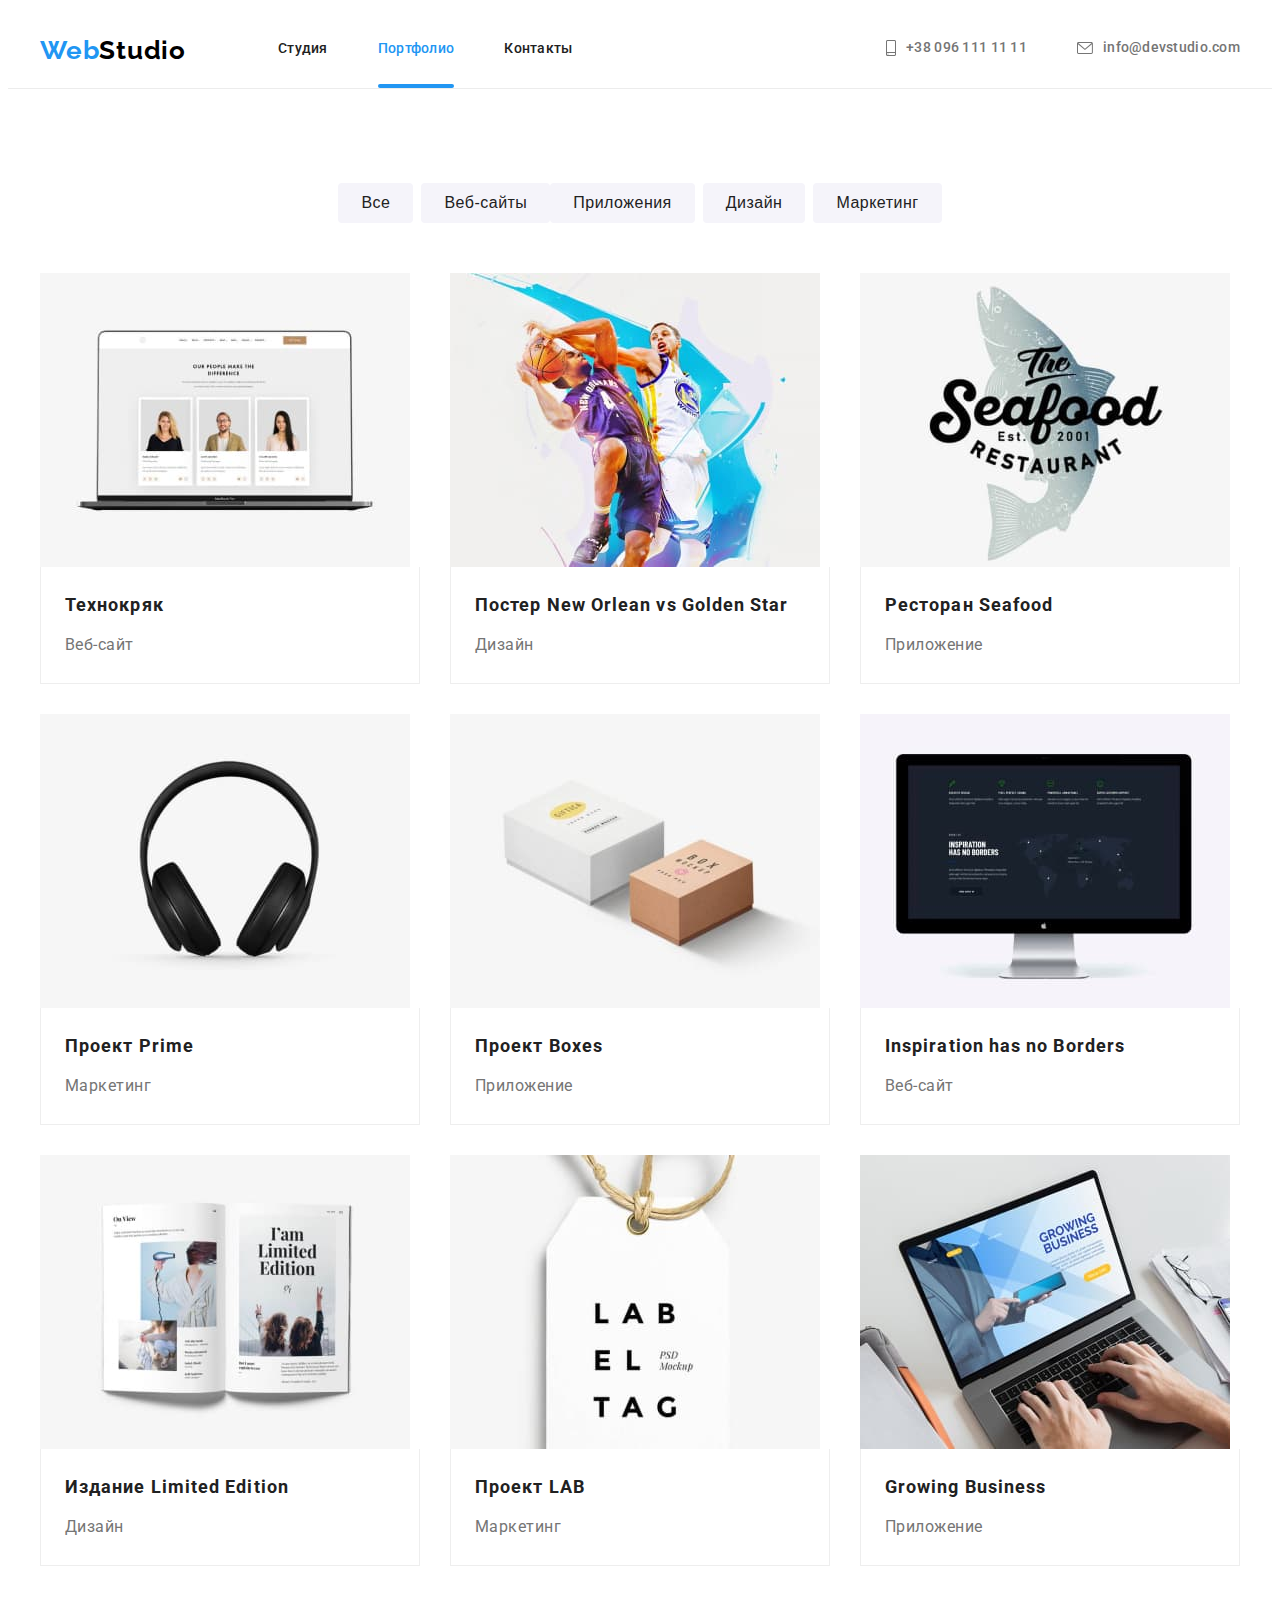
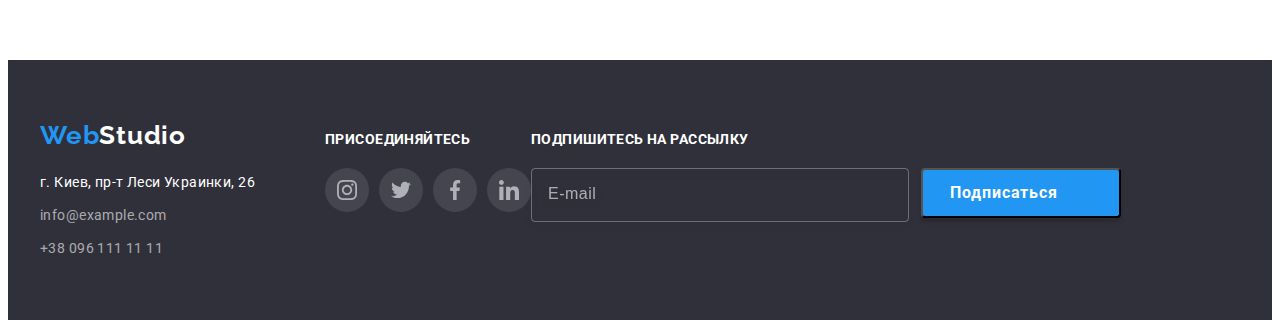
==== portfolio.html @ f9195971 "platform to hogvards" ====
<!DOCTYPE html>
<html lang="ru">
<head>
    <meta charset="UTF-8">
    <meta http-equiv="X-UA-Compatible" content="IE=edge">
    <meta name="viewport" content="width=device-width, initial-scale=1.0">
    <title>Portfolio</title>
    <link rel="stylesheet" href="https://cdnjs.cloudflare.com/ajax/libs/modern-normalize/1.0.0/modern-normalize.min.css"
        integrity="sha512-ISS7cAi1PEhQ8jnbJpJZMd29NlhNj4AWYyLOSp2CE/CsHxTCu+r+t0D2yoJudVrd0/8fTVPUVDzY5Tvli75u/g=="
        crossorigin="anonymous" />
        <link rel="preconnect" href="https://fonts.gstatic.com">
        <link href="https://fonts.googleapis.com/css2?family=Raleway:wght@700&family=Roboto:wght@400;500;700;900&display=swap"
            rel="stylesheet">
    <link rel="stylesheet"
     href="css/portfolio.min.css">
</head>
<body>
    <!-- Header -->
    <header class="header">
        <div class="header__container">
            <!--навигация-->
            <nav class="navigation">
                <a href="./index.html" class="header__logo" lang="en">Web<span class="logo__header">Studio</span></a>
                <ul class="navigation__list list">
                    <li class="navigation__item">
                        <a href="./index.html" class="navigation__link link">Студия</a>
                    </li>
                    <li class="navigation__item">
                        <a href="./portfolio.html" class="navigation__link navigation__link--active link">Портфолио</a>
                    </li>
                    <li class="navigation__item">
                        <a href="" class="navigation__link link">Контакты</a>
                    </li>
                </ul>
            </nav>
            <!--конец навигации-->
            <!--контакты-->
            <ul class="contacts__list list">
                <li class="contacts__item"><a class="contacts__link link" href="tel:380961111111">
                        <svg class="contacts__icon" width="10" height="16">
                            <use href="./images/sprite.svg#smartphone"></use>
                        </svg>
                
                        +38 096 111 11 11</a></li>
                <li class="contacts__item"><a class="contacts__link link" href="mailto:info@devstudio.com">
                        <svg class="contacts__icon" width="16" height="12">
                            <use href="./images/sprite.svg#mail"></use>
                        </svg>
                        info@devstudio.com</a></li>
            </ul>
        </div>
    </header>


    <main>
<!--Portfolio-->
    <!-- FILTER -навигация фильтра -->
    
    <section class="filters">
        <div class="container">
        <h1 class="visually-hidden">Портфолио</h1>

         <ul class="filters__list list">
            <li class="filters__item">
                <button class="filters__button" type="button">Все</button>
            </li>
            <li class="filter-portfolio__item">
                <button class="filters__button" type="button">Веб-сайты</button>
            </li>
            <li class="filters__item">
                <button class="filters__button" type="button">Приложения</button>
            </li>
            <li class="filters__item">
                <button class="filters__button" type="button">Дизайн</button>
            </li>
            <li class="filters__item">
                <button class="filters__button" type="button">Маркетинг</button>
            </li>
        </ul>
     
<!--Наши проЭкты-->

 <h2 class="visually-hidden">Наши проекты</h2>
    <ul class="projects__list list">
        <li class="projects__item">
            <a class="projects__link link" href="">
                <div class="projects__thumb">
            <img src="./images/Portf1.jpg" alt="Технокряк" width="370" height="294">
            <p class="projects__overlay">
                Технокряк это современная площадка распространения
                коронавируса. Компании используют эту платформу для
                цифрового шпионажа и атак на защищённые сервера конкурентов.
            </p>
                </div>
            <div class="projects__box">
            <h3 class="projects__title" lang="en">Технокряк</h3>
            <p class="projects__textabout" lang="ru">Веб-сайт</p>
            </div>
            </a>
        </li>

        <li class="projects__item">
            <a class="projects__link link" href="">
                <div class="projects__thumb">
            <img src="./images/portf2.jpg" alt="Постер New Orlean vs Golden Star" width="370" height="294">
            <p class="projects__overlay">
                Технокряк это современная площадка распространения
                коронавируса. Компании используют эту платформу для
                цифрового шпионажа и атак на защищённые сервера конкурентов.
            </p>
                </div>
  
            <div class="projects__box">
            <h3 class="projects__title" lang="en">Постер New Orlean vs Golden Star</h3>
            <p class="projects__textabout" lang="ru">Дизайн</p>
            </div>
            </a>
        </li>

        <li class="projects__item">
            <a class="projects__link link" href="">
                <div class="projects__thumb">
            <img src="./images/portf3.jpg" alt="Ресторан Seafood" width="370" height="294">
            <p class="projects__overlay">
                Технокряк это современная площадка распространения
                коронавируса. Компании используют эту платформу для
                цифрового шпионажа и атак на защищённые сервера конкурентов.
            </p>
                </div>
            <div class="projects__box">
            <h3 class="projects__title" lang="en">Ресторан Seafood</h3>
            <p class="projects__textabout" lang="ru">Приложение</p>
            </div>
            </a>
        </li>

        <li class="projects__item">
            <a class="projects__link link" href="">
                <div class="projects__thumb">
            <img src="./images/portf4.jpg" alt="Проект Prime" width="370" height="294">
            <p class="projects__overlay">
                Технокряк это современная площадка распространения
                коронавируса. Компании используют эту платформу для
                цифрового шпионажа и атак на защищённые сервера конкурентов.
            </p>
                </div>
            <div class="projects__box"> 
            <h3 class="projects__title" lang="en">Проект Prime</h3>
            <p class="projects__textabout" lang="ru">Маркетинг</p>
            </div>
            </a>
        </li>

        <li class="projects__item">
            <a class="projects__link link" href="">
                <div class="projects__thumb">
            <img src="./images/portf5.jpg" alt="Проект Boxes" width="370" height="294">
            <p class="projects__overlay">
                Технокряк это современная площадка распространения
                коронавируса. Компании используют эту платформу для
                цифрового шпионажа и атак на защищённые сервера конкурентов.
            </p>
                </div>
            <div class="projects__box">
            <h3 class="projects__title" lang="en">Проект Boxes</h3>
            <p class="projects__textabout" lang="ru">Приложение</p>
            </div>
            </a>
        </li>

        <li class="projects__item">
            <a class="projects__link link" href="">
                <div class="projects__thumb">
            <img src="./images/portf6.jpg" alt="Inspiration has no Borders" width="370" height="294">
            <p class="projects__overlay">
                Технокряк это современная площадка распространения
                коронавируса. Компании используют эту платформу для
                цифрового шпионажа и атак на защищённые сервера конкурентов.
            </p>
                </div>
            <div class="projects__box">
            <h3 class="projects__title" lang="en">Inspiration has no Borders</h3>
            <p class="projects__textabout" lang="ru">Веб-сайт</p>
            </div>
            </a>
        </li>

        <li class="projects__item">
            <a class="projects__link link" href="">
                <div class="projects__thumb">
            <img src="./images/portf7.jpg" alt="Издание Limited Edition" width="370" height="294">
            <p class="projects__overlay">
                Технокряк это современная площадка распространения
                коронавируса. Компании используют эту платформу для
                цифрового шпионажа и атак на защищённые сервера конкурентов.
            </p>
                </div>
            <div class="projects__box">
            <h3 class="projects__title" lang="en">Издание Limited Edition</h3>
            <p class="projects__textabout" lang="ru">Дизайн</p>
            </div>
            </a>
        </li>

        <li class="projects__item">
            <a class="projects__link link" href="">
                <div class="projects__thumb">
            <img src="./images/portf8.jpg" alt="Проект LAB" width="370" height="294">
            <p class="projects__overlay">
                Технокряк это современная площадка распространения
                коронавируса. Компании используют эту платформу для
                цифрового шпионажа и атак на защищённые сервера конкурентов.
            </p>
                </div>
            <div class="projects__box">
            <h3 class="projects__title" lang="en">Проект LAB</h3>
            <p class="projects__textabout" lang="ru">Маркетинг</p>
            </div>
        </a>
        </li>

        <li class="projects__item">
            <a class="projects__link link" href="">
                <div class="projects__thumb">
            <img src="./images/portf9.jpg" alt="Growing Business" width="370" height="294">
            <p class="projects__overlay">
                Технокряк это современная площадка распространения
                коронавируса. Компании используют эту платформу для
                цифрового шпионажа и атак на защищённые сервера конкурентов.
            </p>
                </div>
            <div class="projects__box">
            <h3 class="projects__title" lang="en">Growing Business</h3>
            <p class="projects__textabout" lang="ru">Приложение</p>
            </div>
            </a>
        </li>
    </ul>
    </div>

</section>
 </main>
<footer class="footer">
    <div class="container">
        <div class="footer__box">
            <a href="./index.html" class="logo" lang="en">Web<span class="logo__footer">Studio</span></a>
            <address class="address">
                <ul class="address__list list">

                    <li class="address__item--map"><a class="address__link link" href="https://goo.gl/maps/gdBBpiUcLbtsfD2N9"
                            target="_blank" rel="noopener noreferrer">г. Киев, пр-т Леси Украинки, 26</a></li>
                    <li class="address__item--contact"><a class="link" href="mailto:info@example.com">info@example.com</a></li>
                    <li class="address__item--contact"><a class="link" href="tel:380961111111">+38 096 111 11 11</a></li>
                </ul>
            </address>
        </div>
        <div class="footer-social__box">
            <b class="footer-social__descr">Присоединяйтесь</b>
            <ul class="web-social-icon__list list">
                <li class="web-social-icon__item">
                    <a class="web-social__link link" href="">
                        <svg class="web-social-icon__pict" width="20" height="20">
                            <use href="./images/sprite.svg#instagram"></use>
                        </svg>
                    </a>
                </li>
                <li class="web-social-icon__item">
                    <a class="web-social__link link" href="">
                        <svg class="web-social-icon__pict" width="20" height="20">
                            <use href="./images/sprite.svg#twitter"></use>
                        </svg>
                    </a>
                </li>
                <li class="web-social-icon__item">
                    <a class="web-social__link link" href="">
                        <svg class="web-social-icon__pict" width="20" height="20">
                            <use href="./images/sprite.svg#facebook"></use>
                        </svg>
                    </a>
                </li>
                <li class="web-social-icon__item">
                    <a class="web-social__link link" href="">
                        <svg class="web-social-icon__pict" width="20" height="20">
                            <use href="./images/sprite.svg#linkedin"></use>
                        </svg>
                    </a>
                </li>
            </ul>
        </div>
        <form action="#" class="footer-form">
            <!--method:post-->
            <b class="footer-form__title">Подпишитесь на рассылку</b>
            <div class="footer-form__box">
                <input type="email" name="email-client" class="footer-form__input" required placeholder="E-mail">
                <button class="footer-form__button" type="submit">Подписаться<svg class="footer-form__icon" width="24"
                        height="24">
                        <use href="./images/sprite.svg#icon-send"></use>
                    </svg>
                </button>
            </div>
        </form>
    </div>
</footer>
        
</body>
</html>
---- css/portfolio.min.css ----
:root{--main-font: 'Roboto', sans-serif;--secondery-font: 'Raleway', sans-serif;--accent-color: #2196f3;--title-text-color: #212121;--secondary-text-color: #757575;--primary-white-color: #ffffff;--footer-background-color: #2f303a;--button-back-color: #f5f4fa;--footer-link-color: rgba(255, 255, 255, 0.6);--hero-background-color: #2f303a;--body-color: #e5e5e5;--timing-funktion: 250ms cubic-bezier(0.4, 0, 0.2, 1)}body{font-family:var(--main-font);color:var(--secondary-text-color);background-color:var(--primary-white-color);letter-spacing:0.03em;font-size:14px;line-height:1.71;font-weight:400}h1,h2,h3,h4,h5,h6,p{margin:0;padding:0}ul,ol{margin:0;padding:0}img{display:block;max-width:100%;height:auto}.link{text-decoration:none}.list{list-style:none}.address{font-style:normal}.visually-hidden{position:absolute !important;clip:rect(1px 1px 1px 1px);clip:rect(1px, 1px, 1px, 1px);padding:0 !important;border:0 !important;height:1px !important;width:1px !important;overflow:hidden}.container{width:1200px;margin:0 auto;padding:0 15px}.header{display:flex;align-items:center;border-bottom:1px solid #ececec;background-color:var(--primary-white-color)}.header__container{min-height:80px;display:flex;align-items:center;width:1200px;margin:0 auto;padding:0 15px}.navigation{display:flex;align-items:center}.navigation__list{display:flex;align-items:center}.navigation__link{position:relative;padding-top:32px;padding-bottom:32px;font-weight:500;font-size:14px;line-height:1.15;letter-spacing:0.02em;display:block;transition:color var(--timing-funktion);color:var(--title-text-color)}.navigation__link:hover,.navigation__link:focus{color:var(--accent-color)}.navigation__link--active{color:var(--accent-color)}.navigation__link--active::after{content:'';position:absolute;left:0;bottom:0;width:100%;height:4px;background:var(--accent-color);border-radius:2px}.navigation__item:not(:last-child){margin-right:50px}.contacts__list{margin-left:auto;display:flex}.contacts__list .contacts__link{display:inline-flex;align-items:center;transition:color var(--timing-funktion)}.contacts__list .link:hover,.contacts__list .link:focus,.contacts__list .link:hover,.contacts__list .link:focus{color:var(--accent-color)}.contacts__list .link{color:var(--secondary-text-color)}.contacts__item:first-child{margin-right:50px}.contacts__icon{margin-right:10px;fill:currentColor;transition:color var(--timing-funktion)}.contacts__link:hover .contacts__icon,.contacts__link:focus .contacts__icon{color:var(--accent-color)}.contacts__link{position:relative;font-weight:500;font-size:14px;line-height:1.1;letter-spacing:0.02em;color:var(--secondary-text-color);display:block;padding-top:32px;padding-bottom:32px;text-decoration:none}.logo{color:var(--accent-color);font-family:var(--secondery-font);font-weight:700;font-size:26px;line-height:1.19;letter-spacing:0.03em;text-decoration:none;display:block;padding-bottom:20px}.logo__footer{color:var(--primary-white-color)}.logo__header{color:#000000}.header__logo{color:var(--accent-color);font-family:var(--secondery-font);font-weight:700;font-size:26px;line-height:1.19;letter-spacing:0.03em;text-decoration:none;display:block;padding-bottom:20px;padding-top:24px;margin-right:92px}.web-social-icon__list{display:flex;justify-content:center}.web-social__link{display:inline-flex;justify-content:center;align-items:center;border-radius:50%;width:44px;height:44px;color:#afb1b8;transition:color var(--timing-funktion),background-color var(--timing-funktion)}.team__deskr .web-social__link:hover,.team__deskr .web-social__link:focus{background-color:var(--accent-color);color:var(--primary-white-color)}.footer-social__box .web-social__link:hover,.footer-social__box .web-social__link:focus{background-color:var(--accent-color)}.footer-social__box .web-social__link{background-color:rgba(255,255,255,0.1);color:var(--primary-white-color)}.web-social-icon__item:not(:last-child){margin-right:10px}.web-social-icon__pict{fill:var(--primary-white-color)}.backdrop{position:fixed;top:0;left:0;width:100vw;height:100vh;z-index:50;background-color:rgba(0,0,0,0.2);opacity:1;transition:opacity 250ms cubic-bezier(0.4, 0, 0.2, 1)}.footer{background-color:var(--footer-background-color);padding-top:60px;padding-bottom:60px}.footer .container{display:flex;align-items:baseline}.footer .address__item{color:#ffffff}.footer__box{margin-right:70px}.address{font-style:normal;line-height:1.71;letter-spacing:0.03em;font-size:14px}.address .link{color:var(--footer-link-color);transition:color var(--timing-funktion)}.address__item--contact{margin-top:9px}.address__item--contact .link:hover,.address__item--contact .link:focus{color:var(--accent-color)}.address__item--map .address__link{color:#ffffff}.footer-form__box{display:flex}.footer-form__input{display:flex;align-items:center;height:50px;padding-left:16px;margin-right:12px;min-width:358px;border:1px solid rgba(255,255,255,0.3);filter:drop-shadow(0px 4px 4px rgba(0,0,0,0.15));border-radius:4px;background-color:transparent;color:var(--primary-white-color);outline:none}.footer-form__input::placeholder{color:rgba(255,255,255,0.6);font-size:16px;line-height:1.25;letter-spacing:0.03em}.footer__form{margin-left:auto}.footer-form__title{display:block;font-style:normal;font-size:14px;line-height:1.14;letter-spacing:0.03em;text-transform:uppercase;margin-bottom:20px;color:var(--primary-white-color)}.footer-form__button{display:flex;align-items:center;justify-content:center;width:200px;height:50px;font-family:var(--main-font);font-style:normal;font-weight:700;font-size:16px;line-height:1.88;letter-spacing:0.06em;color:var(--primary-white-color);background-color:var(--accent-color);box-shadow:0px 4px 4px rgba(0,0,0,0.15);border-radius:4px;cursor:pointer}.footer-form__icon{fill:var(--primary-white-color);margin-left:10px}.footer-social__descr{font-weight:700;display:block;font-size:14px;line-height:1.14;text-transform:uppercase;margin-bottom:20px;color:var(--primary-white-color);font-style:bold}.filters{padding-top:94px;padding-bottom:94px;background-color:var(--primary-white-color)}.filters__list{display:flex;justify-content:center;margin-bottom:50px}.filters__button{font-weight:500;font-size:16px;line-height:1.6;text-align:center;letter-spacing:0.03em;color:var(--title-text-color);background-color:var(--button-back-color);border-radius:4px;border:1px solid transparent;padding:6px 22px;cursor:pointer;transition:color var(--timing-funktion),background-color var(--timing-funktion),box-shadow var(--timing-funktion)}.filters__button:hover,.filters__button:focus{color:var(--primary-white-color);background-color:var(--accent-color);box-shadow:0px 3px 1px rgba(0,0,0,0.1),0px 1px 2px rgba(0,0,0,0.08),0px 2px 2px rgba(0,0,0,0.12);cursor:pointer}.filters__item:not(:last-child){margin-right:8px}.projects__list{display:flex;flex-wrap:wrap;margin-top:-30px;margin-left:-30px}.projects__list .projects__item{flex-basis:calc(100% / 3 - 30px);margin-top:30px;margin-left:30px}.projects__box{border:1px solid #eeeeee;border-top:none;padding:20px 24px}.projects__title{margin-bottom:4px;font-weight:700;font-size:18px;line-height:2;letter-spacing:0.06em;color:var(--title-text-color)}.projects__textabout{font-size:16px;line-height:2.25;letter-spacing:0.03em;color:var(--secondary-text-color)}.projects__link{display:block;transition:box-shadow var(--timing-funktion)}.projects__link:hover,.projects__link:focus{box-shadow:0px 1px 1px rgba(0,0,0,0.12),0px 4px 4px rgba(0,0,0,0.06),1px 4px 6px rgba(0,0,0,0.16)}.projects__thumb{position:relative;overflow:hidden}.projects__overlay{position:absolute;font-style:normal;font-weight:normal;width:100%;height:100%;padding:63px 24px;font-size:18px;line-height:1.56;letter-spacing:0.03em;color:var(--primary-white-color);background-color:rgba(33,150,243,0.9);transform:translateY(100%);transition:var(--timing-funktion),opacity var(--timing-funktion);opacity:0}.projects__link:hover .projects__overlay,.projects__link:focus .projects__overlay{transform:translateY(-100%);opacity:1}
/*# sourceMappingURL=portfolio.min.css.map */
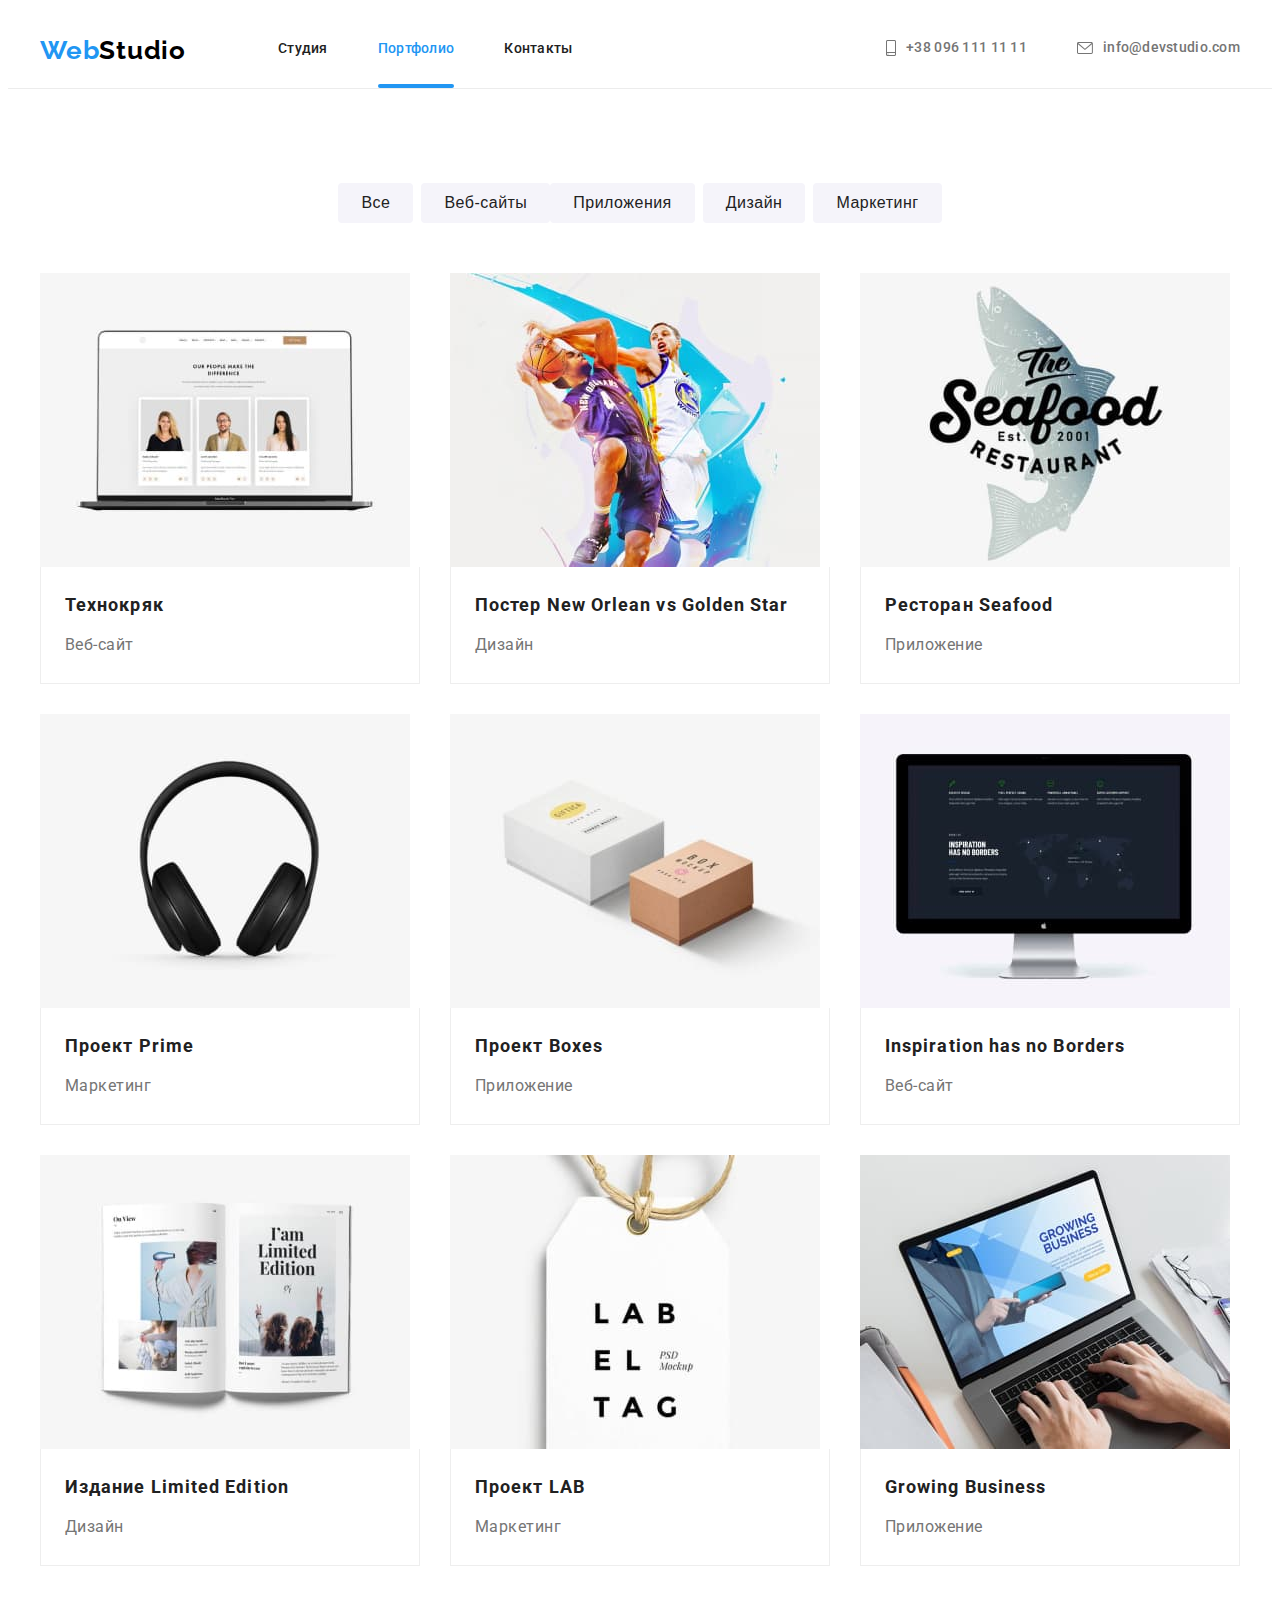
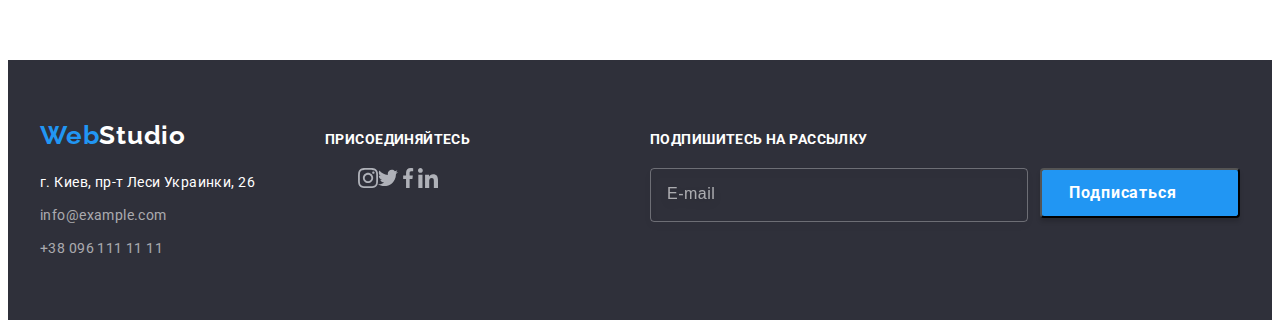
==== commit fa1207fc: "ride" ====
--- a/portfolio.html
+++ b/portfolio.html
@@ -256,7 +256,7 @@
         </div>
         <div class="footer-social__box">
             <b class="footer-social__descr">Присоединяйтесь</b>
-            <ul class="web-social-icon__list list">
+            <ul class="social-icon__list list">
                 <li class="web-social-icon__item">
                     <a class="web-social__link link" href="">
                         <svg class="web-social-icon__pict" width="20" height="20">
--- a/css/portfolio.min.css
+++ b/css/portfolio.min.css
@@ -1,2 +1,2 @@
-:root{--main-font: 'Roboto', sans-serif;--secondery-font: 'Raleway', sans-serif;--accent-color: #2196f3;--title-text-color: #212121;--secondary-text-color: #757575;--primary-white-color: #ffffff;--footer-background-color: #2f303a;--button-back-color: #f5f4fa;--footer-link-color: rgba(255, 255, 255, 0.6);--hero-background-color: #2f303a;--body-color: #e5e5e5;--timing-funktion: 250ms cubic-bezier(0.4, 0, 0.2, 1)}body{font-family:var(--main-font);color:var(--secondary-text-color);background-color:var(--primary-white-color);letter-spacing:0.03em;font-size:14px;line-height:1.71;font-weight:400}h1,h2,h3,h4,h5,h6,p{margin:0;padding:0}ul,ol{margin:0;padding:0}img{display:block;max-width:100%;height:auto}.link{text-decoration:none}.list{list-style:none}.address{font-style:normal}.visually-hidden{position:absolute !important;clip:rect(1px 1px 1px 1px);clip:rect(1px, 1px, 1px, 1px);padding:0 !important;border:0 !important;height:1px !important;width:1px !important;overflow:hidden}.container{width:1200px;margin:0 auto;padding:0 15px}.header{display:flex;align-items:center;border-bottom:1px solid #ececec;background-color:var(--primary-white-color)}.header__container{min-height:80px;display:flex;align-items:center;width:1200px;margin:0 auto;padding:0 15px}.navigation{display:flex;align-items:center}.navigation__list{display:flex;align-items:center}.navigation__link{position:relative;padding-top:32px;padding-bottom:32px;font-weight:500;font-size:14px;line-height:1.15;letter-spacing:0.02em;display:block;transition:color var(--timing-funktion);color:var(--title-text-color)}.navigation__link:hover,.navigation__link:focus{color:var(--accent-color)}.navigation__link--active{color:var(--accent-color)}.navigation__link--active::after{content:'';position:absolute;left:0;bottom:0;width:100%;height:4px;background:var(--accent-color);border-radius:2px}.navigation__item:not(:last-child){margin-right:50px}.contacts__list{margin-left:auto;display:flex}.contacts__list .contacts__link{display:inline-flex;align-items:center;transition:color var(--timing-funktion)}.contacts__list .link:hover,.contacts__list .link:focus,.contacts__list .link:hover,.contacts__list .link:focus{color:var(--accent-color)}.contacts__list .link{color:var(--secondary-text-color)}.contacts__item:first-child{margin-right:50px}.contacts__icon{margin-right:10px;fill:currentColor;transition:color var(--timing-funktion)}.contacts__link:hover .contacts__icon,.contacts__link:focus .contacts__icon{color:var(--accent-color)}.contacts__link{position:relative;font-weight:500;font-size:14px;line-height:1.1;letter-spacing:0.02em;color:var(--secondary-text-color);display:block;padding-top:32px;padding-bottom:32px;text-decoration:none}.logo{color:var(--accent-color);font-family:var(--secondery-font);font-weight:700;font-size:26px;line-height:1.19;letter-spacing:0.03em;text-decoration:none;display:block;padding-bottom:20px}.logo__footer{color:var(--primary-white-color)}.logo__header{color:#000000}.header__logo{color:var(--accent-color);font-family:var(--secondery-font);font-weight:700;font-size:26px;line-height:1.19;letter-spacing:0.03em;text-decoration:none;display:block;padding-bottom:20px;padding-top:24px;margin-right:92px}.web-social-icon__list{display:flex;justify-content:center}.web-social__link{display:inline-flex;justify-content:center;align-items:center;border-radius:50%;width:44px;height:44px;color:#afb1b8;transition:color var(--timing-funktion),background-color var(--timing-funktion)}.team__deskr .web-social__link:hover,.team__deskr .web-social__link:focus{background-color:var(--accent-color);color:var(--primary-white-color)}.footer-social__box .web-social__link:hover,.footer-social__box .web-social__link:focus{background-color:var(--accent-color)}.footer-social__box .web-social__link{background-color:rgba(255,255,255,0.1);color:var(--primary-white-color)}.web-social-icon__item:not(:last-child){margin-right:10px}.web-social-icon__pict{fill:var(--primary-white-color)}.backdrop{position:fixed;top:0;left:0;width:100vw;height:100vh;z-index:50;background-color:rgba(0,0,0,0.2);opacity:1;transition:opacity 250ms cubic-bezier(0.4, 0, 0.2, 1)}.footer{background-color:var(--footer-background-color);padding-top:60px;padding-bottom:60px}.footer .container{display:flex;align-items:baseline}.footer .address__item{color:#ffffff}.footer__box{margin-right:70px}.address{font-style:normal;line-height:1.71;letter-spacing:0.03em;font-size:14px}.address .link{color:var(--footer-link-color);transition:color var(--timing-funktion)}.address__item--contact{margin-top:9px}.address__item--contact .link:hover,.address__item--contact .link:focus{color:var(--accent-color)}.address__item--map .address__link{color:#ffffff}.footer-form__box{display:flex}.footer-form__input{display:flex;align-items:center;height:50px;padding-left:16px;margin-right:12px;min-width:358px;border:1px solid rgba(255,255,255,0.3);filter:drop-shadow(0px 4px 4px rgba(0,0,0,0.15));border-radius:4px;background-color:transparent;color:var(--primary-white-color);outline:none}.footer-form__input::placeholder{color:rgba(255,255,255,0.6);font-size:16px;line-height:1.25;letter-spacing:0.03em}.footer__form{margin-left:auto}.footer-form__title{display:block;font-style:normal;font-size:14px;line-height:1.14;letter-spacing:0.03em;text-transform:uppercase;margin-bottom:20px;color:var(--primary-white-color)}.footer-form__button{display:flex;align-items:center;justify-content:center;width:200px;height:50px;font-family:var(--main-font);font-style:normal;font-weight:700;font-size:16px;line-height:1.88;letter-spacing:0.06em;color:var(--primary-white-color);background-color:var(--accent-color);box-shadow:0px 4px 4px rgba(0,0,0,0.15);border-radius:4px;cursor:pointer}.footer-form__icon{fill:var(--primary-white-color);margin-left:10px}.footer-social__descr{font-weight:700;display:block;font-size:14px;line-height:1.14;text-transform:uppercase;margin-bottom:20px;color:var(--primary-white-color);font-style:bold}.filters{padding-top:94px;padding-bottom:94px;background-color:var(--primary-white-color)}.filters__list{display:flex;justify-content:center;margin-bottom:50px}.filters__button{font-weight:500;font-size:16px;line-height:1.6;text-align:center;letter-spacing:0.03em;color:var(--title-text-color);background-color:var(--button-back-color);border-radius:4px;border:1px solid transparent;padding:6px 22px;cursor:pointer;transition:color var(--timing-funktion),background-color var(--timing-funktion),box-shadow var(--timing-funktion)}.filters__button:hover,.filters__button:focus{color:var(--primary-white-color);background-color:var(--accent-color);box-shadow:0px 3px 1px rgba(0,0,0,0.1),0px 1px 2px rgba(0,0,0,0.08),0px 2px 2px rgba(0,0,0,0.12);cursor:pointer}.filters__item:not(:last-child){margin-right:8px}.projects__list{display:flex;flex-wrap:wrap;margin-top:-30px;margin-left:-30px}.projects__list .projects__item{flex-basis:calc(100% / 3 - 30px);margin-top:30px;margin-left:30px}.projects__box{border:1px solid #eeeeee;border-top:none;padding:20px 24px}.projects__title{margin-bottom:4px;font-weight:700;font-size:18px;line-height:2;letter-spacing:0.06em;color:var(--title-text-color)}.projects__textabout{font-size:16px;line-height:2.25;letter-spacing:0.03em;color:var(--secondary-text-color)}.projects__link{display:block;transition:box-shadow var(--timing-funktion)}.projects__link:hover,.projects__link:focus{box-shadow:0px 1px 1px rgba(0,0,0,0.12),0px 4px 4px rgba(0,0,0,0.06),1px 4px 6px rgba(0,0,0,0.16)}.projects__thumb{position:relative;overflow:hidden}.projects__overlay{position:absolute;font-style:normal;font-weight:normal;width:100%;height:100%;padding:63px 24px;font-size:18px;line-height:1.56;letter-spacing:0.03em;color:var(--primary-white-color);background-color:rgba(33,150,243,0.9);transform:translateY(100%);transition:var(--timing-funktion),opacity var(--timing-funktion);opacity:0}.projects__link:hover .projects__overlay,.projects__link:focus .projects__overlay{transform:translateY(-100%);opacity:1}
+:root{--main-font: 'Roboto', sans-serif;--secondery-font: 'Raleway', sans-serif;--accent-color: #2196f3;--title-text-color: #212121;--secondary-text-color: #757575;--primary-white-color: #ffffff;--footer-background-color: #2f303a;--button-back-color: #f5f4fa;--footer-link-color: rgba(255, 255, 255, 0.6);--hero-background-color: #2f303a;--body-color: #e5e5e5;--timing-funktion: 250ms cubic-bezier(0.4, 0, 0.2, 1)}body{font-family:var(--main-font);color:var(--secondary-text-color);background-color:var(--primary-white-color);letter-spacing:0.03em;font-size:14px;line-height:1.71;font-weight:400}h1,h2,h3,h4,h5,h6,p{margin:0;padding:0}ul,ol{margin:0;padding:0}img{display:block;max-width:100%;height:auto}.link{text-decoration:none}.list{list-style:none}.address{font-style:normal}.visually-hidden{position:absolute !important;clip:rect(1px 1px 1px 1px);clip:rect(1px, 1px, 1px, 1px);padding:0 !important;border:0 !important;height:1px !important;width:1px !important;overflow:hidden}.container{width:1200px;margin:0 auto;padding:0 15px}.header{display:flex;align-items:center;border-bottom:1px solid #ececec;background-color:var(--primary-white-color)}.header__container{min-height:80px;display:flex;align-items:center;width:1200px;margin:0 auto;padding:0 15px}.navigation{display:flex;align-items:center}.navigation__list{display:flex;align-items:center}.navigation__link{position:relative;padding-top:32px;padding-bottom:32px;font-weight:500;font-size:14px;line-height:1.15;letter-spacing:0.02em;display:block;transition:color var(--timing-funktion);color:var(--title-text-color)}.navigation__link:hover,.navigation__link:focus{color:var(--accent-color)}.navigation__link--active{color:var(--accent-color)}.navigation__link--active::after{content:'';position:absolute;left:0;bottom:0;width:100%;height:4px;background:var(--accent-color);border-radius:2px}.navigation__item:not(:last-child){margin-right:50px}.contacts__list{margin-left:auto;display:flex}.contacts__list .contacts__link{display:inline-flex;align-items:center;transition:color var(--timing-funktion)}.contacts__list .link:hover,.contacts__list .link:focus,.contacts__list .link:hover,.contacts__list .link:focus{color:var(--accent-color)}.contacts__list .link{color:var(--secondary-text-color)}.contacts__item:first-child{margin-right:50px}.contacts__icon{margin-right:10px;fill:currentColor;transition:color var(--timing-funktion)}.contacts__link:hover .contacts__icon,.contacts__link:focus .contacts__icon{color:var(--accent-color)}.contacts__link{position:relative;font-weight:500;font-size:14px;line-height:1.1;letter-spacing:0.02em;color:var(--secondary-text-color);display:block;padding-top:32px;padding-bottom:32px;text-decoration:none}.logo{color:var(--accent-color);font-family:var(--secondery-font);font-weight:700;font-size:26px;line-height:1.19;letter-spacing:0.03em;text-decoration:none;display:block;padding-bottom:20px}.logo__footer{color:var(--primary-white-color)}.logo__header{color:#000000}.header__logo{color:var(--accent-color);font-family:var(--secondery-font);font-weight:700;font-size:26px;line-height:1.19;letter-spacing:0.03em;text-decoration:none;display:block;padding-bottom:20px;padding-top:24px;margin-right:92px}.social-icon__list{display:flex;justify-content:center}.social-icon__link{display:inline-flex;justify-content:center;align-items:center;border-radius:50%;width:44px;height:44px;color:#afb1b8;transition:color var(--timing-funktion),background-color var(--timing-funktion)}.team__deskr .social-icon__link:hover,.team__deskr .social-icon__link:focus{background-color:var(--accent-color);color:var(--primary-white-color)}.footer-social__box .social-icon__link:hover,.footer-social__box .social-icon__link:focus{background-color:var(--accent-color)}.footer-social__box .social-icon__link{background-color:rgba(255,255,255,0.1);color:var(--primary-white-color)}.social-icon__item:not(:last-child){margin-right:10px}.social-icon__pict{fill:var(--primary-white-color)}.backdrop{position:fixed;top:0;left:0;width:100vw;height:100vh;z-index:50;background-color:rgba(0,0,0,0.2);opacity:1;transition:opacity 250ms cubic-bezier(0.4, 0, 0.2, 1)}.footer{background-color:var(--footer-background-color);padding-top:60px;padding-bottom:60px}.footer .container{display:flex;align-items:baseline}.footer .address__item{color:#ffffff}.footer__box{margin-right:70px}.address{font-style:normal;line-height:1.71;letter-spacing:0.03em;font-size:14px}.address .link{color:var(--footer-link-color);transition:color var(--timing-funktion)}.address__item--contact{margin-top:9px}.address__item--contact .link:hover,.address__item--contact .link:focus{color:var(--accent-color)}.address__item--map .address__link{color:#ffffff}.footer-form__box{display:flex}.footer-form__input{display:flex;align-items:center;height:50px;padding-left:16px;margin-right:12px;min-width:358px;border:1px solid rgba(255,255,255,0.3);filter:drop-shadow(0px 4px 4px rgba(0,0,0,0.15));border-radius:4px;background-color:transparent;color:var(--primary-white-color);outline:none}.footer-form__input::placeholder{color:rgba(255,255,255,0.6);font-size:16px;line-height:1.25;letter-spacing:0.03em}.footer-form{margin-left:auto}.footer-form__title{display:block;font-style:normal;font-size:14px;line-height:1.14;letter-spacing:0.03em;text-transform:uppercase;margin-bottom:20px;color:var(--primary-white-color)}.footer-form__button{display:flex;align-items:center;justify-content:center;width:200px;height:50px;font-family:var(--main-font);font-style:normal;font-weight:700;font-size:16px;line-height:1.88;letter-spacing:0.06em;color:var(--primary-white-color);background-color:var(--accent-color);box-shadow:0px 4px 4px rgba(0,0,0,0.15);border-radius:4px;cursor:pointer}.footer-form__icon{fill:var(--primary-white-color);margin-left:10px}.footer-social__descr{font-weight:700;display:block;font-size:14px;line-height:1.14;text-transform:uppercase;margin-bottom:20px;color:var(--primary-white-color);font-style:bold}.filters{padding-top:94px;padding-bottom:94px;background-color:var(--primary-white-color)}.filters__list{display:flex;justify-content:center;margin-bottom:50px}.filters__button{font-weight:500;font-size:16px;line-height:1.6;text-align:center;letter-spacing:0.03em;color:var(--title-text-color);background-color:var(--button-back-color);border-radius:4px;border:1px solid transparent;padding:6px 22px;cursor:pointer;transition:color var(--timing-funktion),background-color var(--timing-funktion),box-shadow var(--timing-funktion)}.filters__button:hover,.filters__button:focus{color:var(--primary-white-color);background-color:var(--accent-color);box-shadow:0px 3px 1px rgba(0,0,0,0.1),0px 1px 2px rgba(0,0,0,0.08),0px 2px 2px rgba(0,0,0,0.12);cursor:pointer}.filters__item:not(:last-child){margin-right:8px}.projects__list{display:flex;flex-wrap:wrap;margin-top:-30px;margin-left:-30px}.projects__list .projects__item{flex-basis:calc(100% / 3 - 30px);margin-top:30px;margin-left:30px}.projects__box{border:1px solid #eeeeee;border-top:none;padding:20px 24px}.projects__title{margin-bottom:4px;font-weight:700;font-size:18px;line-height:2;letter-spacing:0.06em;color:var(--title-text-color)}.projects__textabout{font-size:16px;line-height:2.25;letter-spacing:0.03em;color:var(--secondary-text-color)}.projects__link{display:block;transition:box-shadow var(--timing-funktion)}.projects__link:hover,.projects__link:focus{box-shadow:0px 1px 1px rgba(0,0,0,0.12),0px 4px 4px rgba(0,0,0,0.06),1px 4px 6px rgba(0,0,0,0.16)}.projects__thumb{position:relative;overflow:hidden}.projects__overlay{position:absolute;font-style:normal;font-weight:normal;width:100%;height:100%;padding:63px 24px;font-size:18px;line-height:1.56;letter-spacing:0.03em;color:var(--primary-white-color);background-color:rgba(33,150,243,0.9);transform:translateY(100%);transition:var(--timing-funktion),opacity var(--timing-funktion);opacity:0}.projects__link:hover .projects__overlay,.projects__link:focus .projects__overlay{transform:translateY(-100%);opacity:1}
 /*# sourceMappingURL=portfolio.min.css.map */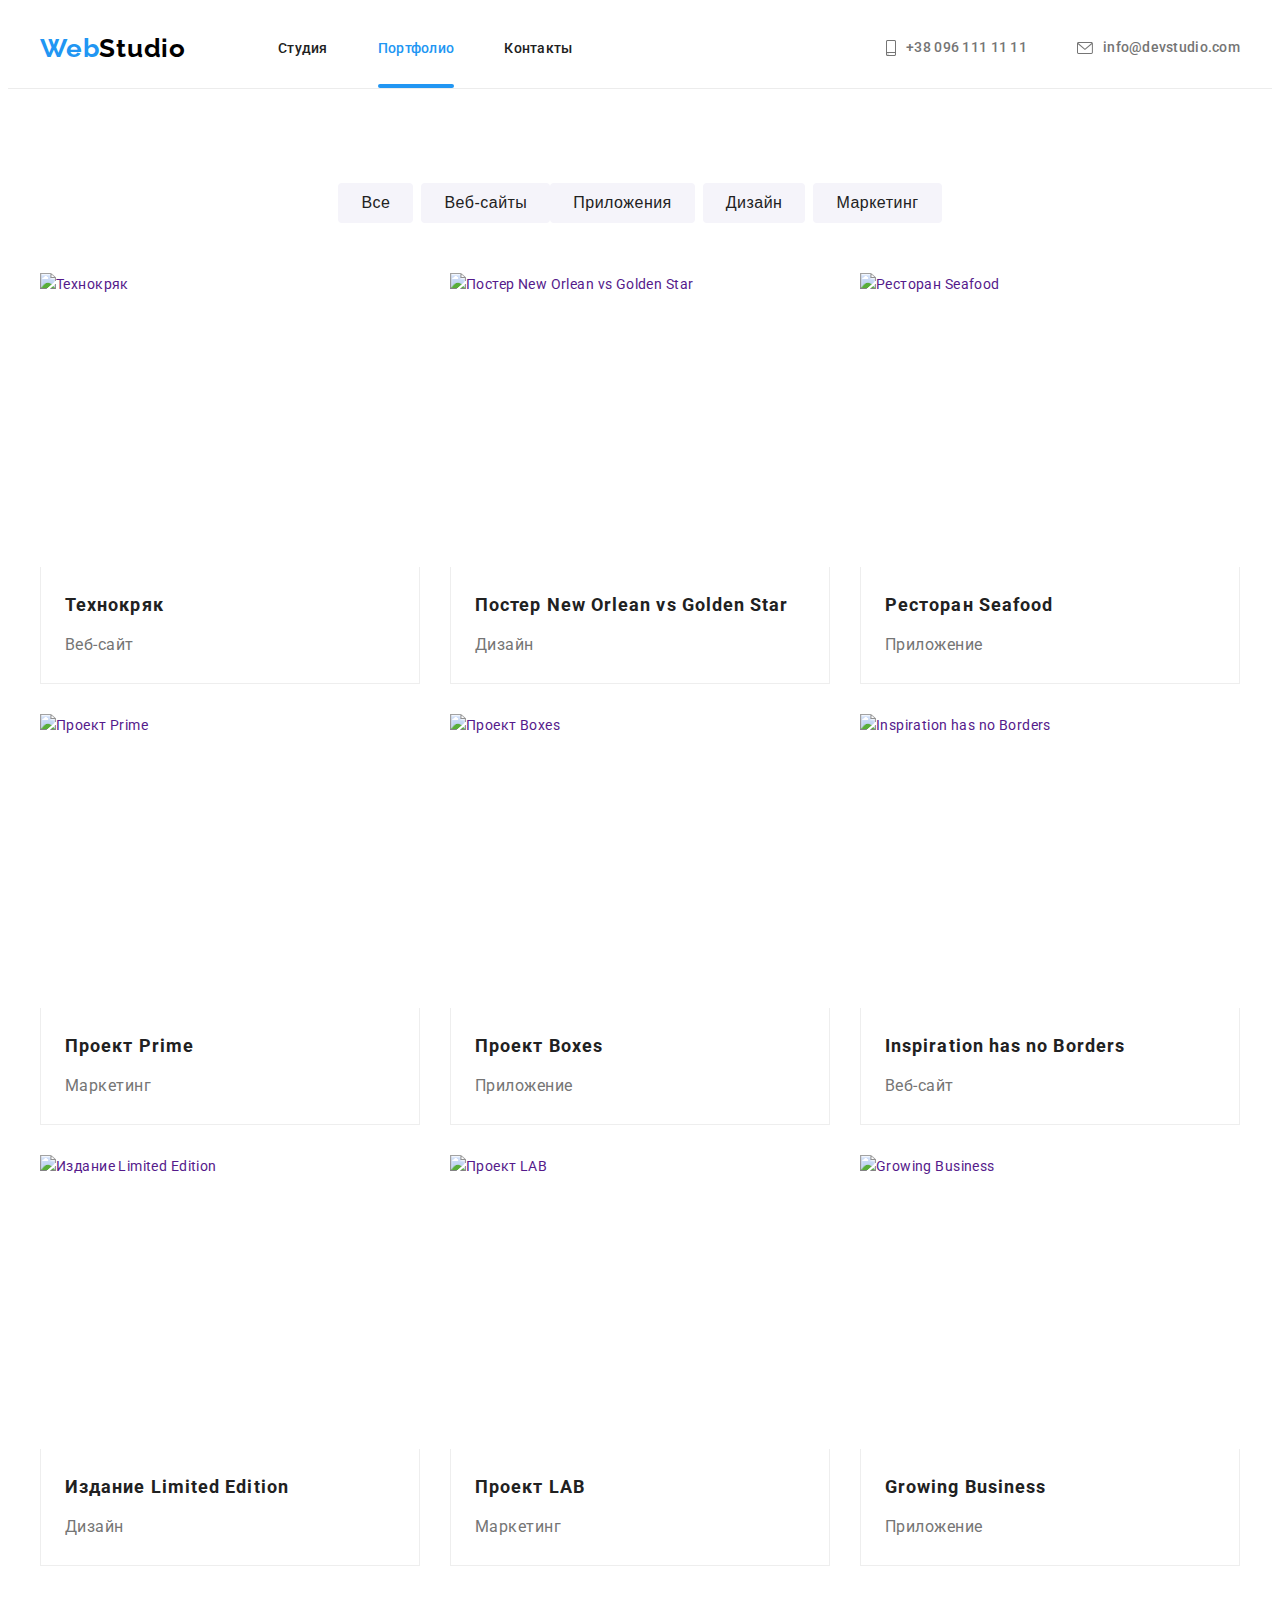
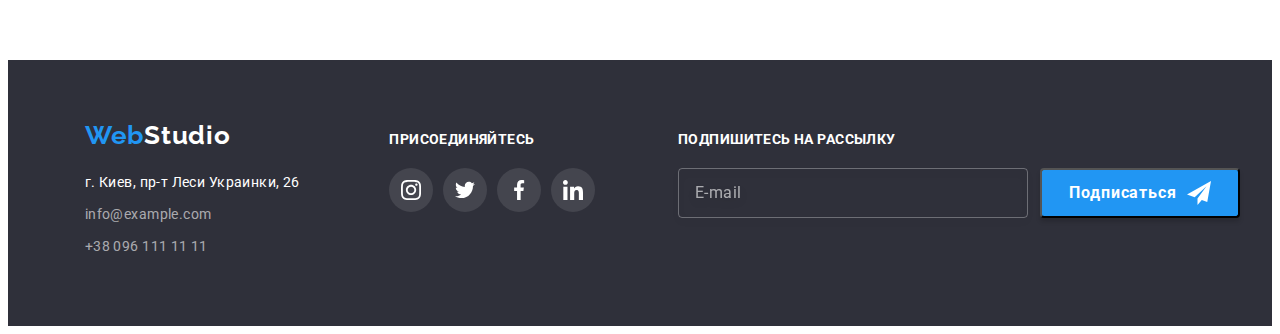
==== commit 19541d8a: "portfolio" ====
--- a/portfolio.html
+++ b/portfolio.html
@@ -18,8 +18,7 @@
     <!-- Header -->
     <header class="header">
         <div class="header__container">
-            <!--навигация-->
-            <nav class="navigation">
+    <nav class="navigation">
                 <a href="./index.html" class="header__logo" lang="en">Web<span class="logo__header">Studio</span></a>
                 <ul class="navigation__list list">
                     <li class="navigation__item">
@@ -33,24 +32,73 @@
                     </li>
                 </ul>
             </nav>
-            <!--конец навигации-->
-            <!--контакты-->
+            <button type="button" class="burger__button" data-menu-button>
+                <svg class="burger__icon">
+                    <use href="./images/sprite.svg#burger"></use>
+                </svg>
+            </button>
+    
             <ul class="contacts__list list">
+    
                 <li class="contacts__item"><a class="contacts__link link" href="tel:380961111111">
                         <svg class="contacts__icon" width="10" height="16">
                             <use href="./images/sprite.svg#smartphone"></use>
                         </svg>
-                
+    
                         +38 096 111 11 11</a></li>
                 <li class="contacts__item"><a class="contacts__link link" href="mailto:info@devstudio.com">
                         <svg class="contacts__icon" width="16" height="12">
                             <use href="./images/sprite.svg#mail"></use>
                         </svg>
                         info@devstudio.com</a></li>
+    
             </ul>
         </div>
+        <div class="mobile-menu" data-menu>
+            <button type="button" class="mobile-menu-close__button" data-menu-close>
+                <svg class="mobile-menu-close__icon">
+                    <use href="./images/sprite.svg#close-black"></use>
+                </svg>
+            </button>
+            <ul class="mobile-menu__list list">
+                <li class="mobile-menu__item">
+                    <a href="" class="mobile-menu__link link">Студия</a>
+                </li>
+                <li class="mobile-menu__item">
+                    <a href="" class="mobile-menu__link link">Портфолио</a>
+                </li>
+                <li class="mobile-menu__item">
+                    <a href="" class="mobile-menu__link link">Контакты</a>
+                </li>
+            </ul>
+            <div class="mobile-menu__box">
+                <ul class="mobile-menu-contacts__list list">
+                    <li class="mobile-menu-contacts__item">
+                        <a href="" class="mobile-menu-contacts__link mobile-menu-contacts__link--active link">+38 096 111 11
+                            11</a>
+                    </li>
+                    <li class="mobile-menu-contacts__item">
+                        <a href="" class="mobile-menu-contacts__link link">info@devstudio.com</a>
+                    </li>
+                </ul>
+                <ul class="mobile-networks__list list">
+                    <li class="mobile-networks__item">
+                        <a href="" class="mobile-networks__link link">Instagram</a>
+                    </li>
+                    <li class="mobile-networks__item">
+                        <a href="" class="mobile-networks__link link">Twitter</a>
+                    </li>
+                    <li class="mobile-networks__item">
+                        <a href="" class="mobile-networks__link link">Facebook</a>
+                    </li>
+                    <li class="mobile-networks__item">
+                        <a href="" class="mobile-networks__link link">LinkedIn</a>
+                    </li>
+    
+                </ul>
+            </div>
+        </div>
     </header>
-
 
     <main>
 <!--Portfolio-->
@@ -241,66 +289,77 @@
 </section>
  </main>
 <footer class="footer">
-    <div class="container">
+    <div class=" footer__container container">
         <div class="footer__box">
-            <a href="./index.html" class="logo" lang="en">Web<span class="logo__footer">Studio</span></a>
-            <address class="address">
-                <ul class="address__list list">
-
-                    <li class="address__item--map"><a class="address__link link" href="https://goo.gl/maps/gdBBpiUcLbtsfD2N9"
-                            target="_blank" rel="noopener noreferrer">г. Киев, пр-т Леси Украинки, 26</a></li>
-                    <li class="address__item--contact"><a class="link" href="mailto:info@example.com">info@example.com</a></li>
-                    <li class="address__item--contact"><a class="link" href="tel:380961111111">+38 096 111 11 11</a></li>
+            <div class="footer__contacts">
+                <a href="./index.html" class="logo" lang="en">Web<span class="logo__footer">Studio</span></a>
+                <address class="address">
+                    <ul class="address__list list">
+
+                        <li class="address__item address__item--map"><a class="address__link link"
+                                href="https://goo.gl/maps/gdBBpiUcLbtsfD2N9" target="_blank"
+                                rel="noopener noreferrer">г. Киев, пр-т Леси Украинки, 26</a></li>
+                        <li class="address__item address__item--contact"><a class="address__link--contact link"
+                                href="mailto:info@example.com">info@example.com</a></li>
+                        <li class="address__item address__item--contact"><a class="address__link--contact link"
+                                href="tel:380961111111">+38 096 111 11 11</a></li>
+                    </ul>
+                </address>
+            </div>
+            <div class="footer-social">
+                <b class="footer-social__descr">Присоединяйтесь</b>
+                <ul class="social-icon__list list">
+                    <li class="social-icon__item">
+                        <a class="social-icon__link link" href="">
+                            <svg class="social-icon__pict" width="20" height="20">
+                                <use href="./images/sprite.svg#instagram"></use>
+                            </svg>
+                        </a>
+                    </li>
+                    <li class="social-icon__item">
+                        <a class="social-icon__link link" href="">
+                            <svg class="social-icon__pict" width="20" height="20">
+                                <use href="./images/sprite.svg#twitter"></use>
+                            </svg>
+                        </a>
+                    </li>
+                    <li class="social-icon__item">
+                        <a class="social-icon__link link" href="">
+                            <svg class="social-icon__pict" width="20" height="20">
+                                <use href="./images/sprite.svg#facebook"></use>
+                            </svg>
+                        </a>
+                    </li>
+                    <li class="social-icon__item">
+                        <a class="social-icon__link link" href="">
+                            <svg class="social-icon__pict" width="20" height="20">
+                                <use href="./images/sprite.svg#linkedin"></use>
+                            </svg>
+                        </a>
+                    </li>
                 </ul>
-            </address>
+            </div>
         </div>
-        <div class="footer-social__box">
-            <b class="footer-social__descr">Присоединяйтесь</b>
-            <ul class="social-icon__list list">
-                <li class="web-social-icon__item">
-                    <a class="web-social__link link" href="">
-                        <svg class="web-social-icon__pict" width="20" height="20">
-                            <use href="./images/sprite.svg#instagram"></use>
+        <div class="footer__subscription">
+            <form action="#" class="footer-form">
+                <!--method:post-->
+                <b class="footer-form__title">Подпишитесь на рассылку</b>
+                <div class="form">
+                    <input type="email" name="email-client" class="footer-form__input" required placeholder="E-mail">
+                    <button class="footer-form__button" type="submit">Подписаться<svg class="footer-form__icon"
+                            width="24" height="24">
+                            <use href="./images/sprite.svg#icon-send"></use>
                         </svg>
-                    </a>
-                </li>
-                <li class="web-social-icon__item">
-                    <a class="web-social__link link" href="">
-                        <svg class="web-social-icon__pict" width="20" height="20">
-                            <use href="./images/sprite.svg#twitter"></use>
-                        </svg>
-                    </a>
-                </li>
-                <li class="web-social-icon__item">
-                    <a class="web-social__link link" href="">
-                        <svg class="web-social-icon__pict" width="20" height="20">
-                            <use href="./images/sprite.svg#facebook"></use>
-                        </svg>
-                    </a>
-                </li>
-                <li class="web-social-icon__item">
-                    <a class="web-social__link link" href="">
-                        <svg class="web-social-icon__pict" width="20" height="20">
-                            <use href="./images/sprite.svg#linkedin"></use>
-                        </svg>
-                    </a>
-                </li>
-            </ul>
+                    </button>
+                </div>
+            </form>
         </div>
-        <form action="#" class="footer-form">
-            <!--method:post-->
-            <b class="footer-form__title">Подпишитесь на рассылку</b>
-            <div class="footer-form__box">
-                <input type="email" name="email-client" class="footer-form__input" required placeholder="E-mail">
-                <button class="footer-form__button" type="submit">Подписаться<svg class="footer-form__icon" width="24"
-                        height="24">
-                        <use href="./images/sprite.svg#icon-send"></use>
-                    </svg>
-                </button>
-            </div>
-        </form>
     </div>
+
 </footer>
-        
+<!--Модалочка-->
+
+<script src="./js/modal.js"></script>
+<script src="./js/mobile-menu.js"></script>
 </body>
 </html>--- a/css/portfolio.min.css
+++ b/css/portfolio.min.css
@@ -1,2 +1,2 @@
-:root{--main-font: 'Roboto', sans-serif;--secondery-font: 'Raleway', sans-serif;--accent-color: #2196f3;--title-text-color: #212121;--secondary-text-color: #757575;--primary-white-color: #ffffff;--footer-background-color: #2f303a;--button-back-color: #f5f4fa;--footer-link-color: rgba(255, 255, 255, 0.6);--hero-background-color: #2f303a;--body-color: #e5e5e5;--timing-funktion: 250ms cubic-bezier(0.4, 0, 0.2, 1)}body{font-family:var(--main-font);color:var(--secondary-text-color);background-color:var(--primary-white-color);letter-spacing:0.03em;font-size:14px;line-height:1.71;font-weight:400}h1,h2,h3,h4,h5,h6,p{margin:0;padding:0}ul,ol{margin:0;padding:0}img{display:block;max-width:100%;height:auto}.link{text-decoration:none}.list{list-style:none}.address{font-style:normal}.visually-hidden{position:absolute !important;clip:rect(1px 1px 1px 1px);clip:rect(1px, 1px, 1px, 1px);padding:0 !important;border:0 !important;height:1px !important;width:1px !important;overflow:hidden}.container{width:1200px;margin:0 auto;padding:0 15px}.header{display:flex;align-items:center;border-bottom:1px solid #ececec;background-color:var(--primary-white-color)}.header__container{min-height:80px;display:flex;align-items:center;width:1200px;margin:0 auto;padding:0 15px}.navigation{display:flex;align-items:center}.navigation__list{display:flex;align-items:center}.navigation__link{position:relative;padding-top:32px;padding-bottom:32px;font-weight:500;font-size:14px;line-height:1.15;letter-spacing:0.02em;display:block;transition:color var(--timing-funktion);color:var(--title-text-color)}.navigation__link:hover,.navigation__link:focus{color:var(--accent-color)}.navigation__link--active{color:var(--accent-color)}.navigation__link--active::after{content:'';position:absolute;left:0;bottom:0;width:100%;height:4px;background:var(--accent-color);border-radius:2px}.navigation__item:not(:last-child){margin-right:50px}.contacts__list{margin-left:auto;display:flex}.contacts__list .contacts__link{display:inline-flex;align-items:center;transition:color var(--timing-funktion)}.contacts__list .link:hover,.contacts__list .link:focus,.contacts__list .link:hover,.contacts__list .link:focus{color:var(--accent-color)}.contacts__list .link{color:var(--secondary-text-color)}.contacts__item:first-child{margin-right:50px}.contacts__icon{margin-right:10px;fill:currentColor;transition:color var(--timing-funktion)}.contacts__link:hover .contacts__icon,.contacts__link:focus .contacts__icon{color:var(--accent-color)}.contacts__link{position:relative;font-weight:500;font-size:14px;line-height:1.1;letter-spacing:0.02em;color:var(--secondary-text-color);display:block;padding-top:32px;padding-bottom:32px;text-decoration:none}.logo{color:var(--accent-color);font-family:var(--secondery-font);font-weight:700;font-size:26px;line-height:1.19;letter-spacing:0.03em;text-decoration:none;display:block;padding-bottom:20px}.logo__footer{color:var(--primary-white-color)}.logo__header{color:#000000}.header__logo{color:var(--accent-color);font-family:var(--secondery-font);font-weight:700;font-size:26px;line-height:1.19;letter-spacing:0.03em;text-decoration:none;display:block;padding-bottom:20px;padding-top:24px;margin-right:92px}.social-icon__list{display:flex;justify-content:center}.social-icon__link{display:inline-flex;justify-content:center;align-items:center;border-radius:50%;width:44px;height:44px;color:#afb1b8;transition:color var(--timing-funktion),background-color var(--timing-funktion)}.team__deskr .social-icon__link:hover,.team__deskr .social-icon__link:focus{background-color:var(--accent-color);color:var(--primary-white-color)}.footer-social__box .social-icon__link:hover,.footer-social__box .social-icon__link:focus{background-color:var(--accent-color)}.footer-social__box .social-icon__link{background-color:rgba(255,255,255,0.1);color:var(--primary-white-color)}.social-icon__item:not(:last-child){margin-right:10px}.social-icon__pict{fill:var(--primary-white-color)}.backdrop{position:fixed;top:0;left:0;width:100vw;height:100vh;z-index:50;background-color:rgba(0,0,0,0.2);opacity:1;transition:opacity 250ms cubic-bezier(0.4, 0, 0.2, 1)}.footer{background-color:var(--footer-background-color);padding-top:60px;padding-bottom:60px}.footer .container{display:flex;align-items:baseline}.footer .address__item{color:#ffffff}.footer__box{margin-right:70px}.address{font-style:normal;line-height:1.71;letter-spacing:0.03em;font-size:14px}.address .link{color:var(--footer-link-color);transition:color var(--timing-funktion)}.address__item--contact{margin-top:9px}.address__item--contact .link:hover,.address__item--contact .link:focus{color:var(--accent-color)}.address__item--map .address__link{color:#ffffff}.footer-form__box{display:flex}.footer-form__input{display:flex;align-items:center;height:50px;padding-left:16px;margin-right:12px;min-width:358px;border:1px solid rgba(255,255,255,0.3);filter:drop-shadow(0px 4px 4px rgba(0,0,0,0.15));border-radius:4px;background-color:transparent;color:var(--primary-white-color);outline:none}.footer-form__input::placeholder{color:rgba(255,255,255,0.6);font-size:16px;line-height:1.25;letter-spacing:0.03em}.footer-form{margin-left:auto}.footer-form__title{display:block;font-style:normal;font-size:14px;line-height:1.14;letter-spacing:0.03em;text-transform:uppercase;margin-bottom:20px;color:var(--primary-white-color)}.footer-form__button{display:flex;align-items:center;justify-content:center;width:200px;height:50px;font-family:var(--main-font);font-style:normal;font-weight:700;font-size:16px;line-height:1.88;letter-spacing:0.06em;color:var(--primary-white-color);background-color:var(--accent-color);box-shadow:0px 4px 4px rgba(0,0,0,0.15);border-radius:4px;cursor:pointer}.footer-form__icon{fill:var(--primary-white-color);margin-left:10px}.footer-social__descr{font-weight:700;display:block;font-size:14px;line-height:1.14;text-transform:uppercase;margin-bottom:20px;color:var(--primary-white-color);font-style:bold}.filters{padding-top:94px;padding-bottom:94px;background-color:var(--primary-white-color)}.filters__list{display:flex;justify-content:center;margin-bottom:50px}.filters__button{font-weight:500;font-size:16px;line-height:1.6;text-align:center;letter-spacing:0.03em;color:var(--title-text-color);background-color:var(--button-back-color);border-radius:4px;border:1px solid transparent;padding:6px 22px;cursor:pointer;transition:color var(--timing-funktion),background-color var(--timing-funktion),box-shadow var(--timing-funktion)}.filters__button:hover,.filters__button:focus{color:var(--primary-white-color);background-color:var(--accent-color);box-shadow:0px 3px 1px rgba(0,0,0,0.1),0px 1px 2px rgba(0,0,0,0.08),0px 2px 2px rgba(0,0,0,0.12);cursor:pointer}.filters__item:not(:last-child){margin-right:8px}.projects__list{display:flex;flex-wrap:wrap;margin-top:-30px;margin-left:-30px}.projects__list .projects__item{flex-basis:calc(100% / 3 - 30px);margin-top:30px;margin-left:30px}.projects__box{border:1px solid #eeeeee;border-top:none;padding:20px 24px}.projects__title{margin-bottom:4px;font-weight:700;font-size:18px;line-height:2;letter-spacing:0.06em;color:var(--title-text-color)}.projects__textabout{font-size:16px;line-height:2.25;letter-spacing:0.03em;color:var(--secondary-text-color)}.projects__link{display:block;transition:box-shadow var(--timing-funktion)}.projects__link:hover,.projects__link:focus{box-shadow:0px 1px 1px rgba(0,0,0,0.12),0px 4px 4px rgba(0,0,0,0.06),1px 4px 6px rgba(0,0,0,0.16)}.projects__thumb{position:relative;overflow:hidden}.projects__overlay{position:absolute;font-style:normal;font-weight:normal;width:100%;height:100%;padding:63px 24px;font-size:18px;line-height:1.56;letter-spacing:0.03em;color:var(--primary-white-color);background-color:rgba(33,150,243,0.9);transform:translateY(100%);transition:var(--timing-funktion),opacity var(--timing-funktion);opacity:0}.projects__link:hover .projects__overlay,.projects__link:focus .projects__overlay{transform:translateY(-100%);opacity:1}
+:root{--main-font: 'Roboto', sans-serif;--secondery-font: 'Raleway', sans-serif;--accent-color: #2196f3;--title-text-color: #212121;--secondary-text-color: #757575;--primary-white-color: #ffffff;--footer-background-color: #2f303a;--button-back-color: #f5f4fa;--footer-link-color: rgba(255, 255, 255, 0.6);--hero-background-color: #2f303a;--body-color: #e5e5e5;--timing-funktion: 250ms cubic-bezier(0.4, 0, 0.2, 1)}body{font-family:var(--main-font);color:var(--secondary-text-color);background-color:var(--primary-white-color);letter-spacing:0.03em;font-size:14px;line-height:1.71;font-weight:400}h1,h2,h3,h4,h5,h6,p{margin:0;padding:0}ul,ol{margin:0;padding:0}img{display:block;max-width:100%;height:auto}.link{text-decoration:none}.list{list-style:none}.address{font-style:normal}.visually-hidden{position:absolute !important;clip:rect(1px 1px 1px 1px);clip:rect(1px, 1px, 1px, 1px);padding:0 !important;border:0 !important;height:1px !important;width:1px !important;overflow:hidden}.container{padding:0 15px}@media screen and (min-width: 480px){.container{width:480px;margin:0 auto}}@media screen and (min-width: 768px){.container{width:768px}}@media screen and (min-width: 1200px){.container{width:1200px}}.header{border-bottom:1px solid #ececec}.header__container{padding-left:15px;padding-right:15px;display:-webkit-box;display:-ms-flexbox;display:flex;-webkit-box-align:center;-ms-flex-align:center;align-items:center;-webkit-box-pack:justify;-ms-flex-pack:justify;justify-content:space-between}@media screen and (min-width: 480px){.header__container{width:480px;margin:0 auto}}@media screen and (min-width: 768px){.header__container{width:768px;margin:0 auto}}@media screen and (min-width: 1200px){.header__container{width:1200px;min-height:80px;display:-webkit-box;display:-ms-flexbox;display:flex;-webkit-box-align:center;-ms-flex-align:center;align-items:center;margin:0 auto;padding:0 15px}}.mobile-menu{position:fixed;top:0;left:50%;width:100vw;display:-webkit-box;display:-ms-flexbox;display:flex;-webkit-box-orient:vertical;-webkit-box-direction:normal;-ms-flex-direction:column;flex-direction:column;-webkit-box-pack:justify;-ms-flex-pack:justify;justify-content:space-between;max-width:480px;height:100vh;background-color:#ffffff;padding:48px 40px;-webkit-transform:translateY(-100%) translateX(-50%);transform:translateY(-100%) translateX(-50%);-webkit-transition:-webkit-transform 250ms cubic-bezier(0.4, 0, 0.2, 1);transition:-webkit-transform 250ms cubic-bezier(0.4, 0, 0.2, 1);transition:transform 250ms cubic-bezier(0.4, 0, 0.2, 1);transition:transform 250ms cubic-bezier(0.4, 0, 0.2, 1), -webkit-transform 250ms cubic-bezier(0.4, 0, 0.2, 1);overflow:scroll}.is-open{-webkit-transform:translateY(0) translateX(-50%);transform:translateY(0) translateX(-50%)}.burger__button{background-color:transparent;padding:0;border:none}.burger__icon{width:40px;height:40px;fill:#000000}.burger__icon:hover,.burger__icon:focus{fill:var(--accent-color);-webkit-transition:fill var(--timing-funktion);transition:fill var(--timing-funktion)}.mobile-menu-close__button{position:absolute;top:10px;right:15px;border:0;padding:0;background-color:transparent}.mobile-menu-close__icon{width:40px;height:40px;fill:#212121;-webkit-transition:fill var(--timing-funktion);transition:fill var(--timing-funktion)}.mobile-menu-close__icon:hover,.mobile-menu-close__icon:focus{fill:var(--accent-color)}.mobile-menu__item:nth-child(-n+2){margin-bottom:32px}.mobile-menu__link{position:relative;color:var(--title-text-color);font-family:Roboto;font-weight:500;font-size:40px;line-height:1.18;letter-spacing:0.02em}.mobile-menu__link:hover,.mobile-menu__link:focus{color:var(--accent-color);-webkit-transition:color var(--timing-funktion);transition:color var(--timing-funktion)}.mobile-menu-contacts__list{margin-bottom:64px}.mobile-menu-contacts__item:not(:last-child){margin-bottom:32px}.mobile-menu-contacts__link{font-family:Roboto;font-weight:500;font-size:24px;line-height:1.17;letter-spacing:0.02em;color:#757575}.mobile-menu-contacts__link--active{font-family:Roboto;font-style:normal;font-weight:500;font-size:34px;line-height:1.18;letter-spacing:0.02em;color:var(--accent-color)}@media screen and (max-width: 424px){.mobile-menu-contacts__link--active{font-size:26px}}.mobile-networks__list{display:-webkit-box;display:-ms-flexbox;display:flex;-ms-flex-wrap:wrap;flex-wrap:wrap}.mobile-networks__link{font-family:Roboto;font-style:normal;font-weight:500;font-size:13px;line-height:1.2;letter-spacing:0.02em;color:#2196f3}@media screen and (min-width: 425px){.mobile-networks__link{font-size:16px}}@media screen and (min-width: 480px){.mobile-networks__link{font-size:18px}}@media screen and (min-width: 375px){.mobile-networks__item:not(:last-child){padding-right:10px;border-right:1px solid rgba(33,33,33,0.2)}}.mobile-networks__item:not(:first-child){padding-left:10px}@media screen and (min-width: 768px){.burger__button{display:none}.mobile-menu{display:none}}.navigation__list{display:none}@media screen and (min-width: 768px){.navigation{display:-webkit-box;display:-ms-flexbox;display:flex;-webkit-box-align:center;-ms-flex-align:center;align-items:center;-webkit-box-pack:justify;-ms-flex-pack:justify;justify-content:space-between}.navigation__list{display:-webkit-box;display:-ms-flexbox;display:flex;-webkit-box-pack:justify;-ms-flex-pack:justify;justify-content:space-between}.navigation{display:-webkit-box;display:-ms-flexbox;display:flex;-webkit-box-align:center;-ms-flex-align:center;align-items:center}.navigation__item:not(:last-child){margin-right:50px}.navigation__list{display:-webkit-box;display:-ms-flexbox;display:flex;-webkit-box-align:center;-ms-flex-align:center;align-items:center}.navigation__link{position:relative;padding-top:32px;padding-bottom:32px;font-weight:500;font-size:14px;line-height:1.15;letter-spacing:0.02em;display:block;color:var(--title-text-color)}.navigation__link:hover,.navigation__link:focus{color:var(--accent-color);-webkit-transition:color var(--timing-funktion);transition:color var(--timing-funktion)}.navigation__link--active{color:#2196f3}.navigation__link--active::after{content:'';position:absolute;left:0;bottom:0;width:100%;height:4px;background:var(--accent-color);border-radius:2px}}.contacts__list{display:none}@media screen and (min-width: 768px){.contacts__list{display:-webkit-box;display:-ms-flexbox;display:flex;-webkit-box-orient:vertical;-webkit-box-direction:normal;-ms-flex-direction:column;flex-direction:column}.contacts__icon{margin-right:10px;fill:#757575}.contacts__icon:hover,.contacts__icon:focus{fill:var(--accent-color);-webkit-transition:fill var(--timing-funktion);transition:fill var(--timing-funktion)}.contacts__item{display:-webkit-box;display:-ms-flexbox;display:flex}.contacts__item:not(:last-child){margin-bottom:10px}.contacts__link{display:-webkit-box;display:-ms-flexbox;display:flex;-webkit-box-align:center;-ms-flex-align:center;align-items:center;font-family:Roboto;font-style:normal;font-weight:500;font-size:12px;line-height:1.17;letter-spacing:0.02em;color:#757575}.contacts__link:hover,.contacts__link:focus{color:var(--accent-color);-webkit-transition:color var(--timing-funktion);transition:color var(--timing-funktion)}}@media screen and (min-width: 1200px){.contacts__list{display:-webkit-box;display:-ms-flexbox;display:flex;-webkit-box-orient:horizontal;-webkit-box-direction:normal;-ms-flex-direction:row;flex-direction:row}.contacts__item:not(:last-child){margin-bottom:0}.contacts__item:not(:last-child){margin-bottom:0}.contacts__item:not(:last-child):first-child{margin-right:50px}.contacts__item:not(:last-child):last-child{margin-bottom:0;margin-right:30px}.contacts__link{font-weight:500;font-size:14px;line-height:1.14;letter-spacing:0.02em;padding-top:32px;padding-bottom:32px;text-decoration:none;-webkit-transition:color var(--timing-funktion);transition:color var(--timing-funktion)}.contacts__icon{fill:currentColor;-webkit-transition:color var(--timing-funktion);transition:color var(--timing-funktion)}.contacts__link:hover .contacts__icon,.contacts__link:focus .contacts__icon{color:var(--accent-color)}}.header__logo{color:var(--accent-color);font-family:var(--secondery-font);font-weight:700;font-size:24px;line-height:1.17;letter-spacing:0.03em;text-decoration:none;padding-top:16px;padding-bottom:16px;display:block}@media screen and (min-width: 1200px){.header__logo{font-size:26px;line-height:1.19}}@media screen and (min-width: 768px){.header__logo{margin-right:88px}}@media screen and (min-width: 1200px){.header__logo{margin-right:92px}}.logo{color:var(--accent-color);font-family:var(--secondery-font);font-weight:700;font-size:26px;line-height:1.19;letter-spacing:0.03em;text-decoration:none;display:block;padding-bottom:20px}.logo__footer{color:var(--primary-white-color)}.logo__header{color:#000000}.social-icon__list{display:-webkit-box;display:-ms-flexbox;display:flex;-webkit-box-pack:center;-ms-flex-pack:center;justify-content:center;margin-bottom:24px}.social-icon__link{display:-webkit-inline-box;display:-ms-inline-flexbox;display:inline-flex;-webkit-box-pack:center;-ms-flex-pack:center;justify-content:center;-webkit-box-align:center;-ms-flex-align:center;align-items:center;height:100%;width:100%;border-radius:50%;color:#afb1b8;-webkit-transition:color var(--timing-funktion),background-color var(--timing-funktion);transition:color var(--timing-funktion),background-color var(--timing-funktion)}.team__deskr .social-icon__link:hover,.team__deskr .social-icon__link:focus{background-color:var(--accent-color);color:var(--primary-white-color)}.footer-social .social-icon__link:hover,.footer-social .social-icon__link:focus{background-color:var(--accent-color)}.footer-social .social-icon__link{background-color:rgba(255,255,255,0.1);color:var(--primary-white-color)}.social-icon__item{width:44px;height:44px}.social-icon__item:not(:last-child){margin-right:10px}.social-icon__pict{fill:var(--primary-white-color)}.backdrop{position:fixed;top:0;left:0;width:100vw;height:100vh;z-index:50;background-color:rgba(0,0,0,0.2);opacity:1;-webkit-transition:opacity 250ms cubic-bezier(0.4, 0, 0.2, 1);transition:opacity 250ms cubic-bezier(0.4, 0, 0.2, 1)}.footer{background-color:#2f303a}.footer__container{display:-webkit-box;display:-ms-flexbox;display:flex;-webkit-box-orient:vertical;-webkit-box-direction:normal;-ms-flex-direction:column;flex-direction:column;-webkit-box-align:center;-ms-flex-align:center;align-items:center;padding-top:60px;padding-bottom:60px}@media screen and (min-width: 1200px){.footer__container{-webkit-box-orient:horizontal;-webkit-box-direction:normal;-ms-flex-direction:row;flex-direction:row;-webkit-box-pack:justify;-ms-flex-pack:justify;justify-content:space-between;-webkit-box-align:baseline;-ms-flex-align:baseline;align-items:baseline}}.footer__box{display:-webkit-box;display:-ms-flexbox;display:flex;-webkit-box-orient:vertical;-webkit-box-direction:normal;-ms-flex-direction:column;flex-direction:column;width:100%}@media screen and (min-width: 768px){.footer__box{-webkit-box-orient:horizontal;-webkit-box-direction:normal;-ms-flex-direction:row;flex-direction:row;-ms-flex-pack:distribute;justify-content:space-around;-webkit-box-align:baseline;-ms-flex-align:baseline;align-items:baseline}}@media screen and (min-width: 1200px){.footer__box{width:50%;margin-bottom:0}}.footer__contacts{display:-webkit-box;display:-ms-flexbox;display:flex;-webkit-box-orient:vertical;-webkit-box-direction:normal;-ms-flex-direction:column;flex-direction:column;-webkit-box-align:center;-ms-flex-align:center;align-items:center;margin-bottom:60px}@media screen and (min-width: 768px){.footer__contacts{margin-bottom:0}}@media screen and (min-width: 1200px){.footer__contacts{-webkit-box-align:start;-ms-flex-align:start;align-items:flex-start}}.address{font-style:normal;line-height:1.71;letter-spacing:0.03em;font-size:14px}.address .link{-webkit-transition:color var(--timing-funktion);transition:color var(--timing-funktion)}.address__link{color:#ffffff}.address__item{margin-bottom:8px}.address__item--contact{text-align:center}.address__item--contact:hover,.address__item--contact:focus{color:var(--accent-color);-webkit-transition:color var(--timing-funktion);transition:color var(--timing-funktion)}@media screen and (min-width: 1200px){.address__item--contact{text-align:left}}.address__link--contact{color:rgba(255,255,255,0.6)}.form{width:100%;display:-webkit-box;display:-ms-flexbox;display:flex;-webkit-box-pack:center;-ms-flex-pack:center;justify-content:center;-ms-flex-wrap:wrap;flex-wrap:wrap}@media screen and (min-width: 1200px){.form{-webkit-box-align:baseline;-ms-flex-align:baseline;align-items:baseline;-ms-flex-wrap:nowrap;flex-wrap:nowrap}}.footer-social__descr{font-weight:700;display:block;font-size:14px;line-height:1.14;text-align:center;text-transform:uppercase;margin-bottom:20px;color:var(--primary-white-color)}@media screen and (min-width: 1200px){.footer-social__descr{display:-webkit-inline-box;display:-ms-inline-flexbox;display:inline-flex}}.footer-form__title{display:block;font-weight:700;text-align:center;font-size:14px;line-height:1.14;text-transform:uppercase;margin-top:60px;margin-bottom:20px;color:var(--primary-white-color)}@media screen and (min-width: 1200px){.footer-form__title{display:-webkit-inline-box;display:-ms-inline-flexbox;display:inline-flex;margin-top:0}}.footer-form__input{width:100%;height:50px;padding:15px 0 15px 16px;border:1px solid rgba(255,255,255,0.3);-webkit-box-sizing:border-box;box-sizing:border-box;-webkit-filter:drop-shadow(0px 4px 4px rgba(0,0,0,0.15));filter:drop-shadow(0px 4px 4px rgba(0,0,0,0.15));border-radius:4px;background-color:transparent;outline:none;color:var(--primary-white-color);margin-bottom:20px}@media screen and (min-width: 1200px){.footer-form__input{width:350px;margin-right:12px}}.footer-form__input::-webkit-input-placeholder{font-family:var(--main-font);font-size:16px;line-height:1.25;letter-spacing:0.03em;color:rgba(255,255,255,0.6)}.footer-form__input:-ms-input-placeholder{font-family:var(--main-font);font-size:16px;line-height:1.25;letter-spacing:0.03em;color:rgba(255,255,255,0.6)}.footer-form__input::-ms-input-placeholder{font-family:var(--main-font);font-size:16px;line-height:1.25;letter-spacing:0.03em;color:rgba(255,255,255,0.6)}.footer-form__input::placeholder{font-family:var(--main-font);font-size:16px;line-height:1.25;letter-spacing:0.03em;color:rgba(255,255,255,0.6)}.footer-form__input:focus,.footer-form__input:active{border:1px solid #fff;-webkit-transition:border var(--timing-funktion);transition:border var(--timing-funktion)}.footer-form__button{display:-webkit-box;display:-ms-flexbox;display:flex;-webkit-box-align:center;-ms-flex-align:center;align-items:center;-webkit-box-pack:center;-ms-flex-pack:center;justify-content:center;width:200px;height:50px;font-family:var(--main-font);font-style:normal;font-weight:700;font-size:16px;line-height:1.88;letter-spacing:0.06em;color:var(--primary-white-color);background-color:var(--accent-color);-webkit-box-shadow:0px 4px 4px rgba(0,0,0,0.15);box-shadow:0px 4px 4px rgba(0,0,0,0.15);border-radius:4px;cursor:pointer}.footer-form__icon{fill:var(--primary-white-color);margin-left:10px}.filters{padding-top:94px;padding-bottom:94px;background-color:var(--primary-white-color)}.filters__list{display:-webkit-box;display:-ms-flexbox;display:flex;-webkit-box-pack:center;-ms-flex-pack:center;justify-content:center;margin-bottom:50px}.filters__button{font-weight:500;font-size:16px;line-height:1.6;text-align:center;letter-spacing:0.03em;color:var(--title-text-color);background-color:var(--button-back-color);border-radius:4px;border:1px solid transparent;padding:6px 22px;cursor:pointer;-webkit-transition:color var(--timing-funktion),background-color var(--timing-funktion),-webkit-box-shadow var(--timing-funktion);transition:color var(--timing-funktion),background-color var(--timing-funktion),-webkit-box-shadow var(--timing-funktion);transition:color var(--timing-funktion),background-color var(--timing-funktion),box-shadow var(--timing-funktion);transition:color var(--timing-funktion),background-color var(--timing-funktion),box-shadow var(--timing-funktion),-webkit-box-shadow var(--timing-funktion)}.filters__button:hover,.filters__button:focus{color:var(--primary-white-color);background-color:var(--accent-color);-webkit-box-shadow:0px 3px 1px rgba(0,0,0,0.1),0px 1px 2px rgba(0,0,0,0.08),0px 2px 2px rgba(0,0,0,0.12);box-shadow:0px 3px 1px rgba(0,0,0,0.1),0px 1px 2px rgba(0,0,0,0.08),0px 2px 2px rgba(0,0,0,0.12);cursor:pointer}.filters__item:not(:last-child){margin-right:8px}.projects__list{display:-webkit-box;display:-ms-flexbox;display:flex;-ms-flex-wrap:wrap;flex-wrap:wrap;margin-top:-30px;margin-left:-30px}.projects__list .projects__item{-ms-flex-preferred-size:calc(100% / 3 - 30px);flex-basis:calc(100% / 3 - 30px);margin-top:30px;margin-left:30px}.projects__box{border:1px solid #eeeeee;border-top:none;padding:20px 24px}.projects__title{margin-bottom:4px;font-weight:700;font-size:18px;line-height:2;letter-spacing:0.06em;color:var(--title-text-color)}.projects__textabout{font-size:16px;line-height:2.25;letter-spacing:0.03em;color:var(--secondary-text-color)}.projects__link{display:block;-webkit-transition:-webkit-box-shadow var(--timing-funktion);transition:-webkit-box-shadow var(--timing-funktion);transition:box-shadow var(--timing-funktion);transition:box-shadow var(--timing-funktion), -webkit-box-shadow var(--timing-funktion)}.projects__link:hover,.projects__link:focus{-webkit-box-shadow:0px 1px 1px rgba(0,0,0,0.12),0px 4px 4px rgba(0,0,0,0.06),1px 4px 6px rgba(0,0,0,0.16);box-shadow:0px 1px 1px rgba(0,0,0,0.12),0px 4px 4px rgba(0,0,0,0.06),1px 4px 6px rgba(0,0,0,0.16)}.projects__thumb{position:relative;overflow:hidden}.projects__overlay{position:absolute;font-style:normal;font-weight:normal;width:100%;height:100%;padding:63px 24px;font-size:18px;line-height:1.56;letter-spacing:0.03em;color:var(--primary-white-color);background-color:rgba(33,150,243,0.9);-webkit-transform:translateY(100%);transform:translateY(100%);-webkit-transition:var(--timing-funktion),opacity var(--timing-funktion);transition:var(--timing-funktion),opacity var(--timing-funktion);opacity:0}.projects__link:hover .projects__overlay,.projects__link:focus .projects__overlay{-webkit-transform:translateY(-100%);transform:translateY(-100%);opacity:1}
 /*# sourceMappingURL=portfolio.min.css.map */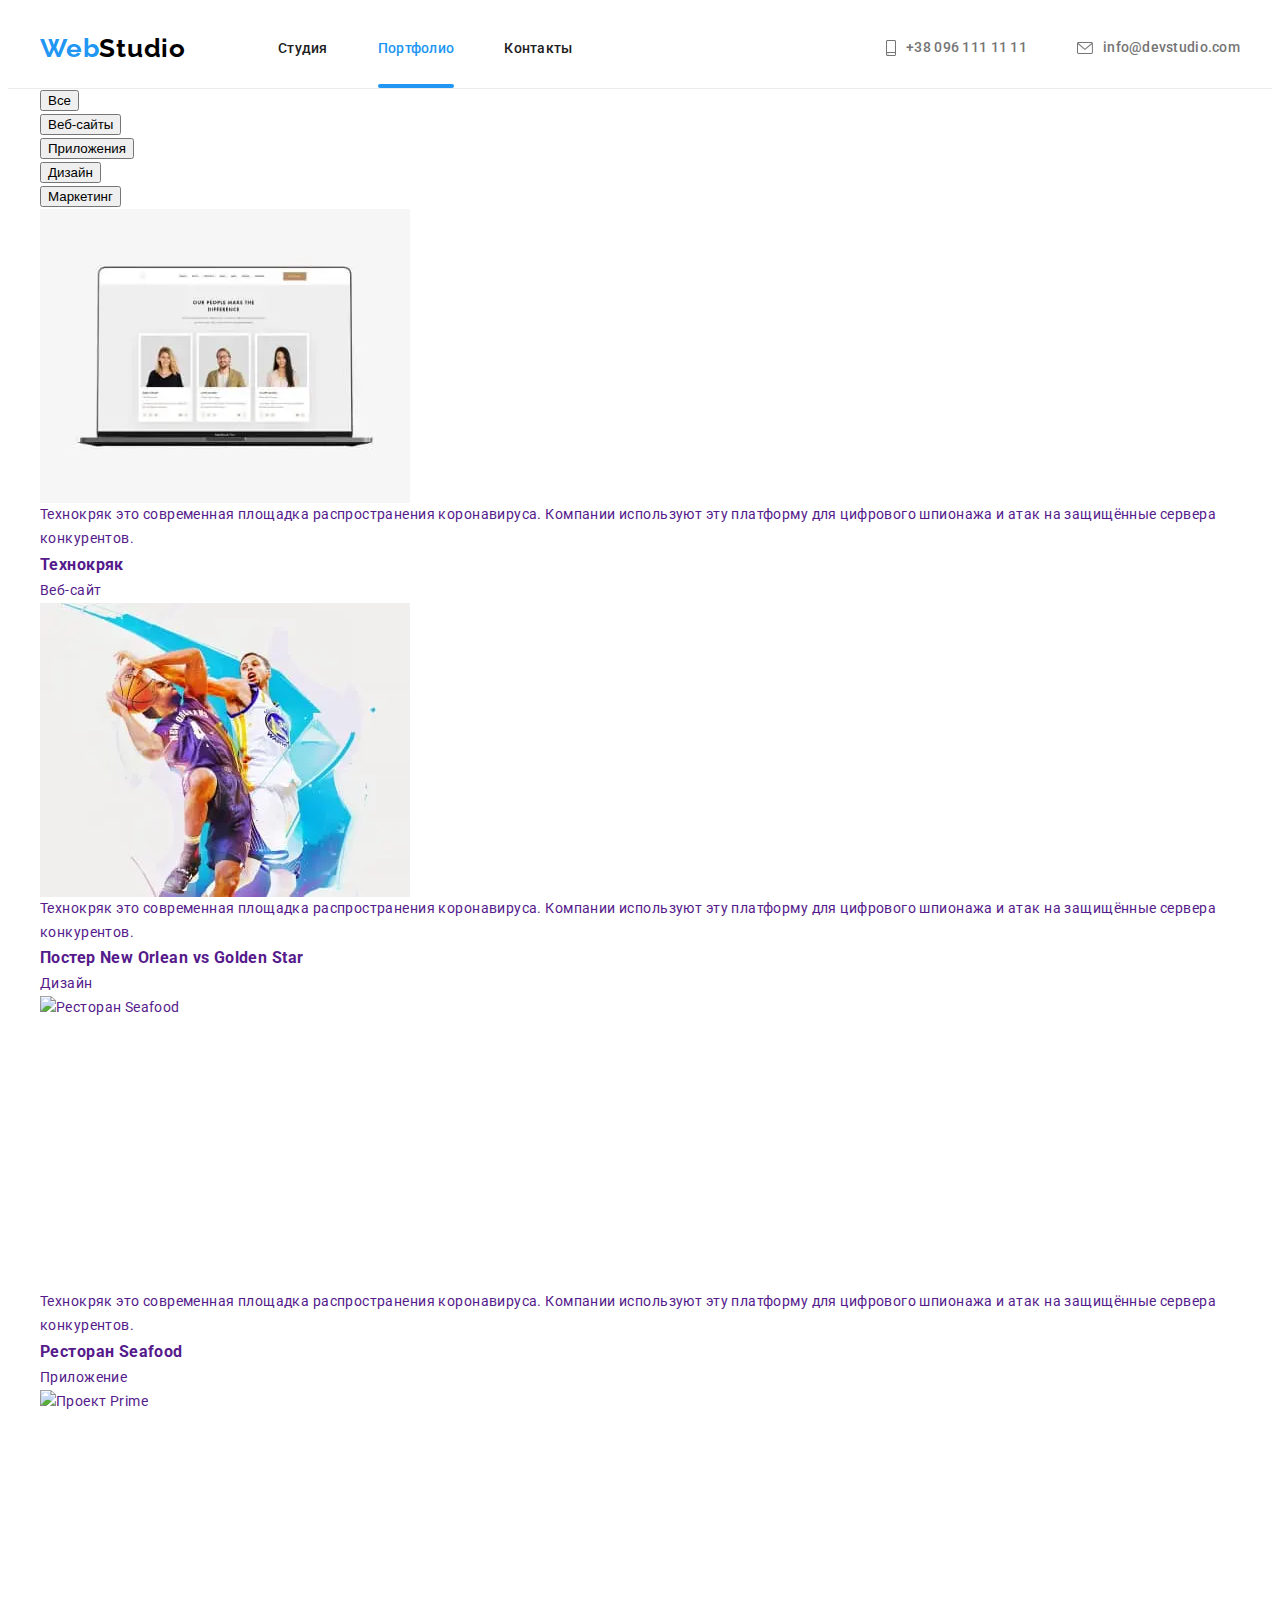
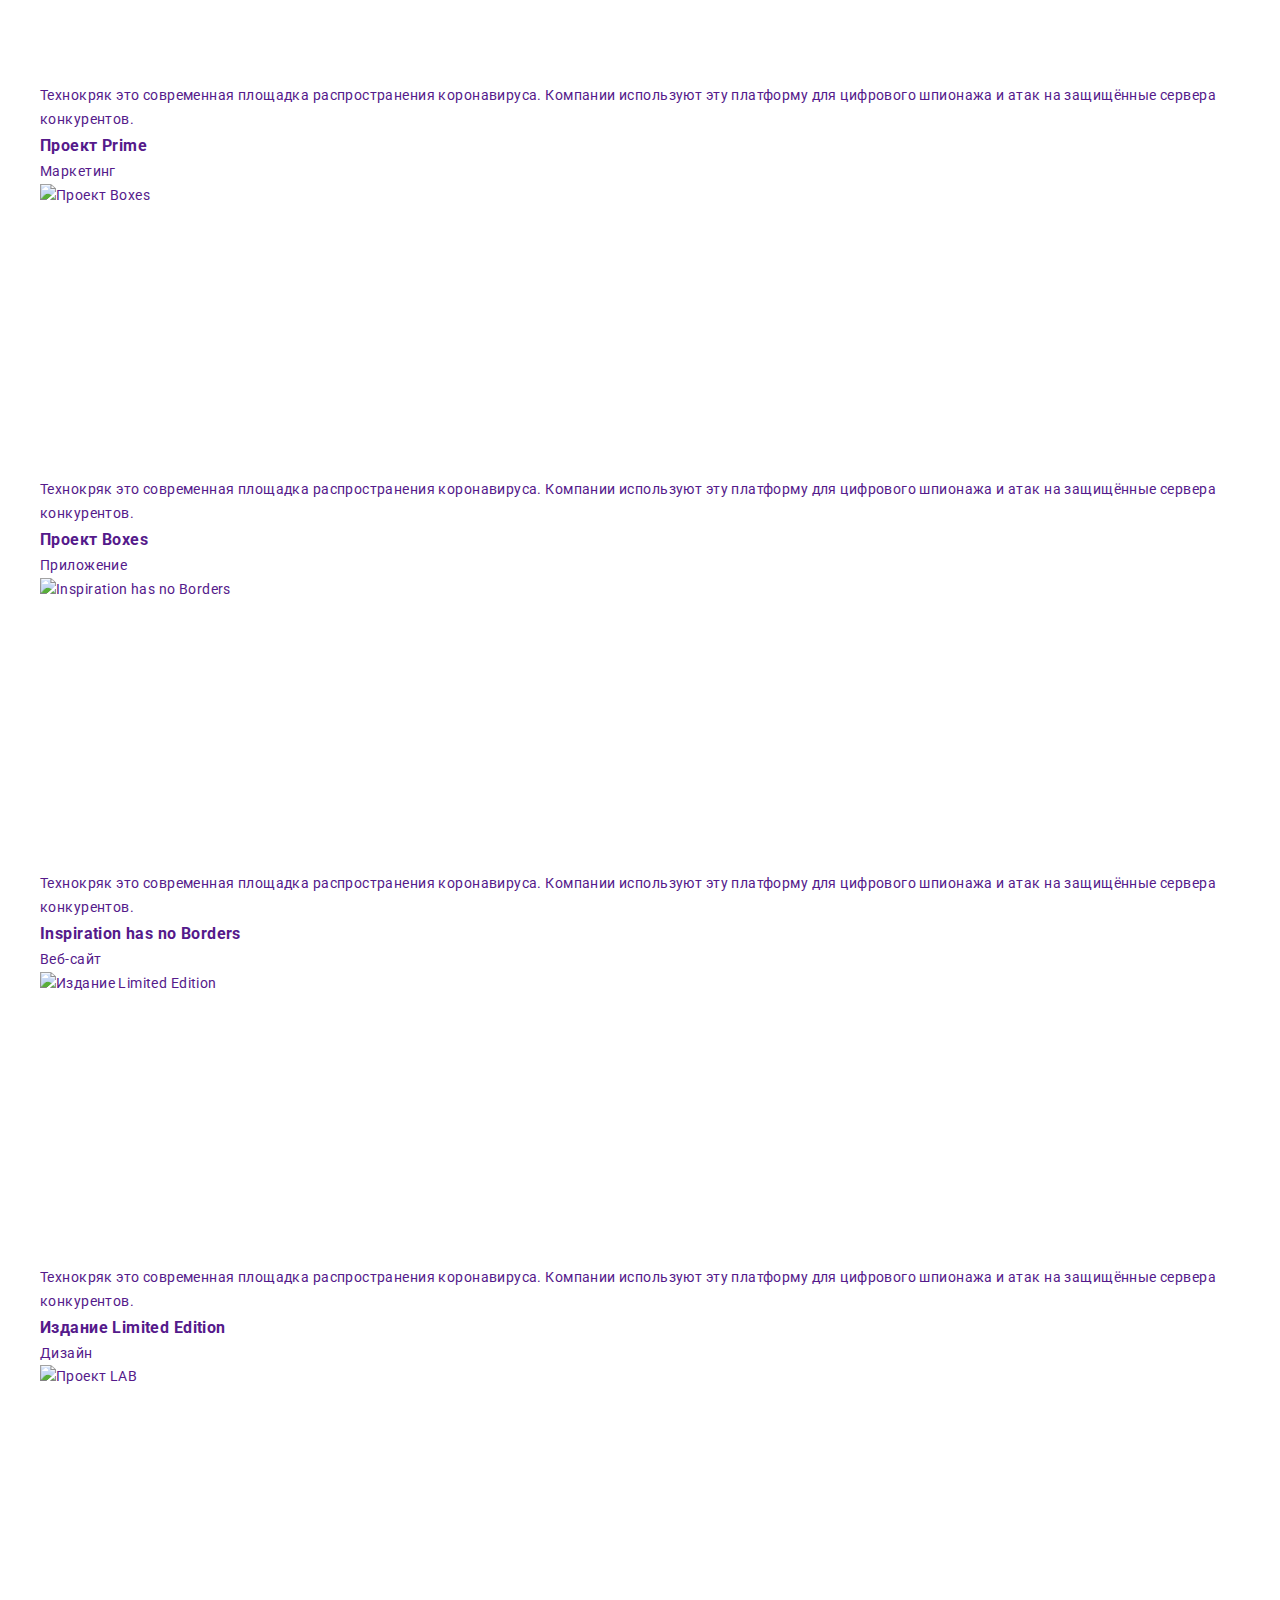
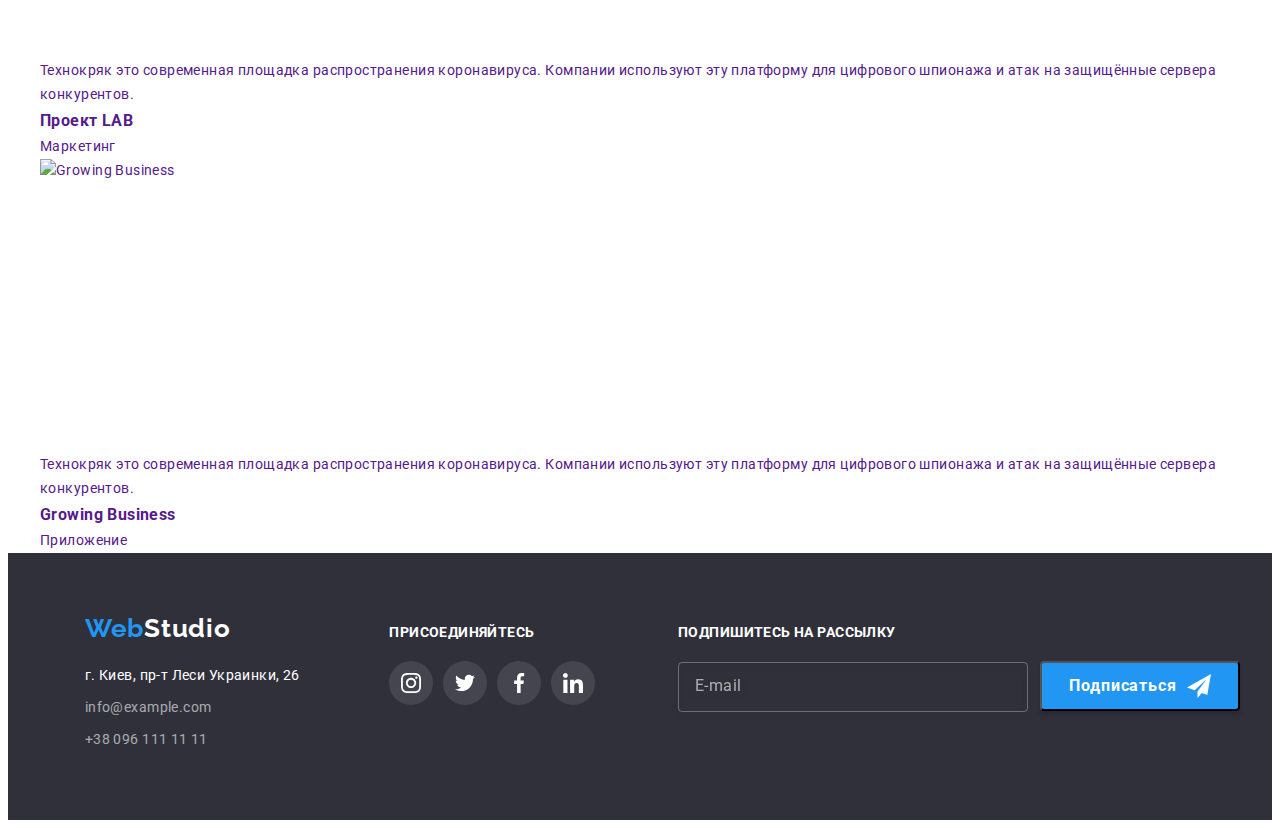
==== commit df26c94f: "start picture portfolio" ====
--- a/portfolio.html
+++ b/portfolio.html
@@ -133,7 +133,21 @@
         <li class="projects__item">
             <a class="projects__link link" href="">
                 <div class="projects__thumb">
-            <img src="./images/Portf1.jpg" alt="Технокряк" width="370" height="294">
+            <picture class="picture">
+                <source srcset="./images/foto/desktop/Portfolio/tehno/img.webp 1x, ./images/foto/desktop/Portfolio/tehno/img@2x.webp 2x"
+                    media="(min-width: 1200px)" type="image/webp">
+                <source srcset="./images/foto/desktop/Portfolio/tehno/img.jpg 1x, ./images/foto/desktop/Portfolio/tehno/img@2x.jpg 2x"
+                    media="(min-width: 1200px)">
+                <source srcset="./images/foto/fottablet/Portfolio/tehno/img.webp 1x, ./images/foto/fottablet/Portfolio/tehno/img@2x.webp 2x"
+                    media="(min-width: 768px)" type="image/webp">
+                <source srcset="./images/foto/fottablet/Portfolio/tehno/img.jpg 1x, ./images/foto/fottablet/Portfolio/tehno/img@2x.jpg 2x"
+                    media="(min-width: 768px)">
+                <source srcset="./images/foto/fotomobile/Portfolio/tehno/img.webp 1x, ./images/foto/fotomobile/Portfolio/tehno/img@2x.webp 2x"
+                    media="(min-width: 320px)" type="image/webp">
+                <source srcset="./images/foto/fotomobile/Portfolio/tehno/img.jpg 1x, ./images/foto/fotomobile/Portfolio/tehno/img@2x.jpg 2x"
+                    media="(min-width: 320px)">
+                <img src="./images/foto/desktop/Portfolio/tehno/img.jpg" alt="Технокряк" />
+            </picture>
             <p class="projects__overlay">
                 Технокряк это современная площадка распространения
                 коронавируса. Компании используют эту платформу для
@@ -150,7 +164,25 @@
         <li class="projects__item">
             <a class="projects__link link" href="">
                 <div class="projects__thumb">
-            <img src="./images/portf2.jpg" alt="Постер New Orlean vs Golden Star" width="370" height="294">
+            <picture class="picture">
+                <source srcset="./images/foto/desktop/Portfolio/orlean/img.webp 1x, ./images/foto/desktop/Portfolio/orlean/img@2x.webp 2x"
+                    media="(min-width: 1200px)" type="image/webp">
+                <source
+                    srcset="./images/foto/desktop/Portfolio/orlean/img.jpg 1x, ./images/foto/desktop/Portfolio/orlean/img@2x.jpg 2x"
+                    media="(min-width: 1200px)">
+                <source srcset="./images/foto/fottablet/Portfolio/orlean/img.webp 1x, ./images/foto/fottablet/Portfolio/orlean/img@2x.webp 2x"
+                    media="(min-width: 768px)" type="image/webp">
+                <source
+                    srcset="./images/foto/fottablet/Portfolio/orlean/img.jpg 1x, ./images/foto/fottablet/Portfolio/orlean/img@2x.jpg 2x"
+                    media="(min-width: 768px)">
+                <source
+                    srcset="./images/foto/fotomobile/Portfolio/orlean/img.webp 1x, ./images/foto/fotomobile/Portfolio/orlean/img@2x.webp 2x"
+                    media="(min-width: 320px)" type="image/webp">
+                <source
+                    srcset="./images/foto/fotomobile/Portfolio/orlean/img.jpg 1x, ./images/foto/fotomobile/Portfolio/orlean/img@2x.jpg 2x"
+                    media="(min-width: 320px)">
+                <img src="./images/foto/desktop/Portfolio/orlean/img.jpg" alt="Постер New Orlean vs Golden Star" />
+            </picture>
             <p class="projects__overlay">
                 Технокряк это современная площадка распространения
                 коронавируса. Компании используют эту платформу для
@@ -288,75 +320,74 @@
 
 </section>
  </main>
-<footer class="footer">
-    <div class=" footer__container container">
-        <div class="footer__box">
-            <div class="footer__contacts">
-                <a href="./index.html" class="logo" lang="en">Web<span class="logo__footer">Studio</span></a>
-                <address class="address">
-                    <ul class="address__list list">
-
-                        <li class="address__item address__item--map"><a class="address__link link"
-                                href="https://goo.gl/maps/gdBBpiUcLbtsfD2N9" target="_blank"
-                                rel="noopener noreferrer">г. Киев, пр-т Леси Украинки, 26</a></li>
-                        <li class="address__item address__item--contact"><a class="address__link--contact link"
-                                href="mailto:info@example.com">info@example.com</a></li>
-                        <li class="address__item address__item--contact"><a class="address__link--contact link"
-                                href="tel:380961111111">+38 096 111 11 11</a></li>
+    <footer class="footer">
+        <div class=" footer__container container">
+            <div class="footer__box">
+                <div class="footer__contacts">
+                    <a href="./index.html" class="logo" lang="en">Web<span class="logo__footer">Studio</span></a>
+                    <address class="address">
+                        <ul class="address__list list">
+    
+                            <li class="address__item address__item--map"><a class="address__link link"
+                                    href="https://goo.gl/maps/gdBBpiUcLbtsfD2N9" target="_blank"
+                                    rel="noopener noreferrer">г. Киев, пр-т Леси Украинки, 26</a></li>
+                            <li class="address__item address__item--contact"><a class="address__link--contact link"
+                                    href="mailto:info@example.com">info@example.com</a></li>
+                            <li class="address__item address__item--contact"><a class="address__link--contact link"
+                                    href="tel:380961111111">+38 096 111 11 11</a></li>
+                        </ul>
+                    </address>
+                </div>
+                <div class="footer-social">
+                    <b class="footer-social__descr">Присоединяйтесь</b>
+                    <ul class="social-icon__list list">
+                        <li class="social-icon__item">
+                            <a class="social-icon__link link" href="">
+                                <svg class="social-icon__pict" width="20" height="20">
+                                    <use href="./images/sprite.svg#instagram"></use>
+                                </svg>
+                            </a>
+                        </li>
+                        <li class="social-icon__item">
+                            <a class="social-icon__link link" href="">
+                                <svg class="social-icon__pict" width="20" height="20">
+                                    <use href="./images/sprite.svg#twitter"></use>
+                                </svg>
+                            </a>
+                        </li>
+                        <li class="social-icon__item">
+                            <a class="social-icon__link link" href="">
+                                <svg class="social-icon__pict" width="20" height="20">
+                                    <use href="./images/sprite.svg#facebook"></use>
+                                </svg>
+                            </a>
+                        </li>
+                        <li class="social-icon__item">
+                            <a class="social-icon__link link" href="">
+                                <svg class="social-icon__pict" width="20" height="20">
+                                    <use href="./images/sprite.svg#linkedin"></use>
+                                </svg>
+                            </a>
+                        </li>
                     </ul>
-                </address>
-            </div>
-            <div class="footer-social">
-                <b class="footer-social__descr">Присоединяйтесь</b>
-                <ul class="social-icon__list list">
-                    <li class="social-icon__item">
-                        <a class="social-icon__link link" href="">
-                            <svg class="social-icon__pict" width="20" height="20">
-                                <use href="./images/sprite.svg#instagram"></use>
+                </div>
+            </div>
+            <div class="footer__subscription">
+                <form action="#" class="footer-form">
+                    <!--method:post-->
+                    <b class="footer-form__title">Подпишитесь на рассылку</b>
+                    <div class="form">
+                        <input type="email" name="email-client" class="footer-form__input" required placeholder="E-mail">
+                        <button class="footer-form__button" type="submit">Подписаться<svg class="footer-form__icon"
+                                width="24" height="24">
+                                <use href="./images/sprite.svg#icon-send"></use>
                             </svg>
-                        </a>
-                    </li>
-                    <li class="social-icon__item">
-                        <a class="social-icon__link link" href="">
-                            <svg class="social-icon__pict" width="20" height="20">
-                                <use href="./images/sprite.svg#twitter"></use>
-                            </svg>
-                        </a>
-                    </li>
-                    <li class="social-icon__item">
-                        <a class="social-icon__link link" href="">
-                            <svg class="social-icon__pict" width="20" height="20">
-                                <use href="./images/sprite.svg#facebook"></use>
-                            </svg>
-                        </a>
-                    </li>
-                    <li class="social-icon__item">
-                        <a class="social-icon__link link" href="">
-                            <svg class="social-icon__pict" width="20" height="20">
-                                <use href="./images/sprite.svg#linkedin"></use>
-                            </svg>
-                        </a>
-                    </li>
-                </ul>
+                        </button>
+                    </div>
+                </form>
             </div>
         </div>
-        <div class="footer__subscription">
-            <form action="#" class="footer-form">
-                <!--method:post-->
-                <b class="footer-form__title">Подпишитесь на рассылку</b>
-                <div class="form">
-                    <input type="email" name="email-client" class="footer-form__input" required placeholder="E-mail">
-                    <button class="footer-form__button" type="submit">Подписаться<svg class="footer-form__icon"
-                            width="24" height="24">
-                            <use href="./images/sprite.svg#icon-send"></use>
-                        </svg>
-                    </button>
-                </div>
-            </form>
-        </div>
-    </div>
-
-</footer>
+    </footer>
 <!--Модалочка-->
 
 <script src="./js/modal.js"></script>
--- a/css/portfolio.min.css
+++ b/css/portfolio.min.css
@@ -1,2 +1,2 @@
-:root{--main-font: 'Roboto', sans-serif;--secondery-font: 'Raleway', sans-serif;--accent-color: #2196f3;--title-text-color: #212121;--secondary-text-color: #757575;--primary-white-color: #ffffff;--footer-background-color: #2f303a;--button-back-color: #f5f4fa;--footer-link-color: rgba(255, 255, 255, 0.6);--hero-background-color: #2f303a;--body-color: #e5e5e5;--timing-funktion: 250ms cubic-bezier(0.4, 0, 0.2, 1)}body{font-family:var(--main-font);color:var(--secondary-text-color);background-color:var(--primary-white-color);letter-spacing:0.03em;font-size:14px;line-height:1.71;font-weight:400}h1,h2,h3,h4,h5,h6,p{margin:0;padding:0}ul,ol{margin:0;padding:0}img{display:block;max-width:100%;height:auto}.link{text-decoration:none}.list{list-style:none}.address{font-style:normal}.visually-hidden{position:absolute !important;clip:rect(1px 1px 1px 1px);clip:rect(1px, 1px, 1px, 1px);padding:0 !important;border:0 !important;height:1px !important;width:1px !important;overflow:hidden}.container{padding:0 15px}@media screen and (min-width: 480px){.container{width:480px;margin:0 auto}}@media screen and (min-width: 768px){.container{width:768px}}@media screen and (min-width: 1200px){.container{width:1200px}}.header{border-bottom:1px solid #ececec}.header__container{padding-left:15px;padding-right:15px;display:-webkit-box;display:-ms-flexbox;display:flex;-webkit-box-align:center;-ms-flex-align:center;align-items:center;-webkit-box-pack:justify;-ms-flex-pack:justify;justify-content:space-between}@media screen and (min-width: 480px){.header__container{width:480px;margin:0 auto}}@media screen and (min-width: 768px){.header__container{width:768px;margin:0 auto}}@media screen and (min-width: 1200px){.header__container{width:1200px;min-height:80px;display:-webkit-box;display:-ms-flexbox;display:flex;-webkit-box-align:center;-ms-flex-align:center;align-items:center;margin:0 auto;padding:0 15px}}.mobile-menu{position:fixed;top:0;left:50%;width:100vw;display:-webkit-box;display:-ms-flexbox;display:flex;-webkit-box-orient:vertical;-webkit-box-direction:normal;-ms-flex-direction:column;flex-direction:column;-webkit-box-pack:justify;-ms-flex-pack:justify;justify-content:space-between;max-width:480px;height:100vh;background-color:#ffffff;padding:48px 40px;-webkit-transform:translateY(-100%) translateX(-50%);transform:translateY(-100%) translateX(-50%);-webkit-transition:-webkit-transform 250ms cubic-bezier(0.4, 0, 0.2, 1);transition:-webkit-transform 250ms cubic-bezier(0.4, 0, 0.2, 1);transition:transform 250ms cubic-bezier(0.4, 0, 0.2, 1);transition:transform 250ms cubic-bezier(0.4, 0, 0.2, 1), -webkit-transform 250ms cubic-bezier(0.4, 0, 0.2, 1);overflow:scroll}.is-open{-webkit-transform:translateY(0) translateX(-50%);transform:translateY(0) translateX(-50%)}.burger__button{background-color:transparent;padding:0;border:none}.burger__icon{width:40px;height:40px;fill:#000000}.burger__icon:hover,.burger__icon:focus{fill:var(--accent-color);-webkit-transition:fill var(--timing-funktion);transition:fill var(--timing-funktion)}.mobile-menu-close__button{position:absolute;top:10px;right:15px;border:0;padding:0;background-color:transparent}.mobile-menu-close__icon{width:40px;height:40px;fill:#212121;-webkit-transition:fill var(--timing-funktion);transition:fill var(--timing-funktion)}.mobile-menu-close__icon:hover,.mobile-menu-close__icon:focus{fill:var(--accent-color)}.mobile-menu__item:nth-child(-n+2){margin-bottom:32px}.mobile-menu__link{position:relative;color:var(--title-text-color);font-family:Roboto;font-weight:500;font-size:40px;line-height:1.18;letter-spacing:0.02em}.mobile-menu__link:hover,.mobile-menu__link:focus{color:var(--accent-color);-webkit-transition:color var(--timing-funktion);transition:color var(--timing-funktion)}.mobile-menu-contacts__list{margin-bottom:64px}.mobile-menu-contacts__item:not(:last-child){margin-bottom:32px}.mobile-menu-contacts__link{font-family:Roboto;font-weight:500;font-size:24px;line-height:1.17;letter-spacing:0.02em;color:#757575}.mobile-menu-contacts__link--active{font-family:Roboto;font-style:normal;font-weight:500;font-size:34px;line-height:1.18;letter-spacing:0.02em;color:var(--accent-color)}@media screen and (max-width: 424px){.mobile-menu-contacts__link--active{font-size:26px}}.mobile-networks__list{display:-webkit-box;display:-ms-flexbox;display:flex;-ms-flex-wrap:wrap;flex-wrap:wrap}.mobile-networks__link{font-family:Roboto;font-style:normal;font-weight:500;font-size:13px;line-height:1.2;letter-spacing:0.02em;color:#2196f3}@media screen and (min-width: 425px){.mobile-networks__link{font-size:16px}}@media screen and (min-width: 480px){.mobile-networks__link{font-size:18px}}@media screen and (min-width: 375px){.mobile-networks__item:not(:last-child){padding-right:10px;border-right:1px solid rgba(33,33,33,0.2)}}.mobile-networks__item:not(:first-child){padding-left:10px}@media screen and (min-width: 768px){.burger__button{display:none}.mobile-menu{display:none}}.navigation__list{display:none}@media screen and (min-width: 768px){.navigation{display:-webkit-box;display:-ms-flexbox;display:flex;-webkit-box-align:center;-ms-flex-align:center;align-items:center;-webkit-box-pack:justify;-ms-flex-pack:justify;justify-content:space-between}.navigation__list{display:-webkit-box;display:-ms-flexbox;display:flex;-webkit-box-pack:justify;-ms-flex-pack:justify;justify-content:space-between}.navigation{display:-webkit-box;display:-ms-flexbox;display:flex;-webkit-box-align:center;-ms-flex-align:center;align-items:center}.navigation__item:not(:last-child){margin-right:50px}.navigation__list{display:-webkit-box;display:-ms-flexbox;display:flex;-webkit-box-align:center;-ms-flex-align:center;align-items:center}.navigation__link{position:relative;padding-top:32px;padding-bottom:32px;font-weight:500;font-size:14px;line-height:1.15;letter-spacing:0.02em;display:block;color:var(--title-text-color)}.navigation__link:hover,.navigation__link:focus{color:var(--accent-color);-webkit-transition:color var(--timing-funktion);transition:color var(--timing-funktion)}.navigation__link--active{color:#2196f3}.navigation__link--active::after{content:'';position:absolute;left:0;bottom:0;width:100%;height:4px;background:var(--accent-color);border-radius:2px}}.contacts__list{display:none}@media screen and (min-width: 768px){.contacts__list{display:-webkit-box;display:-ms-flexbox;display:flex;-webkit-box-orient:vertical;-webkit-box-direction:normal;-ms-flex-direction:column;flex-direction:column}.contacts__icon{margin-right:10px;fill:#757575}.contacts__icon:hover,.contacts__icon:focus{fill:var(--accent-color);-webkit-transition:fill var(--timing-funktion);transition:fill var(--timing-funktion)}.contacts__item{display:-webkit-box;display:-ms-flexbox;display:flex}.contacts__item:not(:last-child){margin-bottom:10px}.contacts__link{display:-webkit-box;display:-ms-flexbox;display:flex;-webkit-box-align:center;-ms-flex-align:center;align-items:center;font-family:Roboto;font-style:normal;font-weight:500;font-size:12px;line-height:1.17;letter-spacing:0.02em;color:#757575}.contacts__link:hover,.contacts__link:focus{color:var(--accent-color);-webkit-transition:color var(--timing-funktion);transition:color var(--timing-funktion)}}@media screen and (min-width: 1200px){.contacts__list{display:-webkit-box;display:-ms-flexbox;display:flex;-webkit-box-orient:horizontal;-webkit-box-direction:normal;-ms-flex-direction:row;flex-direction:row}.contacts__item:not(:last-child){margin-bottom:0}.contacts__item:not(:last-child){margin-bottom:0}.contacts__item:not(:last-child):first-child{margin-right:50px}.contacts__item:not(:last-child):last-child{margin-bottom:0;margin-right:30px}.contacts__link{font-weight:500;font-size:14px;line-height:1.14;letter-spacing:0.02em;padding-top:32px;padding-bottom:32px;text-decoration:none;-webkit-transition:color var(--timing-funktion);transition:color var(--timing-funktion)}.contacts__icon{fill:currentColor;-webkit-transition:color var(--timing-funktion);transition:color var(--timing-funktion)}.contacts__link:hover .contacts__icon,.contacts__link:focus .contacts__icon{color:var(--accent-color)}}.header__logo{color:var(--accent-color);font-family:var(--secondery-font);font-weight:700;font-size:24px;line-height:1.17;letter-spacing:0.03em;text-decoration:none;padding-top:16px;padding-bottom:16px;display:block}@media screen and (min-width: 1200px){.header__logo{font-size:26px;line-height:1.19}}@media screen and (min-width: 768px){.header__logo{margin-right:88px}}@media screen and (min-width: 1200px){.header__logo{margin-right:92px}}.logo{color:var(--accent-color);font-family:var(--secondery-font);font-weight:700;font-size:26px;line-height:1.19;letter-spacing:0.03em;text-decoration:none;display:block;padding-bottom:20px}.logo__footer{color:var(--primary-white-color)}.logo__header{color:#000000}.social-icon__list{display:-webkit-box;display:-ms-flexbox;display:flex;-webkit-box-pack:center;-ms-flex-pack:center;justify-content:center;margin-bottom:24px}.social-icon__link{display:-webkit-inline-box;display:-ms-inline-flexbox;display:inline-flex;-webkit-box-pack:center;-ms-flex-pack:center;justify-content:center;-webkit-box-align:center;-ms-flex-align:center;align-items:center;height:100%;width:100%;border-radius:50%;color:#afb1b8;-webkit-transition:color var(--timing-funktion),background-color var(--timing-funktion);transition:color var(--timing-funktion),background-color var(--timing-funktion)}.team__deskr .social-icon__link:hover,.team__deskr .social-icon__link:focus{background-color:var(--accent-color);color:var(--primary-white-color)}.footer-social .social-icon__link:hover,.footer-social .social-icon__link:focus{background-color:var(--accent-color)}.footer-social .social-icon__link{background-color:rgba(255,255,255,0.1);color:var(--primary-white-color)}.social-icon__item{width:44px;height:44px}.social-icon__item:not(:last-child){margin-right:10px}.social-icon__pict{fill:var(--primary-white-color)}.backdrop{position:fixed;top:0;left:0;width:100vw;height:100vh;z-index:50;background-color:rgba(0,0,0,0.2);opacity:1;-webkit-transition:opacity 250ms cubic-bezier(0.4, 0, 0.2, 1);transition:opacity 250ms cubic-bezier(0.4, 0, 0.2, 1)}.footer{background-color:#2f303a}.footer__container{display:-webkit-box;display:-ms-flexbox;display:flex;-webkit-box-orient:vertical;-webkit-box-direction:normal;-ms-flex-direction:column;flex-direction:column;-webkit-box-align:center;-ms-flex-align:center;align-items:center;padding-top:60px;padding-bottom:60px}@media screen and (min-width: 1200px){.footer__container{-webkit-box-orient:horizontal;-webkit-box-direction:normal;-ms-flex-direction:row;flex-direction:row;-webkit-box-pack:justify;-ms-flex-pack:justify;justify-content:space-between;-webkit-box-align:baseline;-ms-flex-align:baseline;align-items:baseline}}.footer__box{display:-webkit-box;display:-ms-flexbox;display:flex;-webkit-box-orient:vertical;-webkit-box-direction:normal;-ms-flex-direction:column;flex-direction:column;width:100%}@media screen and (min-width: 768px){.footer__box{-webkit-box-orient:horizontal;-webkit-box-direction:normal;-ms-flex-direction:row;flex-direction:row;-ms-flex-pack:distribute;justify-content:space-around;-webkit-box-align:baseline;-ms-flex-align:baseline;align-items:baseline}}@media screen and (min-width: 1200px){.footer__box{width:50%;margin-bottom:0}}.footer__contacts{display:-webkit-box;display:-ms-flexbox;display:flex;-webkit-box-orient:vertical;-webkit-box-direction:normal;-ms-flex-direction:column;flex-direction:column;-webkit-box-align:center;-ms-flex-align:center;align-items:center;margin-bottom:60px}@media screen and (min-width: 768px){.footer__contacts{margin-bottom:0}}@media screen and (min-width: 1200px){.footer__contacts{-webkit-box-align:start;-ms-flex-align:start;align-items:flex-start}}.address{font-style:normal;line-height:1.71;letter-spacing:0.03em;font-size:14px}.address .link{-webkit-transition:color var(--timing-funktion);transition:color var(--timing-funktion)}.address__link{color:#ffffff}.address__item{margin-bottom:8px}.address__item--contact{text-align:center}.address__item--contact:hover,.address__item--contact:focus{color:var(--accent-color);-webkit-transition:color var(--timing-funktion);transition:color var(--timing-funktion)}@media screen and (min-width: 1200px){.address__item--contact{text-align:left}}.address__link--contact{color:rgba(255,255,255,0.6)}.form{width:100%;display:-webkit-box;display:-ms-flexbox;display:flex;-webkit-box-pack:center;-ms-flex-pack:center;justify-content:center;-ms-flex-wrap:wrap;flex-wrap:wrap}@media screen and (min-width: 1200px){.form{-webkit-box-align:baseline;-ms-flex-align:baseline;align-items:baseline;-ms-flex-wrap:nowrap;flex-wrap:nowrap}}.footer-social__descr{font-weight:700;display:block;font-size:14px;line-height:1.14;text-align:center;text-transform:uppercase;margin-bottom:20px;color:var(--primary-white-color)}@media screen and (min-width: 1200px){.footer-social__descr{display:-webkit-inline-box;display:-ms-inline-flexbox;display:inline-flex}}.footer-form__title{display:block;font-weight:700;text-align:center;font-size:14px;line-height:1.14;text-transform:uppercase;margin-top:60px;margin-bottom:20px;color:var(--primary-white-color)}@media screen and (min-width: 1200px){.footer-form__title{display:-webkit-inline-box;display:-ms-inline-flexbox;display:inline-flex;margin-top:0}}.footer-form__input{width:100%;height:50px;padding:15px 0 15px 16px;border:1px solid rgba(255,255,255,0.3);-webkit-box-sizing:border-box;box-sizing:border-box;-webkit-filter:drop-shadow(0px 4px 4px rgba(0,0,0,0.15));filter:drop-shadow(0px 4px 4px rgba(0,0,0,0.15));border-radius:4px;background-color:transparent;outline:none;color:var(--primary-white-color);margin-bottom:20px}@media screen and (min-width: 1200px){.footer-form__input{width:350px;margin-right:12px}}.footer-form__input::-webkit-input-placeholder{font-family:var(--main-font);font-size:16px;line-height:1.25;letter-spacing:0.03em;color:rgba(255,255,255,0.6)}.footer-form__input:-ms-input-placeholder{font-family:var(--main-font);font-size:16px;line-height:1.25;letter-spacing:0.03em;color:rgba(255,255,255,0.6)}.footer-form__input::-ms-input-placeholder{font-family:var(--main-font);font-size:16px;line-height:1.25;letter-spacing:0.03em;color:rgba(255,255,255,0.6)}.footer-form__input::placeholder{font-family:var(--main-font);font-size:16px;line-height:1.25;letter-spacing:0.03em;color:rgba(255,255,255,0.6)}.footer-form__input:focus,.footer-form__input:active{border:1px solid #fff;-webkit-transition:border var(--timing-funktion);transition:border var(--timing-funktion)}.footer-form__button{display:-webkit-box;display:-ms-flexbox;display:flex;-webkit-box-align:center;-ms-flex-align:center;align-items:center;-webkit-box-pack:center;-ms-flex-pack:center;justify-content:center;width:200px;height:50px;font-family:var(--main-font);font-style:normal;font-weight:700;font-size:16px;line-height:1.88;letter-spacing:0.06em;color:var(--primary-white-color);background-color:var(--accent-color);-webkit-box-shadow:0px 4px 4px rgba(0,0,0,0.15);box-shadow:0px 4px 4px rgba(0,0,0,0.15);border-radius:4px;cursor:pointer}.footer-form__icon{fill:var(--primary-white-color);margin-left:10px}.filters{padding-top:94px;padding-bottom:94px;background-color:var(--primary-white-color)}.filters__list{display:-webkit-box;display:-ms-flexbox;display:flex;-webkit-box-pack:center;-ms-flex-pack:center;justify-content:center;margin-bottom:50px}.filters__button{font-weight:500;font-size:16px;line-height:1.6;text-align:center;letter-spacing:0.03em;color:var(--title-text-color);background-color:var(--button-back-color);border-radius:4px;border:1px solid transparent;padding:6px 22px;cursor:pointer;-webkit-transition:color var(--timing-funktion),background-color var(--timing-funktion),-webkit-box-shadow var(--timing-funktion);transition:color var(--timing-funktion),background-color var(--timing-funktion),-webkit-box-shadow var(--timing-funktion);transition:color var(--timing-funktion),background-color var(--timing-funktion),box-shadow var(--timing-funktion);transition:color var(--timing-funktion),background-color var(--timing-funktion),box-shadow var(--timing-funktion),-webkit-box-shadow var(--timing-funktion)}.filters__button:hover,.filters__button:focus{color:var(--primary-white-color);background-color:var(--accent-color);-webkit-box-shadow:0px 3px 1px rgba(0,0,0,0.1),0px 1px 2px rgba(0,0,0,0.08),0px 2px 2px rgba(0,0,0,0.12);box-shadow:0px 3px 1px rgba(0,0,0,0.1),0px 1px 2px rgba(0,0,0,0.08),0px 2px 2px rgba(0,0,0,0.12);cursor:pointer}.filters__item:not(:last-child){margin-right:8px}.projects__list{display:-webkit-box;display:-ms-flexbox;display:flex;-ms-flex-wrap:wrap;flex-wrap:wrap;margin-top:-30px;margin-left:-30px}.projects__list .projects__item{-ms-flex-preferred-size:calc(100% / 3 - 30px);flex-basis:calc(100% / 3 - 30px);margin-top:30px;margin-left:30px}.projects__box{border:1px solid #eeeeee;border-top:none;padding:20px 24px}.projects__title{margin-bottom:4px;font-weight:700;font-size:18px;line-height:2;letter-spacing:0.06em;color:var(--title-text-color)}.projects__textabout{font-size:16px;line-height:2.25;letter-spacing:0.03em;color:var(--secondary-text-color)}.projects__link{display:block;-webkit-transition:-webkit-box-shadow var(--timing-funktion);transition:-webkit-box-shadow var(--timing-funktion);transition:box-shadow var(--timing-funktion);transition:box-shadow var(--timing-funktion), -webkit-box-shadow var(--timing-funktion)}.projects__link:hover,.projects__link:focus{-webkit-box-shadow:0px 1px 1px rgba(0,0,0,0.12),0px 4px 4px rgba(0,0,0,0.06),1px 4px 6px rgba(0,0,0,0.16);box-shadow:0px 1px 1px rgba(0,0,0,0.12),0px 4px 4px rgba(0,0,0,0.06),1px 4px 6px rgba(0,0,0,0.16)}.projects__thumb{position:relative;overflow:hidden}.projects__overlay{position:absolute;font-style:normal;font-weight:normal;width:100%;height:100%;padding:63px 24px;font-size:18px;line-height:1.56;letter-spacing:0.03em;color:var(--primary-white-color);background-color:rgba(33,150,243,0.9);-webkit-transform:translateY(100%);transform:translateY(100%);-webkit-transition:var(--timing-funktion),opacity var(--timing-funktion);transition:var(--timing-funktion),opacity var(--timing-funktion);opacity:0}.projects__link:hover .projects__overlay,.projects__link:focus .projects__overlay{-webkit-transform:translateY(-100%);transform:translateY(-100%);opacity:1}
+:root{--main-font: 'Roboto', sans-serif;--secondery-font: 'Raleway', sans-serif;--accent-color: #2196f3;--title-text-color: #212121;--secondary-text-color: #757575;--primary-white-color: #ffffff;--footer-background-color: #2f303a;--button-back-color: #f5f4fa;--footer-link-color: rgba(255, 255, 255, 0.6);--hero-background-color: #2f303a;--body-color: #e5e5e5;--timing-funktion: 250ms cubic-bezier(0.4, 0, 0.2, 1)}body{font-family:var(--main-font);color:var(--secondary-text-color);background-color:var(--primary-white-color);letter-spacing:0.03em;font-size:14px;line-height:1.71;font-weight:400}h1,h2,h3,h4,h5,h6,p{margin:0;padding:0}ul,ol{margin:0;padding:0}img{display:block;max-width:100%;height:auto}.link{text-decoration:none}.list{list-style:none}.address{font-style:normal}.visually-hidden{position:absolute !important;clip:rect(1px 1px 1px 1px);clip:rect(1px, 1px, 1px, 1px);padding:0 !important;border:0 !important;height:1px !important;width:1px !important;overflow:hidden}.container{padding:0 15px}@media screen and (min-width: 480px){.container{width:480px;margin:0 auto}}@media screen and (min-width: 768px){.container{width:768px}}@media screen and (min-width: 1200px){.container{width:1200px}}.header{border-bottom:1px solid #ececec}.header__container{padding-left:15px;padding-right:15px;display:-webkit-box;display:-ms-flexbox;display:flex;-webkit-box-align:center;-ms-flex-align:center;align-items:center;-webkit-box-pack:justify;-ms-flex-pack:justify;justify-content:space-between}@media screen and (min-width: 480px){.header__container{width:480px;margin:0 auto}}@media screen and (min-width: 768px){.header__container{width:768px;margin:0 auto}}@media screen and (min-width: 1200px){.header__container{width:1200px;min-height:80px;display:-webkit-box;display:-ms-flexbox;display:flex;-webkit-box-align:center;-ms-flex-align:center;align-items:center;margin:0 auto;padding:0 15px}}.mobile-menu{position:fixed;top:0;left:50%;width:100vw;display:-webkit-box;display:-ms-flexbox;display:flex;-webkit-box-orient:vertical;-webkit-box-direction:normal;-ms-flex-direction:column;flex-direction:column;-webkit-box-pack:justify;-ms-flex-pack:justify;justify-content:space-between;max-width:480px;height:100vh;background-color:#ffffff;padding:48px 40px;-webkit-transform:translateY(-100%) translateX(-50%);transform:translateY(-100%) translateX(-50%);-webkit-transition:-webkit-transform 250ms cubic-bezier(0.4, 0, 0.2, 1);transition:-webkit-transform 250ms cubic-bezier(0.4, 0, 0.2, 1);transition:transform 250ms cubic-bezier(0.4, 0, 0.2, 1);transition:transform 250ms cubic-bezier(0.4, 0, 0.2, 1), -webkit-transform 250ms cubic-bezier(0.4, 0, 0.2, 1);overflow:scroll}.is-open{-webkit-transform:translateY(0) translateX(-50%);transform:translateY(0) translateX(-50%)}.burger__button{background-color:transparent;padding:0;border:none}.burger__icon{width:40px;height:40px;fill:#000000}.burger__icon:hover,.burger__icon:focus{fill:var(--accent-color);-webkit-transition:fill var(--timing-funktion);transition:fill var(--timing-funktion)}.mobile-menu-close__button{position:absolute;top:10px;right:15px;border:0;padding:0;background-color:transparent}.mobile-menu-close__icon{width:40px;height:40px;fill:#212121;-webkit-transition:fill var(--timing-funktion);transition:fill var(--timing-funktion)}.mobile-menu-close__icon:hover,.mobile-menu-close__icon:focus{fill:var(--accent-color)}.mobile-menu__item:nth-child(-n+2){margin-bottom:32px}.mobile-menu__link{position:relative;color:var(--title-text-color);font-family:Roboto;font-weight:500;font-size:40px;line-height:1.18;letter-spacing:0.02em}.mobile-menu__link:hover,.mobile-menu__link:focus{color:var(--accent-color);-webkit-transition:color var(--timing-funktion);transition:color var(--timing-funktion)}.mobile-menu-contacts__list{margin-bottom:64px}.mobile-menu-contacts__item:not(:last-child){margin-bottom:32px}.mobile-menu-contacts__link{font-family:Roboto;font-weight:500;font-size:24px;line-height:1.17;letter-spacing:0.02em;color:#757575}.mobile-menu-contacts__link--active{font-family:Roboto;font-style:normal;font-weight:500;font-size:34px;line-height:1.18;letter-spacing:0.02em;color:var(--accent-color)}@media screen and (max-width: 424px){.mobile-menu-contacts__link--active{font-size:26px}}.mobile-networks__list{display:-webkit-box;display:-ms-flexbox;display:flex;-ms-flex-wrap:wrap;flex-wrap:wrap}.mobile-networks__link{font-family:Roboto;font-style:normal;font-weight:500;font-size:13px;line-height:1.2;letter-spacing:0.02em;color:#2196f3}@media screen and (min-width: 425px){.mobile-networks__link{font-size:16px}}@media screen and (min-width: 480px){.mobile-networks__link{font-size:18px}}@media screen and (min-width: 375px){.mobile-networks__item:not(:last-child){padding-right:10px;border-right:1px solid rgba(33,33,33,0.2)}}.mobile-networks__item:not(:first-child){padding-left:10px}@media screen and (min-width: 768px){.burger__button{display:none}.mobile-menu{display:none}}.navigation__list{display:none}@media screen and (min-width: 768px){.navigation{display:-webkit-box;display:-ms-flexbox;display:flex;-webkit-box-align:center;-ms-flex-align:center;align-items:center;-webkit-box-pack:justify;-ms-flex-pack:justify;justify-content:space-between}.navigation__list{display:-webkit-box;display:-ms-flexbox;display:flex;-webkit-box-pack:justify;-ms-flex-pack:justify;justify-content:space-between}.navigation{display:-webkit-box;display:-ms-flexbox;display:flex;-webkit-box-align:center;-ms-flex-align:center;align-items:center}.navigation__item:not(:last-child){margin-right:50px}.navigation__list{display:-webkit-box;display:-ms-flexbox;display:flex;-webkit-box-align:center;-ms-flex-align:center;align-items:center}.navigation__link{position:relative;padding-top:32px;padding-bottom:32px;font-weight:500;font-size:14px;line-height:1.15;letter-spacing:0.02em;display:block;color:var(--title-text-color)}.navigation__link:hover,.navigation__link:focus{color:var(--accent-color);-webkit-transition:color var(--timing-funktion);transition:color var(--timing-funktion)}.navigation__link--active{color:#2196f3}.navigation__link--active::after{content:'';position:absolute;left:0;bottom:0;width:100%;height:4px;background:var(--accent-color);border-radius:2px}}.contacts__list{display:none}@media screen and (min-width: 768px){.contacts__list{display:-webkit-box;display:-ms-flexbox;display:flex;-webkit-box-orient:vertical;-webkit-box-direction:normal;-ms-flex-direction:column;flex-direction:column}.contacts__icon{margin-right:10px;fill:#757575}.contacts__icon:hover,.contacts__icon:focus{fill:var(--accent-color);-webkit-transition:fill var(--timing-funktion);transition:fill var(--timing-funktion)}.contacts__item{display:-webkit-box;display:-ms-flexbox;display:flex}.contacts__item:not(:last-child){margin-bottom:10px}.contacts__link{display:-webkit-box;display:-ms-flexbox;display:flex;-webkit-box-align:center;-ms-flex-align:center;align-items:center;font-family:Roboto;font-style:normal;font-weight:500;font-size:12px;line-height:1.17;letter-spacing:0.02em;color:#757575}.contacts__link:hover,.contacts__link:focus{color:var(--accent-color);-webkit-transition:color var(--timing-funktion);transition:color var(--timing-funktion)}}@media screen and (min-width: 1200px){.contacts__list{display:-webkit-box;display:-ms-flexbox;display:flex;-webkit-box-orient:horizontal;-webkit-box-direction:normal;-ms-flex-direction:row;flex-direction:row}.contacts__item:not(:last-child){margin-bottom:0}.contacts__item:not(:last-child){margin-bottom:0}.contacts__item:not(:last-child):first-child{margin-right:50px}.contacts__item:not(:last-child):last-child{margin-bottom:0;margin-right:30px}.contacts__link{font-weight:500;font-size:14px;line-height:1.14;letter-spacing:0.02em;padding-top:32px;padding-bottom:32px;text-decoration:none;-webkit-transition:color var(--timing-funktion);transition:color var(--timing-funktion)}.contacts__icon{fill:currentColor;-webkit-transition:color var(--timing-funktion);transition:color var(--timing-funktion)}.contacts__link:hover .contacts__icon,.contacts__link:focus .contacts__icon{color:var(--accent-color)}}.title{font-weight:500;color:var(--title-text-color);font-size:16px;line-height:1.19;margin-bottom:10px;letter-spacing:0.03em}.header__logo{color:var(--accent-color);font-family:var(--secondery-font);font-weight:700;font-size:24px;line-height:1.17;letter-spacing:0.03em;text-decoration:none;padding-top:16px;padding-bottom:16px;display:block}@media screen and (min-width: 1200px){.header__logo{font-size:26px;line-height:1.19}}@media screen and (min-width: 768px){.header__logo{margin-right:88px}}@media screen and (min-width: 1200px){.header__logo{margin-right:92px}}.logo{color:var(--accent-color);font-family:var(--secondery-font);font-weight:700;font-size:26px;line-height:1.19;letter-spacing:0.03em;text-decoration:none;display:block;padding-bottom:20px}.logo__footer{color:var(--primary-white-color)}.logo__header{color:#000000}.section__title{font-weight:700;font-size:36px;line-height:1.16;text-align:center;letter-spacing:0.03em;color:var(--title-text-color);margin-bottom:60px}.social-icon__list{display:-webkit-box;display:-ms-flexbox;display:flex;-webkit-box-pack:center;-ms-flex-pack:center;justify-content:center;margin-bottom:24px}.social-icon__link{display:-webkit-inline-box;display:-ms-inline-flexbox;display:inline-flex;-webkit-box-pack:center;-ms-flex-pack:center;justify-content:center;-webkit-box-align:center;-ms-flex-align:center;align-items:center;height:100%;width:100%;border-radius:50%;color:#afb1b8;-webkit-transition:color var(--timing-funktion),background-color var(--timing-funktion);transition:color var(--timing-funktion),background-color var(--timing-funktion)}.team__deskr .social-icon__link:hover,.team__deskr .social-icon__link:focus{background-color:var(--accent-color);color:var(--primary-white-color)}.footer-social .social-icon__link:hover,.footer-social .social-icon__link:focus{background-color:var(--accent-color)}.footer-social .social-icon__link{background-color:rgba(255,255,255,0.1);color:var(--primary-white-color)}.social-icon__item{width:44px;height:44px}.social-icon__item:not(:last-child){margin-right:10px}.social-icon__pict{fill:var(--primary-white-color)}.backdrop{position:fixed;top:0;left:0;width:100vw;height:100vh;z-index:50;background-color:rgba(0,0,0,0.2);opacity:1;-webkit-transition:opacity 250ms cubic-bezier(0.4, 0, 0.2, 1);transition:opacity 250ms cubic-bezier(0.4, 0, 0.2, 1)}.footer{background-color:#2f303a}.footer__container{display:-webkit-box;display:-ms-flexbox;display:flex;-webkit-box-orient:vertical;-webkit-box-direction:normal;-ms-flex-direction:column;flex-direction:column;-webkit-box-align:center;-ms-flex-align:center;align-items:center;padding-top:60px;padding-bottom:60px}@media screen and (min-width: 1200px){.footer__container{-webkit-box-orient:horizontal;-webkit-box-direction:normal;-ms-flex-direction:row;flex-direction:row;-webkit-box-pack:justify;-ms-flex-pack:justify;justify-content:space-between;-webkit-box-align:baseline;-ms-flex-align:baseline;align-items:baseline}}.footer__box{display:-webkit-box;display:-ms-flexbox;display:flex;-webkit-box-orient:vertical;-webkit-box-direction:normal;-ms-flex-direction:column;flex-direction:column;width:100%}@media screen and (min-width: 768px){.footer__box{-webkit-box-orient:horizontal;-webkit-box-direction:normal;-ms-flex-direction:row;flex-direction:row;-ms-flex-pack:distribute;justify-content:space-around;-webkit-box-align:baseline;-ms-flex-align:baseline;align-items:baseline}}@media screen and (min-width: 1200px){.footer__box{width:50%;margin-bottom:0}}.footer__contacts{display:-webkit-box;display:-ms-flexbox;display:flex;-webkit-box-orient:vertical;-webkit-box-direction:normal;-ms-flex-direction:column;flex-direction:column;-webkit-box-align:center;-ms-flex-align:center;align-items:center;margin-bottom:60px}@media screen and (min-width: 768px){.footer__contacts{margin-bottom:0}}@media screen and (min-width: 1200px){.footer__contacts{-webkit-box-align:start;-ms-flex-align:start;align-items:flex-start}}.address{font-style:normal;line-height:1.71;letter-spacing:0.03em;font-size:14px}.address .link{-webkit-transition:color var(--timing-funktion);transition:color var(--timing-funktion)}.address__link{color:#ffffff}.address__item{margin-bottom:8px}.address__item--contact{text-align:center}.address__item--contact:hover,.address__item--contact:focus{color:var(--accent-color);-webkit-transition:color var(--timing-funktion);transition:color var(--timing-funktion)}@media screen and (min-width: 1200px){.address__item--contact{text-align:left}}.address__link--contact{color:rgba(255,255,255,0.6)}.form{width:100%;display:-webkit-box;display:-ms-flexbox;display:flex;-webkit-box-pack:center;-ms-flex-pack:center;justify-content:center;-ms-flex-wrap:wrap;flex-wrap:wrap}@media screen and (min-width: 1200px){.form{-webkit-box-align:baseline;-ms-flex-align:baseline;align-items:baseline;-ms-flex-wrap:nowrap;flex-wrap:nowrap}}.footer-social__descr{font-weight:700;display:block;font-size:14px;line-height:1.14;text-align:center;text-transform:uppercase;margin-bottom:20px;color:var(--primary-white-color)}@media screen and (min-width: 1200px){.footer-social__descr{display:-webkit-inline-box;display:-ms-inline-flexbox;display:inline-flex}}.footer-form__title{display:block;font-weight:700;text-align:center;font-size:14px;line-height:1.14;text-transform:uppercase;margin-top:60px;margin-bottom:20px;color:var(--primary-white-color)}@media screen and (min-width: 1200px){.footer-form__title{display:-webkit-inline-box;display:-ms-inline-flexbox;display:inline-flex;margin-top:0}}.footer-form__input{width:100%;height:50px;padding:15px 0 15px 16px;border:1px solid rgba(255,255,255,0.3);-webkit-box-sizing:border-box;box-sizing:border-box;-webkit-filter:drop-shadow(0px 4px 4px rgba(0,0,0,0.15));filter:drop-shadow(0px 4px 4px rgba(0,0,0,0.15));border-radius:4px;background-color:transparent;outline:none;color:var(--primary-white-color);margin-bottom:20px}@media screen and (min-width: 1200px){.footer-form__input{width:350px;margin-right:12px}}.footer-form__input::-webkit-input-placeholder{font-family:var(--main-font);font-size:16px;line-height:1.25;letter-spacing:0.03em;color:rgba(255,255,255,0.6)}.footer-form__input:-ms-input-placeholder{font-family:var(--main-font);font-size:16px;line-height:1.25;letter-spacing:0.03em;color:rgba(255,255,255,0.6)}.footer-form__input::-ms-input-placeholder{font-family:var(--main-font);font-size:16px;line-height:1.25;letter-spacing:0.03em;color:rgba(255,255,255,0.6)}.footer-form__input::placeholder{font-family:var(--main-font);font-size:16px;line-height:1.25;letter-spacing:0.03em;color:rgba(255,255,255,0.6)}.footer-form__input:focus,.footer-form__input:active{border:1px solid #fff;-webkit-transition:border var(--timing-funktion);transition:border var(--timing-funktion)}.footer-form__button{display:-webkit-box;display:-ms-flexbox;display:flex;-webkit-box-align:center;-ms-flex-align:center;align-items:center;-webkit-box-pack:center;-ms-flex-pack:center;justify-content:center;width:200px;height:50px;font-family:var(--main-font);font-style:normal;font-weight:700;font-size:16px;line-height:1.88;letter-spacing:0.06em;color:var(--primary-white-color);background-color:var(--accent-color);-webkit-box-shadow:0px 4px 4px rgba(0,0,0,0.15);box-shadow:0px 4px 4px rgba(0,0,0,0.15);border-radius:4px;cursor:pointer}.footer-form__icon{fill:var(--primary-white-color);margin-left:10px}
 /*# sourceMappingURL=portfolio.min.css.map */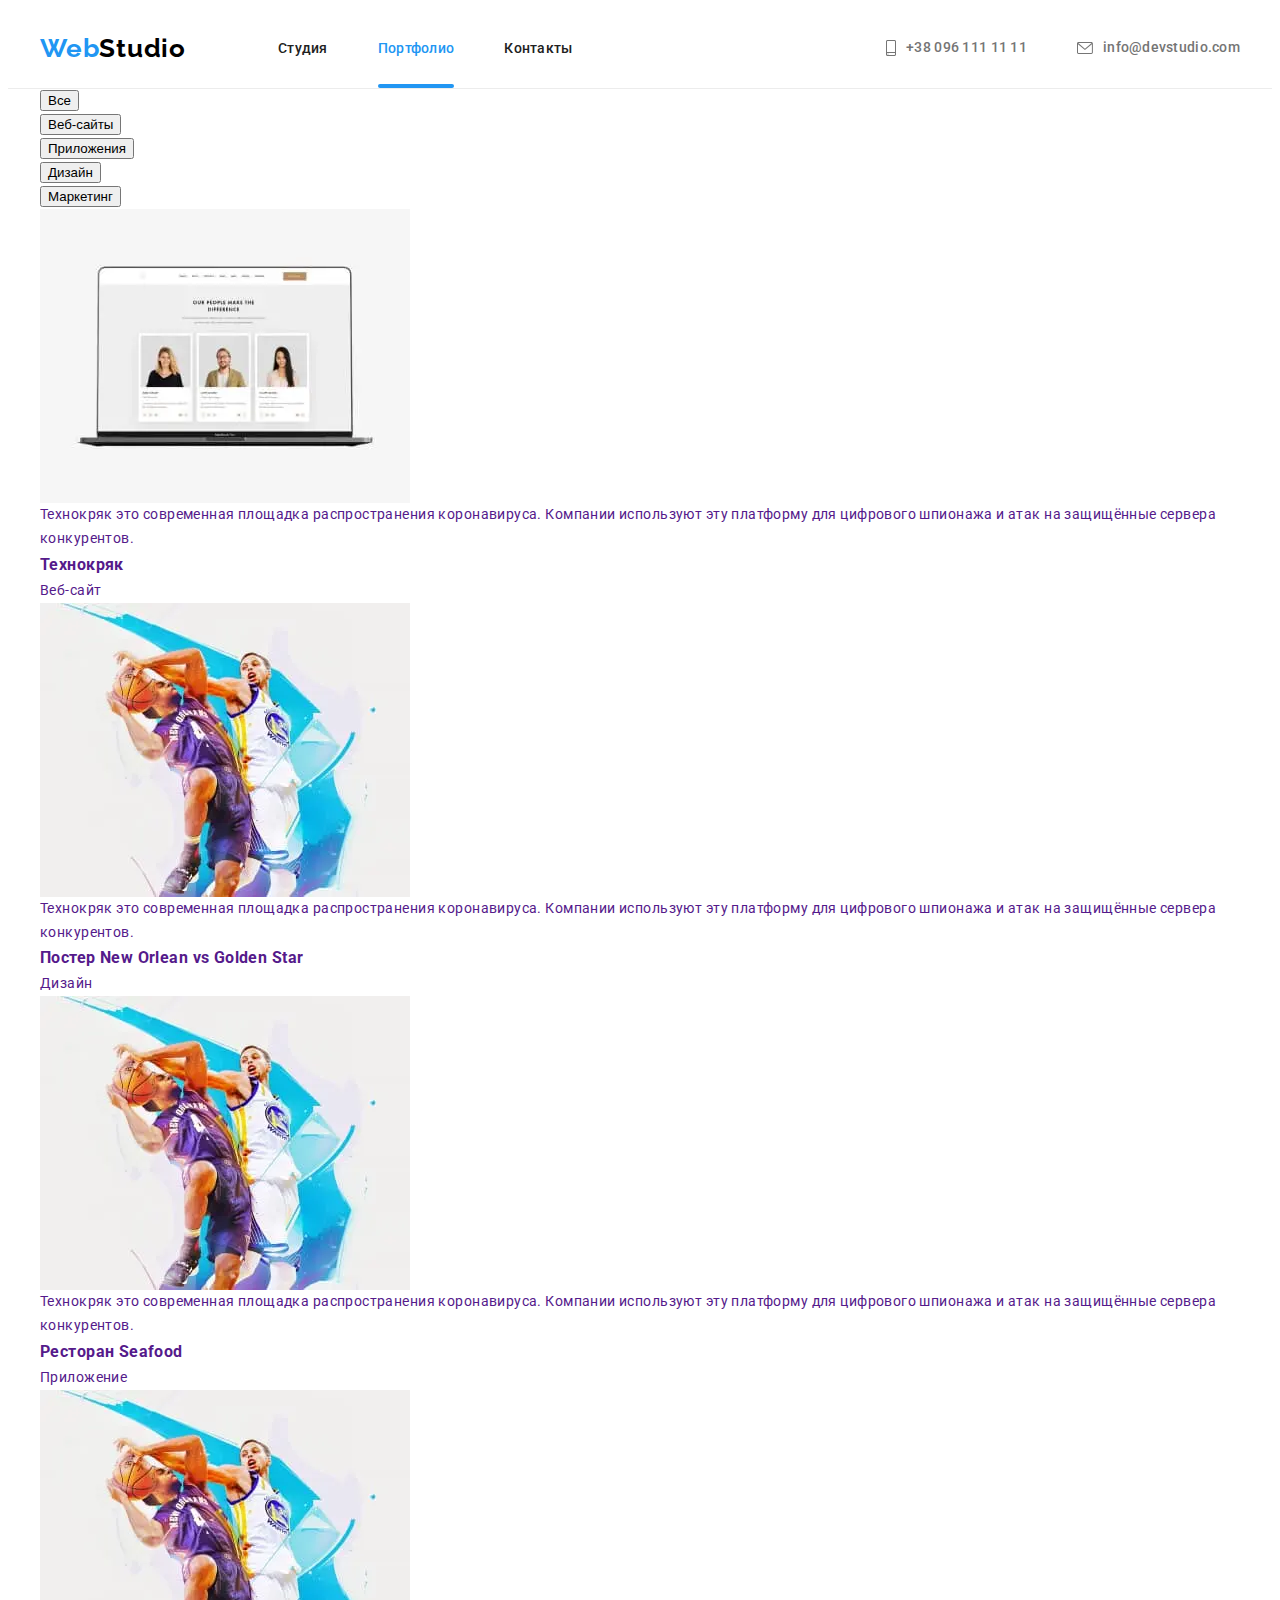
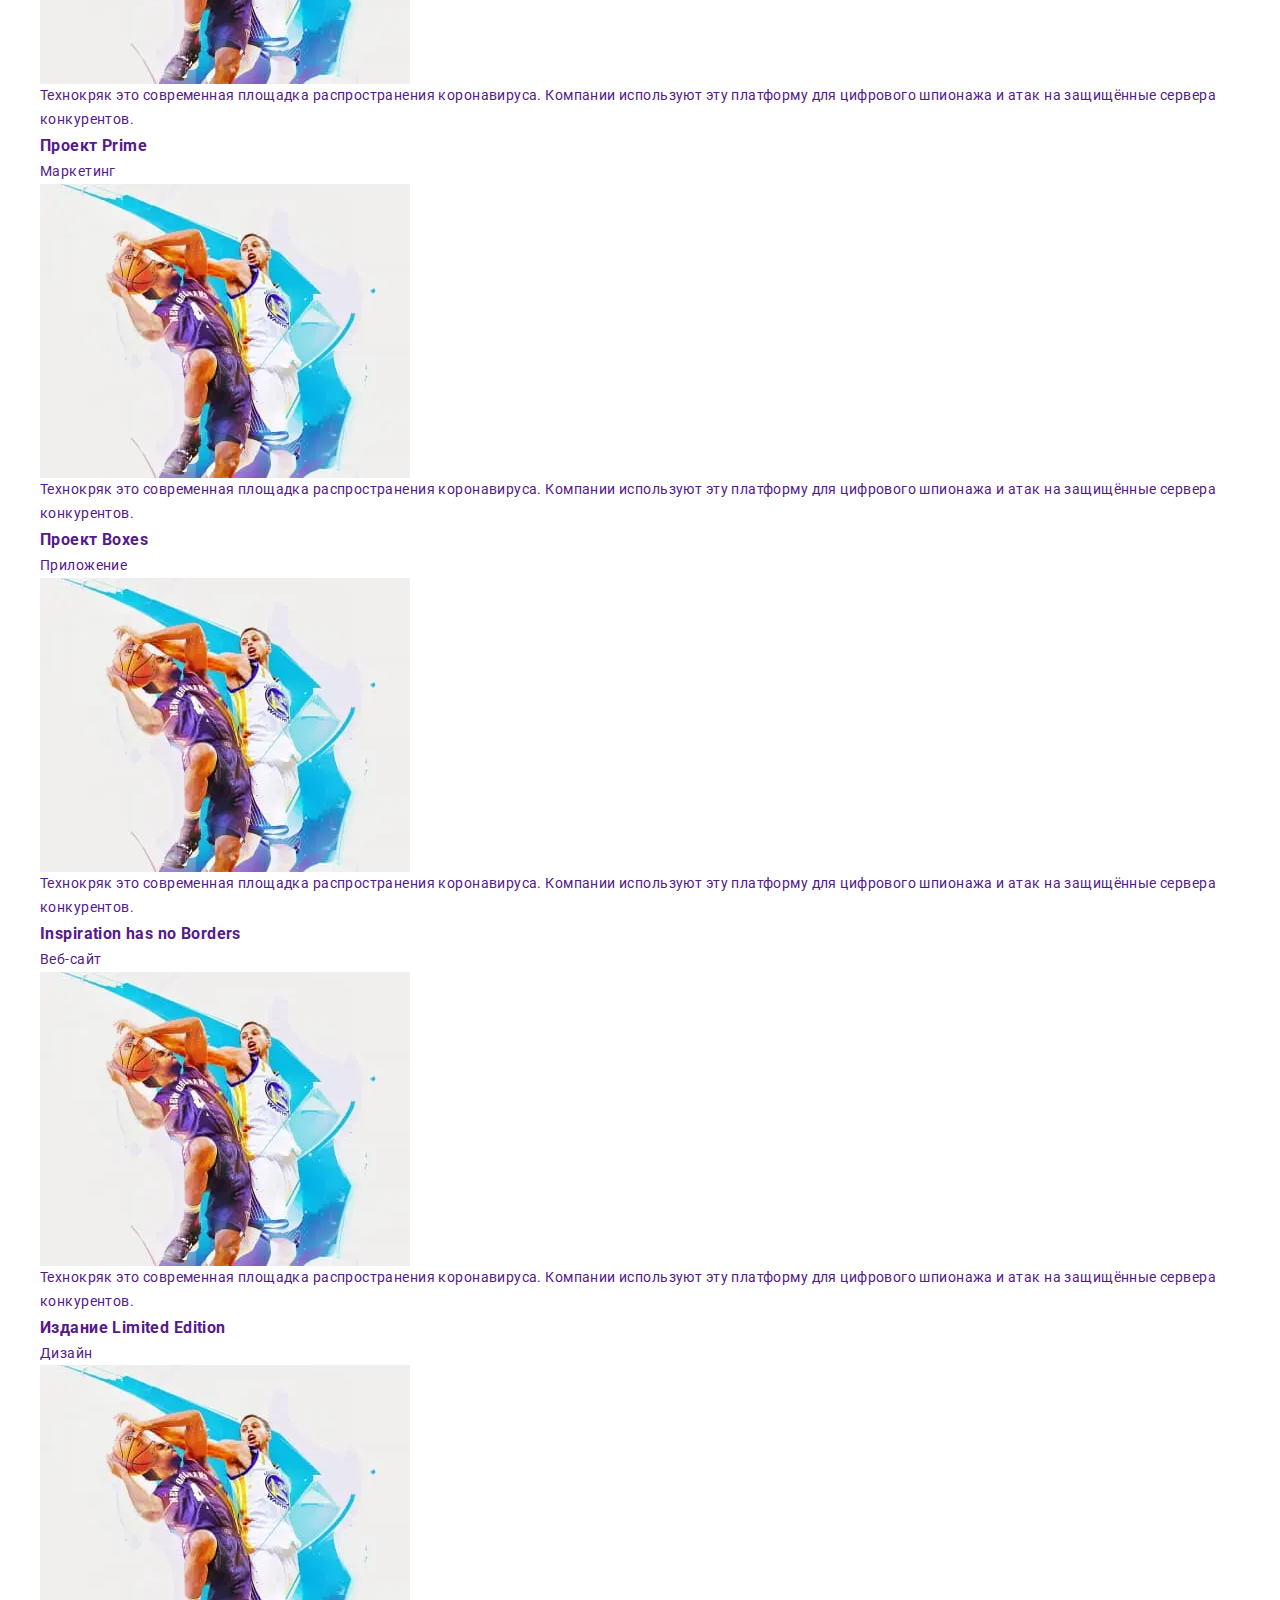
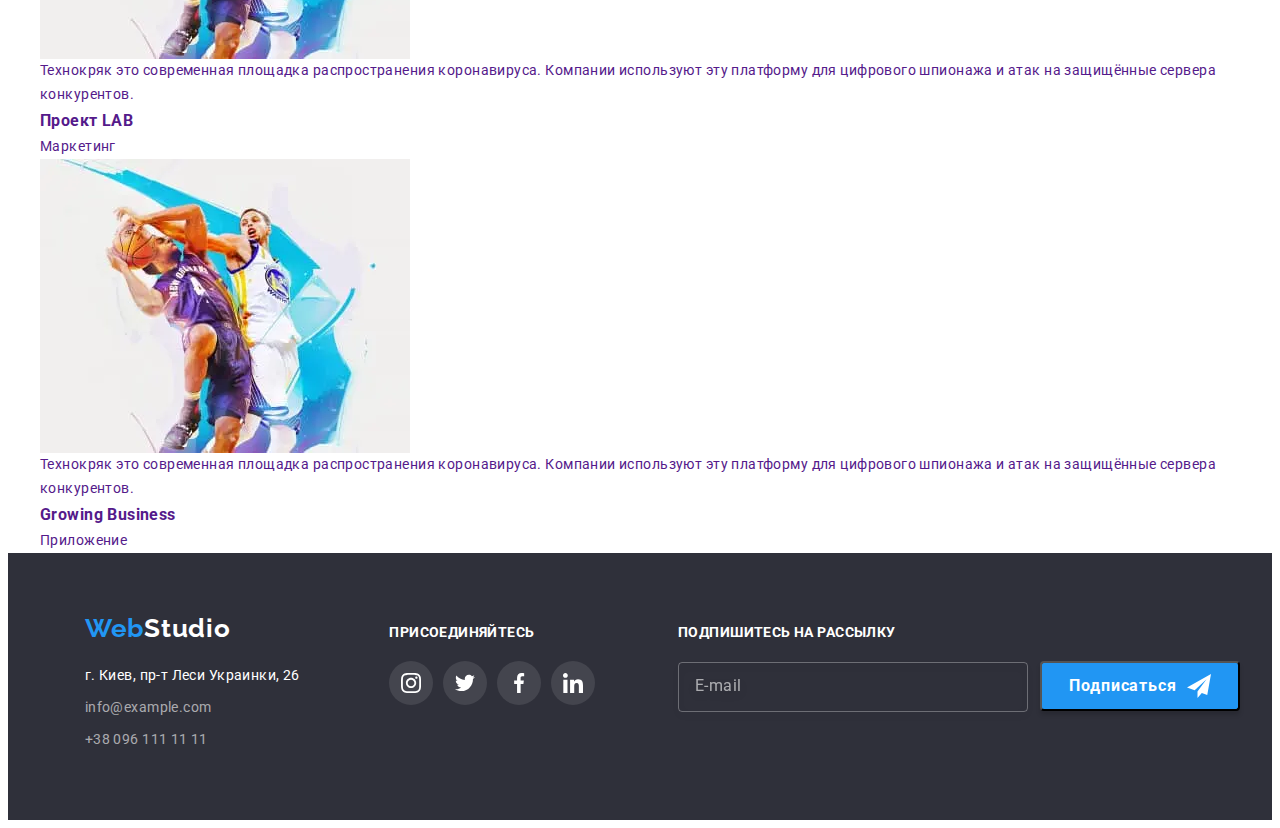
==== commit 1895b1b0: "portfolio start" ====
--- a/portfolio.html
+++ b/portfolio.html
@@ -146,7 +146,7 @@
                     media="(min-width: 320px)" type="image/webp">
                 <source srcset="./images/foto/fotomobile/Portfolio/tehno/img.jpg 1x, ./images/foto/fotomobile/Portfolio/tehno/img@2x.jpg 2x"
                     media="(min-width: 320px)">
-                <img src="./images/foto/desktop/Portfolio/tehno/img.jpg" alt="Технокряк" />
+                <img src="./images/foto/desktop/Portfolio/tehno/img.jpg" alt="Технокряк"/>
             </picture>
             <p class="projects__overlay">
                 Технокряк это современная площадка распространения
@@ -181,7 +181,7 @@
                 <source
                     srcset="./images/foto/fotomobile/Portfolio/orlean/img.jpg 1x, ./images/foto/fotomobile/Portfolio/orlean/img@2x.jpg 2x"
                     media="(min-width: 320px)">
-                <img src="./images/foto/desktop/Portfolio/orlean/img.jpg" alt="Постер New Orlean vs Golden Star" />
+                <img src="./images/foto/desktop/Portfolio/orlean/img.jpg" alt="Постер New Orlean vs Golden Star"/>
             </picture>
             <p class="projects__overlay">
                 Технокряк это современная площадка распространения
@@ -200,7 +200,27 @@
         <li class="projects__item">
             <a class="projects__link link" href="">
                 <div class="projects__thumb">
-            <img src="./images/portf3.jpg" alt="Ресторан Seafood" width="370" height="294">
+        <picture class="picture">
+            <source
+                srcset="./images/foto/desktop/Portfolio/orlean/img.webp 1x, ./images/foto/desktop/Portfolio/orlean/img@2x.webp 2x"
+                media="(min-width: 1200px)" type="image/webp">
+            <source
+                srcset="./images/foto/desktop/Portfolio/orlean/img.jpg 1x, ./images/foto/desktop/Portfolio/orlean/img@2x.jpg 2x"
+                media="(min-width: 1200px)">
+            <source
+                srcset="./images/foto/fottablet/Portfolio/orlean/img.webp 1x, ./images/foto/fottablet/Portfolio/orlean/img@2x.webp 2x"
+                media="(min-width: 768px)" type="image/webp">
+            <source
+                srcset="./images/foto/fottablet/Portfolio/orlean/img.jpg 1x, ./images/foto/fottablet/Portfolio/orlean/img@2x.jpg 2x"
+                media="(min-width: 768px)">
+            <source
+                srcset="./images/foto/fotomobile/Portfolio/orlean/img.webp 1x, ./images/foto/fotomobile/Portfolio/orlean/img@2x.webp 2x"
+                media="(min-width: 320px)" type="image/webp">
+            <source
+                srcset="./images/foto/fotomobile/Portfolio/orlean/img.jpg 1x, ./images/foto/fotomobile/Portfolio/orlean/img@2x.jpg 2x"
+                media="(min-width: 320px)">
+            <img src="./images/foto/desktop/Portfolio/orlean/img.jpg" alt="Ресторан Seafood"/>
+        </picture>
             <p class="projects__overlay">
                 Технокряк это современная площадка распространения
                 коронавируса. Компании используют эту платформу для
@@ -217,7 +237,27 @@
         <li class="projects__item">
             <a class="projects__link link" href="">
                 <div class="projects__thumb">
-            <img src="./images/portf4.jpg" alt="Проект Prime" width="370" height="294">
+            <picture class="picture">
+                <source
+                    srcset="./images/foto/desktop/Portfolio/orlean/img.webp 1x, ./images/foto/desktop/Portfolio/orlean/img@2x.webp 2x"
+                    media="(min-width: 1200px)" type="image/webp">
+                <source
+                    srcset="./images/foto/desktop/Portfolio/orlean/img.jpg 1x, ./images/foto/desktop/Portfolio/orlean/img@2x.jpg 2x"
+                    media="(min-width: 1200px)">
+                <source
+                    srcset="./images/foto/fottablet/Portfolio/orlean/img.webp 1x, ./images/foto/fottablet/Portfolio/orlean/img@2x.webp 2x"
+                    media="(min-width: 768px)" type="image/webp">
+                <source
+                    srcset="./images/foto/fottablet/Portfolio/orlean/img.jpg 1x, ./images/foto/fottablet/Portfolio/orlean/img@2x.jpg 2x"
+                    media="(min-width: 768px)">
+                <source
+                    srcset="./images/foto/fotomobile/Portfolio/orlean/img.webp 1x, ./images/foto/fotomobile/Portfolio/orlean/img@2x.webp 2x"
+                    media="(min-width: 320px)" type="image/webp">
+                <source
+                    srcset="./images/foto/fotomobile/Portfolio/orlean/img.jpg 1x, ./images/foto/fotomobile/Portfolio/orlean/img@2x.jpg 2x"
+                    media="(min-width: 320px)">
+                <img src="./images/foto/desktop/Portfolio/orlean/img.jpg" alt="Проект Prime"/>
+            </picture>
             <p class="projects__overlay">
                 Технокряк это современная площадка распространения
                 коронавируса. Компании используют эту платформу для
@@ -234,7 +274,27 @@
         <li class="projects__item">
             <a class="projects__link link" href="">
                 <div class="projects__thumb">
-            <img src="./images/portf5.jpg" alt="Проект Boxes" width="370" height="294">
+            <picture class="picture">
+                <source
+                    srcset="./images/foto/desktop/Portfolio/orlean/img.webp 1x, ./images/foto/desktop/Portfolio/orlean/img@2x.webp 2x"
+                    media="(min-width: 1200px)" type="image/webp">
+                <source
+                    srcset="./images/foto/desktop/Portfolio/orlean/img.jpg 1x, ./images/foto/desktop/Portfolio/orlean/img@2x.jpg 2x"
+                    media="(min-width: 1200px)">
+                <source
+                    srcset="./images/foto/fottablet/Portfolio/orlean/img.webp 1x, ./images/foto/fottablet/Portfolio/orlean/img@2x.webp 2x"
+                    media="(min-width: 768px)" type="image/webp">
+                <source
+                    srcset="./images/foto/fottablet/Portfolio/orlean/img.jpg 1x, ./images/foto/fottablet/Portfolio/orlean/img@2x.jpg 2x"
+                    media="(min-width: 768px)">
+                <source
+                    srcset="./images/foto/fotomobile/Portfolio/orlean/img.webp 1x, ./images/foto/fotomobile/Portfolio/orlean/img@2x.webp 2x"
+                    media="(min-width: 320px)" type="image/webp">
+                <source
+                    srcset="./images/foto/fotomobile/Portfolio/orlean/img.jpg 1x, ./images/foto/fotomobile/Portfolio/orlean/img@2x.jpg 2x"
+                    media="(min-width: 320px)">
+                <img src="./images/foto/desktop/Portfolio/orlean/img.jpg" alt="Проект Boxes"/>
+            </picture>
             <p class="projects__overlay">
                 Технокряк это современная площадка распространения
                 коронавируса. Компании используют эту платформу для
@@ -251,7 +311,27 @@
         <li class="projects__item">
             <a class="projects__link link" href="">
                 <div class="projects__thumb">
-            <img src="./images/portf6.jpg" alt="Inspiration has no Borders" width="370" height="294">
+            <picture class="picture">
+                <source
+                    srcset="./images/foto/desktop/Portfolio/orlean/img.webp 1x, ./images/foto/desktop/Portfolio/orlean/img@2x.webp 2x"
+                    media="(min-width: 1200px)" type="image/webp">
+                <source
+                    srcset="./images/foto/desktop/Portfolio/orlean/img.jpg 1x, ./images/foto/desktop/Portfolio/orlean/img@2x.jpg 2x"
+                    media="(min-width: 1200px)">
+                <source
+                    srcset="./images/foto/fottablet/Portfolio/orlean/img.webp 1x, ./images/foto/fottablet/Portfolio/orlean/img@2x.webp 2x"
+                    media="(min-width: 768px)" type="image/webp">
+                <source
+                    srcset="./images/foto/fottablet/Portfolio/orlean/img.jpg 1x, ./images/foto/fottablet/Portfolio/orlean/img@2x.jpg 2x"
+                    media="(min-width: 768px)">
+                <source
+                    srcset="./images/foto/fotomobile/Portfolio/orlean/img.webp 1x, ./images/foto/fotomobile/Portfolio/orlean/img@2x.webp 2x"
+                    media="(min-width: 320px)" type="image/webp">
+                <source
+                    srcset="./images/foto/fotomobile/Portfolio/orlean/img.jpg 1x, ./images/foto/fotomobile/Portfolio/orlean/img@2x.jpg 2x"
+                    media="(min-width: 320px)">
+                <img src="./images/foto/desktop/Portfolio/orlean/img.jpg" alt="Inspiration has no Borders"/>
+            </picture>
             <p class="projects__overlay">
                 Технокряк это современная площадка распространения
                 коронавируса. Компании используют эту платформу для
@@ -268,7 +348,27 @@
         <li class="projects__item">
             <a class="projects__link link" href="">
                 <div class="projects__thumb">
-            <img src="./images/portf7.jpg" alt="Издание Limited Edition" width="370" height="294">
+            <picture class="picture">
+                <source
+                    srcset="./images/foto/desktop/Portfolio/orlean/img.webp 1x, ./images/foto/desktop/Portfolio/orlean/img@2x.webp 2x"
+                    media="(min-width: 1200px)" type="image/webp">
+                <source
+                    srcset="./images/foto/desktop/Portfolio/orlean/img.jpg 1x, ./images/foto/desktop/Portfolio/orlean/img@2x.jpg 2x"
+                    media="(min-width: 1200px)">
+                <source
+                    srcset="./images/foto/fottablet/Portfolio/orlean/img.webp 1x, ./images/foto/fottablet/Portfolio/orlean/img@2x.webp 2x"
+                    media="(min-width: 768px)" type="image/webp">
+                <source
+                    srcset="./images/foto/fottablet/Portfolio/orlean/img.jpg 1x, ./images/foto/fottablet/Portfolio/orlean/img@2x.jpg 2x"
+                    media="(min-width: 768px)">
+                <source
+                    srcset="./images/foto/fotomobile/Portfolio/orlean/img.webp 1x, ./images/foto/fotomobile/Portfolio/orlean/img@2x.webp 2x"
+                    media="(min-width: 320px)" type="image/webp">
+                <source
+                    srcset="./images/foto/fotomobile/Portfolio/orlean/img.jpg 1x, ./images/foto/fotomobile/Portfolio/orlean/img@2x.jpg 2x"
+                    media="(min-width: 320px)">
+                <img src="./images/foto/desktop/Portfolio/orlean/img.jpg" alt="Издание Limited Edition"/>
+            </picture>
             <p class="projects__overlay">
                 Технокряк это современная площадка распространения
                 коронавируса. Компании используют эту платформу для
@@ -285,7 +385,27 @@
         <li class="projects__item">
             <a class="projects__link link" href="">
                 <div class="projects__thumb">
-            <img src="./images/portf8.jpg" alt="Проект LAB" width="370" height="294">
+            <picture class="picture">
+                <source
+                    srcset="./images/foto/desktop/Portfolio/orlean/img.webp 1x, ./images/foto/desktop/Portfolio/orlean/img@2x.webp 2x"
+                    media="(min-width: 1200px)" type="image/webp">
+                <source
+                    srcset="./images/foto/desktop/Portfolio/orlean/img.jpg 1x, ./images/foto/desktop/Portfolio/orlean/img@2x.jpg 2x"
+                    media="(min-width: 1200px)">
+                <source
+                    srcset="./images/foto/fottablet/Portfolio/orlean/img.webp 1x, ./images/foto/fottablet/Portfolio/orlean/img@2x.webp 2x"
+                    media="(min-width: 768px)" type="image/webp">
+                <source
+                    srcset="./images/foto/fottablet/Portfolio/orlean/img.jpg 1x, ./images/foto/fottablet/Portfolio/orlean/img@2x.jpg 2x"
+                    media="(min-width: 768px)">
+                <source
+                    srcset="./images/foto/fotomobile/Portfolio/orlean/img.webp 1x, ./images/foto/fotomobile/Portfolio/orlean/img@2x.webp 2x"
+                    media="(min-width: 320px)" type="image/webp">
+                <source
+                    srcset="./images/foto/fotomobile/Portfolio/orlean/img.jpg 1x, ./images/foto/fotomobile/Portfolio/orlean/img@2x.jpg 2x"
+                    media="(min-width: 320px)">
+                <img src="./images/foto/desktop/Portfolio/orlean/img.jpg" alt="Проект LAB"/>
+            </picture>
             <p class="projects__overlay">
                 Технокряк это современная площадка распространения
                 коронавируса. Компании используют эту платформу для
@@ -302,7 +422,27 @@
         <li class="projects__item">
             <a class="projects__link link" href="">
                 <div class="projects__thumb">
-            <img src="./images/portf9.jpg" alt="Growing Business" width="370" height="294">
+            <picture class="picture">
+                <source
+                    srcset="./images/foto/desktop/Portfolio/orlean/img.webp 1x, ./images/foto/desktop/Portfolio/orlean/img@2x.webp 2x"
+                    media="(min-width: 1200px)" type="image/webp">
+                <source
+                    srcset="./images/foto/desktop/Portfolio/orlean/img.jpg 1x, ./images/foto/desktop/Portfolio/orlean/img@2x.jpg 2x"
+                    media="(min-width: 1200px)">
+                <source
+                    srcset="./images/foto/fottablet/Portfolio/orlean/img.webp 1x, ./images/foto/fottablet/Portfolio/orlean/img@2x.webp 2x"
+                    media="(min-width: 768px)" type="image/webp">
+                <source
+                    srcset="./images/foto/fottablet/Portfolio/orlean/img.jpg 1x, ./images/foto/fottablet/Portfolio/orlean/img@2x.jpg 2x"
+                    media="(min-width: 768px)">
+                <source
+                    srcset="./images/foto/fotomobile/Portfolio/orlean/img.webp 1x, ./images/foto/fotomobile/Portfolio/orlean/img@2x.webp 2x"
+                    media="(min-width: 320px)" type="image/webp">
+                <source
+                    srcset="./images/foto/fotomobile/Portfolio/orlean/img.jpg 1x, ./images/foto/fotomobile/Portfolio/orlean/img@2x.jpg 2x"
+                    media="(min-width: 320px)">
+                <img src="./images/foto/desktop/Portfolio/orlean/img.jpg" alt="Growing Business"/>
+            </picture>
             <p class="projects__overlay">
                 Технокряк это современная площадка распространения
                 коронавируса. Компании используют эту платформу для
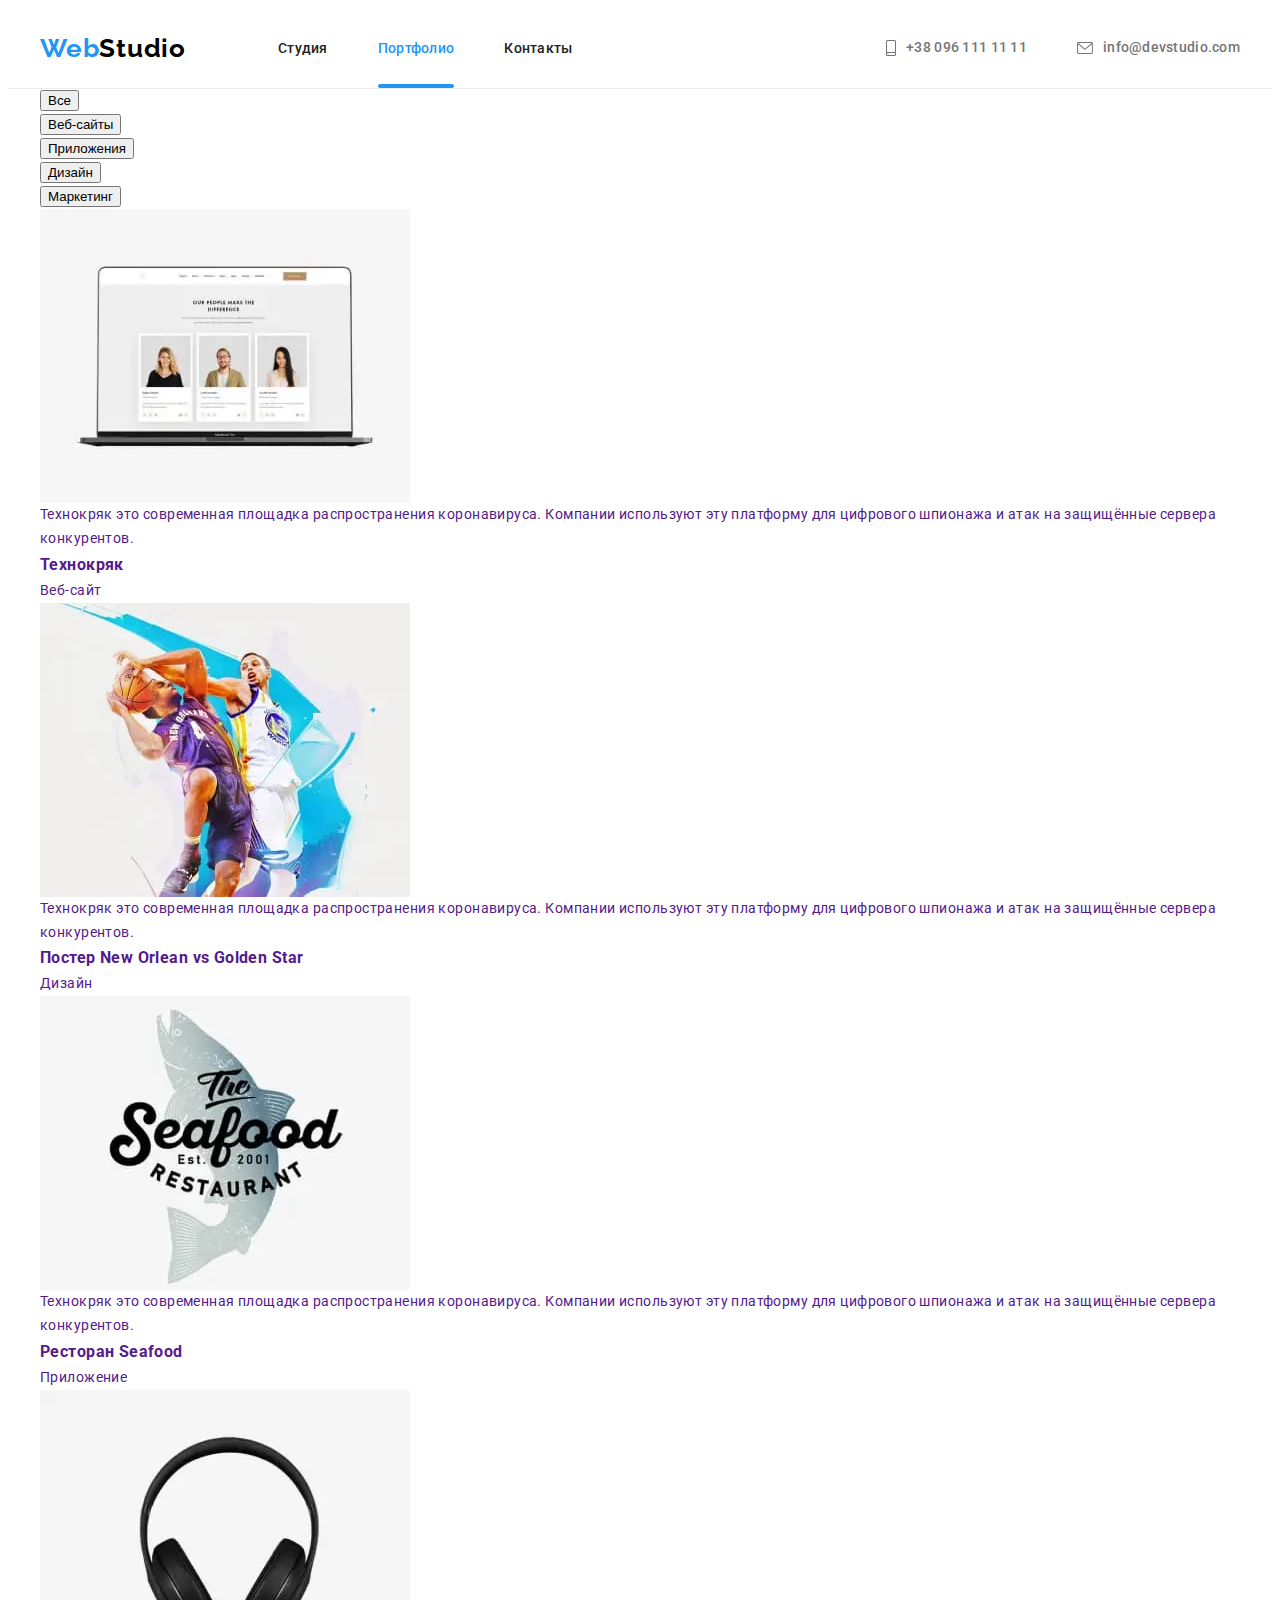
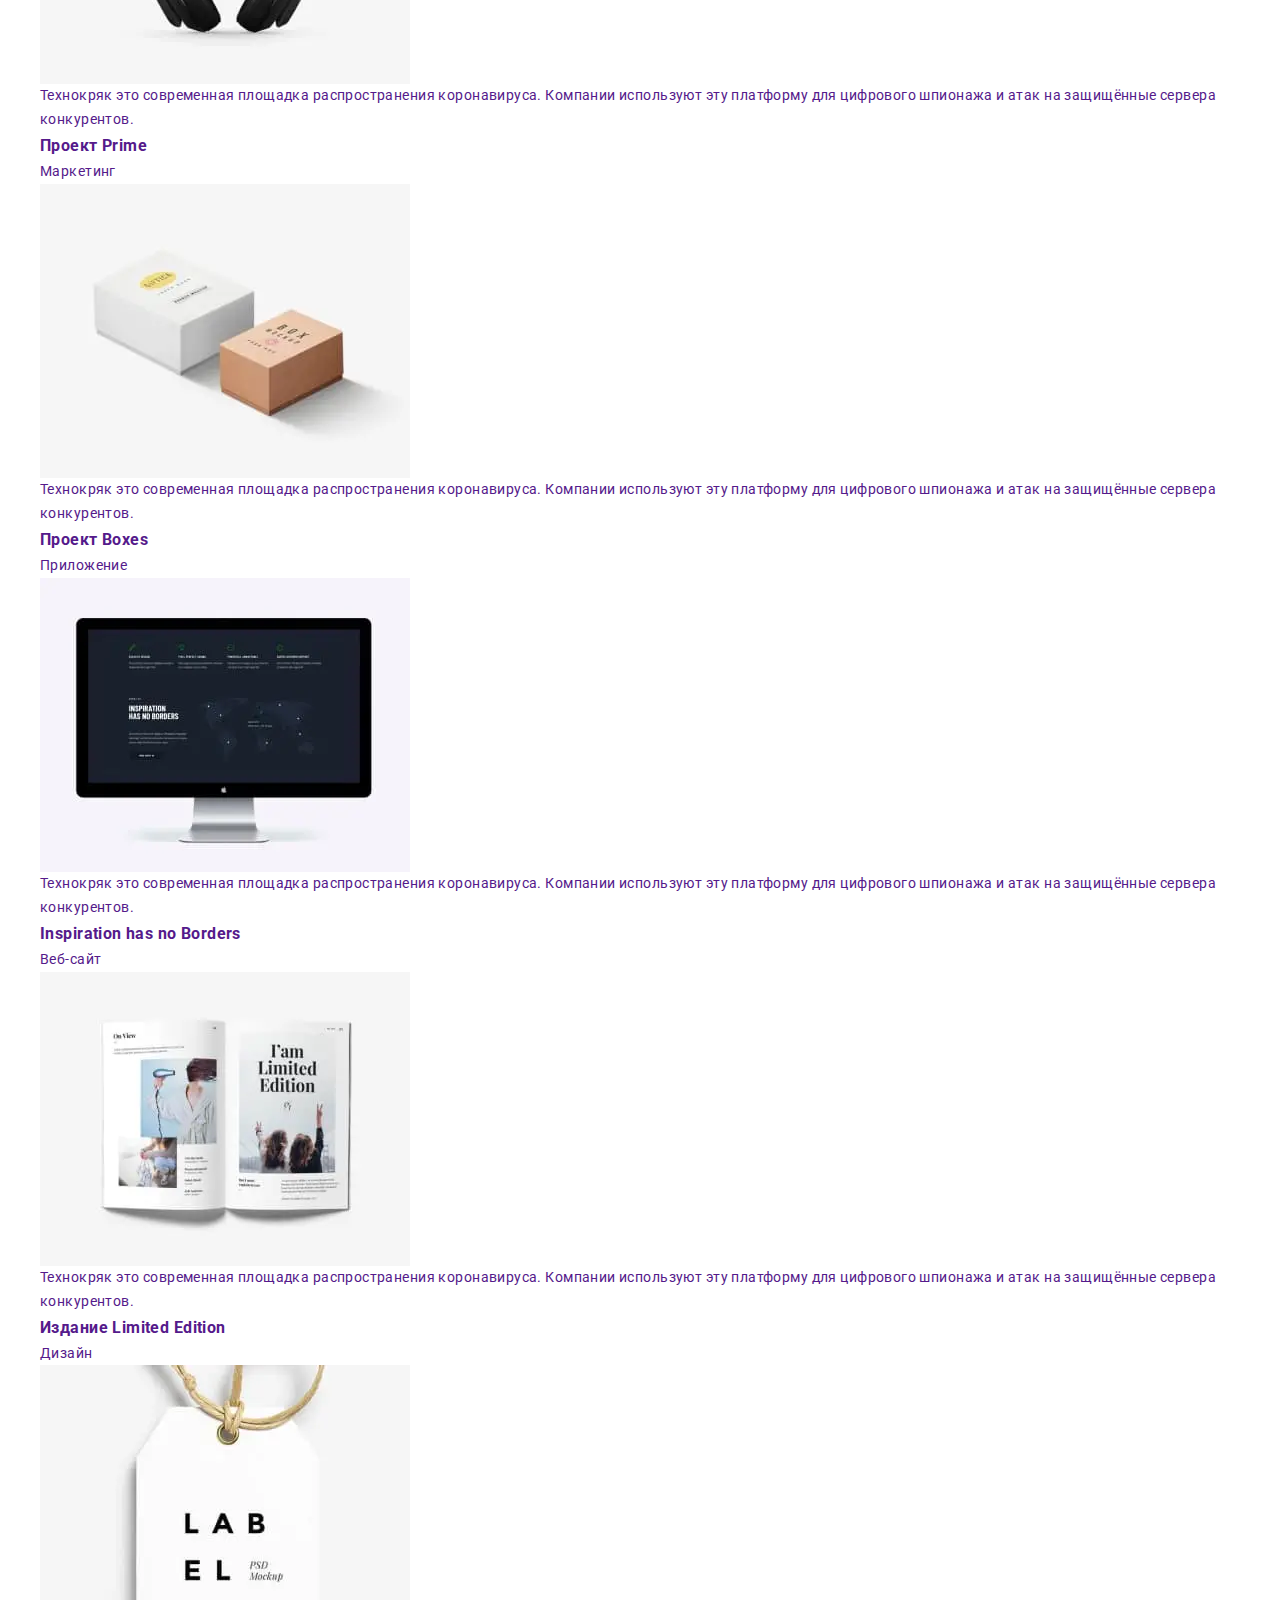
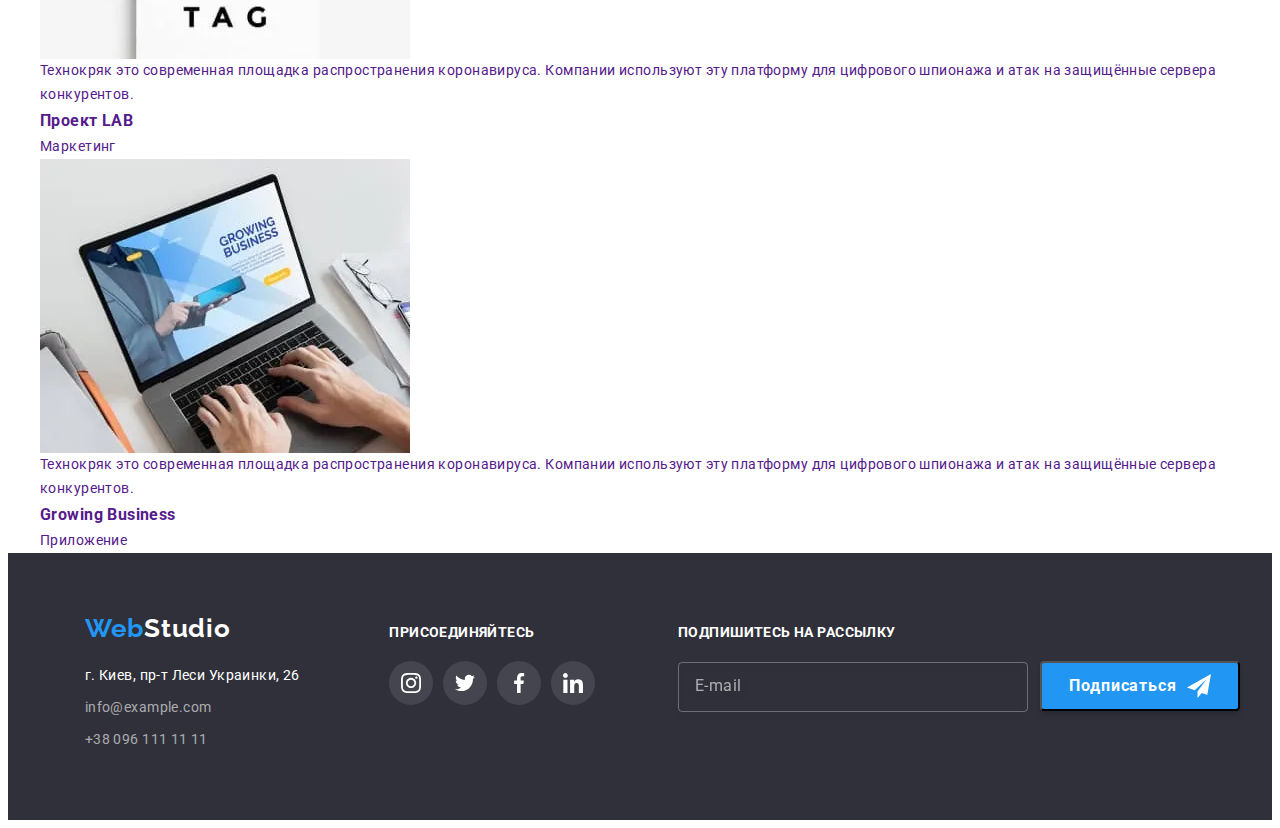
==== commit 4b2a26bb: "add picture portfolio" ====
--- a/portfolio.html
+++ b/portfolio.html
@@ -202,24 +202,24 @@
                 <div class="projects__thumb">
         <picture class="picture">
             <source
-                srcset="./images/foto/desktop/Portfolio/orlean/img.webp 1x, ./images/foto/desktop/Portfolio/orlean/img@2x.webp 2x"
+                srcset="./images/foto/desktop/Portfolio/seafood/img.webp 1x, ./images/foto/desktop/Portfolio/seafood/img@2x.webp 2x"
                 media="(min-width: 1200px)" type="image/webp">
             <source
-                srcset="./images/foto/desktop/Portfolio/orlean/img.jpg 1x, ./images/foto/desktop/Portfolio/orlean/img@2x.jpg 2x"
+                srcset="./images/foto/desktop/Portfolio/seafood/img.jpg 1x, ./images/foto/desktop/Portfolio/seafood/img@2x.jpg 2x"
                 media="(min-width: 1200px)">
             <source
-                srcset="./images/foto/fottablet/Portfolio/orlean/img.webp 1x, ./images/foto/fottablet/Portfolio/orlean/img@2x.webp 2x"
+                srcset="./images/foto/fottablet/Portfolio/seafood/img.webp 1x, ./images/foto/fottablet/Portfolio/seafood/img@2x.webp 2x"
                 media="(min-width: 768px)" type="image/webp">
             <source
-                srcset="./images/foto/fottablet/Portfolio/orlean/img.jpg 1x, ./images/foto/fottablet/Portfolio/orlean/img@2x.jpg 2x"
+                srcset="./images/foto/fottablet/Portfolio/seafood/img.jpg 1x, ./images/foto/fottablet/Portfolio/seafood/img@2x.jpg 2x"
                 media="(min-width: 768px)">
             <source
-                srcset="./images/foto/fotomobile/Portfolio/orlean/img.webp 1x, ./images/foto/fotomobile/Portfolio/orlean/img@2x.webp 2x"
+                srcset="./images/foto/fotomobile/Portfolio/seafood/img.webp 1x, ./images/foto/fotomobile/Portfolio/seafood/img@2x.webp 2x"
                 media="(min-width: 320px)" type="image/webp">
             <source
-                srcset="./images/foto/fotomobile/Portfolio/orlean/img.jpg 1x, ./images/foto/fotomobile/Portfolio/orlean/img@2x.jpg 2x"
+                srcset="./images/foto/fotomobile/Portfolio/seafood/img.jpg 1x, ./images/foto/fotomobile/Portfolio/seafood/img@2x.jpg 2x"
                 media="(min-width: 320px)">
-            <img src="./images/foto/desktop/Portfolio/orlean/img.jpg" alt="Ресторан Seafood"/>
+            <img src="./images/foto/desktop/Portfolio/seafood/img.jpg" alt="Ресторан Seafood"/>
         </picture>
             <p class="projects__overlay">
                 Технокряк это современная площадка распространения
@@ -239,24 +239,24 @@
                 <div class="projects__thumb">
             <picture class="picture">
                 <source
-                    srcset="./images/foto/desktop/Portfolio/orlean/img.webp 1x, ./images/foto/desktop/Portfolio/orlean/img@2x.webp 2x"
-                    media="(min-width: 1200px)" type="image/webp">
-                <source
-                    srcset="./images/foto/desktop/Portfolio/orlean/img.jpg 1x, ./images/foto/desktop/Portfolio/orlean/img@2x.jpg 2x"
-                    media="(min-width: 1200px)">
-                <source
-                    srcset="./images/foto/fottablet/Portfolio/orlean/img.webp 1x, ./images/foto/fottablet/Portfolio/orlean/img@2x.webp 2x"
-                    media="(min-width: 768px)" type="image/webp">
-                <source
-                    srcset="./images/foto/fottablet/Portfolio/orlean/img.jpg 1x, ./images/foto/fottablet/Portfolio/orlean/img@2x.jpg 2x"
-                    media="(min-width: 768px)">
-                <source
-                    srcset="./images/foto/fotomobile/Portfolio/orlean/img.webp 1x, ./images/foto/fotomobile/Portfolio/orlean/img@2x.webp 2x"
-                    media="(min-width: 320px)" type="image/webp">
-                <source
-                    srcset="./images/foto/fotomobile/Portfolio/orlean/img.jpg 1x, ./images/foto/fotomobile/Portfolio/orlean/img@2x.jpg 2x"
-                    media="(min-width: 320px)">
-                <img src="./images/foto/desktop/Portfolio/orlean/img.jpg" alt="Проект Prime"/>
+                    srcset="./images/foto/desktop/Portfolio/prime/img.webp 1x, ./images/foto/desktop/Portfolio/prime/img@2x.webp 2x"
+                    media="(min-width: 1200px)" type="image/webp">
+                <source
+                    srcset="./images/foto/desktop/Portfolio/prime/img.jpg 1x, ./images/foto/desktop/Portfolio/prime/img@2x.jpg 2x"
+                    media="(min-width: 1200px)">
+                <source
+                    srcset="./images/foto/fottablet/Portfolio/prime/img.webp 1x, ./images/foto/fottablet/Portfolio/prime/img@2x.webp 2x"
+                    media="(min-width: 768px)" type="image/webp">
+                <source
+                    srcset="./images/foto/fottablet/Portfolio/prime/img.jpg 1x, ./images/foto/fottablet/Portfolio/prime/img@2x.jpg 2x"
+                    media="(min-width: 768px)">
+                <source
+                    srcset="./images/foto/fotomobile/Portfolio/prime/img.webp 1x, ./images/foto/fotomobile/Portfolio/prime/img@2x.webp 2x"
+                    media="(min-width: 320px)" type="image/webp">
+                <source
+                    srcset="./images/foto/fotomobile/Portfolio/prime/img.jpg 1x, ./images/foto/fotomobile/Portfolio/prime/img@2x.jpg 2x"
+                    media="(min-width: 320px)">
+                <img src="./images/foto/desktop/Portfolio/prime/img.jpg" alt="Проект Prime"/>
             </picture>
             <p class="projects__overlay">
                 Технокряк это современная площадка распространения
@@ -276,24 +276,24 @@
                 <div class="projects__thumb">
             <picture class="picture">
                 <source
-                    srcset="./images/foto/desktop/Portfolio/orlean/img.webp 1x, ./images/foto/desktop/Portfolio/orlean/img@2x.webp 2x"
-                    media="(min-width: 1200px)" type="image/webp">
-                <source
-                    srcset="./images/foto/desktop/Portfolio/orlean/img.jpg 1x, ./images/foto/desktop/Portfolio/orlean/img@2x.jpg 2x"
-                    media="(min-width: 1200px)">
-                <source
-                    srcset="./images/foto/fottablet/Portfolio/orlean/img.webp 1x, ./images/foto/fottablet/Portfolio/orlean/img@2x.webp 2x"
-                    media="(min-width: 768px)" type="image/webp">
-                <source
-                    srcset="./images/foto/fottablet/Portfolio/orlean/img.jpg 1x, ./images/foto/fottablet/Portfolio/orlean/img@2x.jpg 2x"
-                    media="(min-width: 768px)">
-                <source
-                    srcset="./images/foto/fotomobile/Portfolio/orlean/img.webp 1x, ./images/foto/fotomobile/Portfolio/orlean/img@2x.webp 2x"
-                    media="(min-width: 320px)" type="image/webp">
-                <source
-                    srcset="./images/foto/fotomobile/Portfolio/orlean/img.jpg 1x, ./images/foto/fotomobile/Portfolio/orlean/img@2x.jpg 2x"
-                    media="(min-width: 320px)">
-                <img src="./images/foto/desktop/Portfolio/orlean/img.jpg" alt="Проект Boxes"/>
+                    srcset="./images/foto/desktop/Portfolio/boxes/img.webp 1x, ./images/foto/desktop/Portfolio/boxes/img@2x.webp 2x"
+                    media="(min-width: 1200px)" type="image/webp">
+                <source
+                    srcset="./images/foto/desktop/Portfolio/boxes/img.jpg 1x, ./images/foto/desktop/Portfolio/boxes/img@2x.jpg 2x"
+                    media="(min-width: 1200px)">
+                <source
+                    srcset="./images/foto/fottablet/Portfolio/boxes/img.webp 1x, ./images/foto/fottablet/Portfolio/boxes/img@2x.webp 2x"
+                    media="(min-width: 768px)" type="image/webp">
+                <source
+                    srcset="./images/foto/fottablet/Portfolio/boxes/img.jpg 1x, ./images/foto/fottablet/Portfolio/boxes/img@2x.jpg 2x"
+                    media="(min-width: 768px)">
+                <source
+                    srcset="./images/foto/fotomobile/Portfolio/boxes/img.webp 1x, ./images/foto/fotomobile/Portfolio/boxes/img@2x.webp 2x"
+                    media="(min-width: 320px)" type="image/webp">
+                <source
+                    srcset="./images/foto/fotomobile/Portfolio/boxes/img.jpg 1x, ./images/foto/fotomobile/Portfolio/boxes/img@2x.jpg 2x"
+                    media="(min-width: 320px)">
+                <img src="./images/foto/desktop/Portfolio/boxes/img.jpg" alt="Проект Boxes"/>
             </picture>
             <p class="projects__overlay">
                 Технокряк это современная площадка распространения
@@ -313,24 +313,24 @@
                 <div class="projects__thumb">
             <picture class="picture">
                 <source
-                    srcset="./images/foto/desktop/Portfolio/orlean/img.webp 1x, ./images/foto/desktop/Portfolio/orlean/img@2x.webp 2x"
-                    media="(min-width: 1200px)" type="image/webp">
-                <source
-                    srcset="./images/foto/desktop/Portfolio/orlean/img.jpg 1x, ./images/foto/desktop/Portfolio/orlean/img@2x.jpg 2x"
-                    media="(min-width: 1200px)">
-                <source
-                    srcset="./images/foto/fottablet/Portfolio/orlean/img.webp 1x, ./images/foto/fottablet/Portfolio/orlean/img@2x.webp 2x"
-                    media="(min-width: 768px)" type="image/webp">
-                <source
-                    srcset="./images/foto/fottablet/Portfolio/orlean/img.jpg 1x, ./images/foto/fottablet/Portfolio/orlean/img@2x.jpg 2x"
-                    media="(min-width: 768px)">
-                <source
-                    srcset="./images/foto/fotomobile/Portfolio/orlean/img.webp 1x, ./images/foto/fotomobile/Portfolio/orlean/img@2x.webp 2x"
-                    media="(min-width: 320px)" type="image/webp">
-                <source
-                    srcset="./images/foto/fotomobile/Portfolio/orlean/img.jpg 1x, ./images/foto/fotomobile/Portfolio/orlean/img@2x.jpg 2x"
-                    media="(min-width: 320px)">
-                <img src="./images/foto/desktop/Portfolio/orlean/img.jpg" alt="Inspiration has no Borders"/>
+                    srcset="./images/foto/desktop/Portfolio/Inspiration/img.webp 1x, ./images/foto/desktop/Portfolio/Inspiration/img@2x.webp 2x"
+                    media="(min-width: 1200px)" type="image/webp">
+                <source
+                    srcset="./images/foto/desktop/Portfolio/Inspiration/img.jpg 1x, ./images/foto/desktop/Portfolio/Inspiration/img@2x.jpg 2x"
+                    media="(min-width: 1200px)">
+                <source
+                    srcset="./images/foto/fottablet/Portfolio/Inspiration/img.webp 1x, ./images/foto/fottablet/Portfolio/Inspiration/img@2x.webp 2x"
+                    media="(min-width: 768px)" type="image/webp">
+                <source
+                    srcset="./images/foto/fottablet/Portfolio/Inspiration/img.jpg 1x, ./images/foto/fottablet/Portfolio/Inspiration/img@2x.jpg 2x"
+                    media="(min-width: 768px)">
+                <source
+                    srcset="./images/foto/fotomobile/Portfolio/Inspiration/img.webp 1x, ./images/foto/fotomobile/Portfolio/Inspiration/img@2x.webp 2x"
+                    media="(min-width: 320px)" type="image/webp">
+                <source
+                    srcset="./images/foto/fotomobile/Portfolio/Inspiration/img.jpg 1x, ./images/foto/fotomobile/Portfolio/Inspiration/img@2x.jpg 2x"
+                    media="(min-width: 320px)">
+                <img src="./images/foto/desktop/Portfolio/Inspiration/img.jpg" alt="Inspiration has no Borders"/>
             </picture>
             <p class="projects__overlay">
                 Технокряк это современная площадка распространения
@@ -350,24 +350,24 @@
                 <div class="projects__thumb">
             <picture class="picture">
                 <source
-                    srcset="./images/foto/desktop/Portfolio/orlean/img.webp 1x, ./images/foto/desktop/Portfolio/orlean/img@2x.webp 2x"
-                    media="(min-width: 1200px)" type="image/webp">
-                <source
-                    srcset="./images/foto/desktop/Portfolio/orlean/img.jpg 1x, ./images/foto/desktop/Portfolio/orlean/img@2x.jpg 2x"
-                    media="(min-width: 1200px)">
-                <source
-                    srcset="./images/foto/fottablet/Portfolio/orlean/img.webp 1x, ./images/foto/fottablet/Portfolio/orlean/img@2x.webp 2x"
-                    media="(min-width: 768px)" type="image/webp">
-                <source
-                    srcset="./images/foto/fottablet/Portfolio/orlean/img.jpg 1x, ./images/foto/fottablet/Portfolio/orlean/img@2x.jpg 2x"
-                    media="(min-width: 768px)">
-                <source
-                    srcset="./images/foto/fotomobile/Portfolio/orlean/img.webp 1x, ./images/foto/fotomobile/Portfolio/orlean/img@2x.webp 2x"
-                    media="(min-width: 320px)" type="image/webp">
-                <source
-                    srcset="./images/foto/fotomobile/Portfolio/orlean/img.jpg 1x, ./images/foto/fotomobile/Portfolio/orlean/img@2x.jpg 2x"
-                    media="(min-width: 320px)">
-                <img src="./images/foto/desktop/Portfolio/orlean/img.jpg" alt="Издание Limited Edition"/>
+                    srcset="./images/foto/desktop/Portfolio/limited/img.webp 1x, ./images/foto/desktop/Portfolio/limited/img@2x.webp 2x"
+                    media="(min-width: 1200px)" type="image/webp">
+                <source
+                    srcset="./images/foto/desktop/Portfolio/limited/img.jpg 1x, ./images/foto/desktop/Portfolio/limited/img@2x.jpg 2x"
+                    media="(min-width: 1200px)">
+                <source
+                    srcset="./images/foto/fottablet/Portfolio/limited/img.webp 1x, ./images/foto/fottablet/Portfolio/limited/img@2x.webp 2x"
+                    media="(min-width: 768px)" type="image/webp">
+                <source
+                    srcset="./images/foto/fottablet/Portfolio/limited/img.jpg 1x, ./images/foto/fottablet/Portfolio/limited/img@2x.jpg 2x"
+                    media="(min-width: 768px)">
+                <source
+                    srcset="./images/foto/fotomobile/Portfolio/limited/img.webp 1x, ./images/foto/fotomobile/Portfolio/limited/img@2x.webp 2x"
+                    media="(min-width: 320px)" type="image/webp">
+                <source
+                    srcset="./images/foto/fotomobile/Portfolio/limited/img.jpg 1x, ./images/foto/fotomobile/Portfolio/limited/img@2x.jpg 2x"
+                    media="(min-width: 320px)">
+                <img src="./images/foto/desktop/Portfolio/limited/img.jpg" alt="Издание Limited Edition"/>
             </picture>
             <p class="projects__overlay">
                 Технокряк это современная площадка распространения
@@ -387,24 +387,24 @@
                 <div class="projects__thumb">
             <picture class="picture">
                 <source
-                    srcset="./images/foto/desktop/Portfolio/orlean/img.webp 1x, ./images/foto/desktop/Portfolio/orlean/img@2x.webp 2x"
-                    media="(min-width: 1200px)" type="image/webp">
-                <source
-                    srcset="./images/foto/desktop/Portfolio/orlean/img.jpg 1x, ./images/foto/desktop/Portfolio/orlean/img@2x.jpg 2x"
-                    media="(min-width: 1200px)">
-                <source
-                    srcset="./images/foto/fottablet/Portfolio/orlean/img.webp 1x, ./images/foto/fottablet/Portfolio/orlean/img@2x.webp 2x"
-                    media="(min-width: 768px)" type="image/webp">
-                <source
-                    srcset="./images/foto/fottablet/Portfolio/orlean/img.jpg 1x, ./images/foto/fottablet/Portfolio/orlean/img@2x.jpg 2x"
-                    media="(min-width: 768px)">
-                <source
-                    srcset="./images/foto/fotomobile/Portfolio/orlean/img.webp 1x, ./images/foto/fotomobile/Portfolio/orlean/img@2x.webp 2x"
-                    media="(min-width: 320px)" type="image/webp">
-                <source
-                    srcset="./images/foto/fotomobile/Portfolio/orlean/img.jpg 1x, ./images/foto/fotomobile/Portfolio/orlean/img@2x.jpg 2x"
-                    media="(min-width: 320px)">
-                <img src="./images/foto/desktop/Portfolio/orlean/img.jpg" alt="Проект LAB"/>
+                    srcset="./images/foto/desktop/Portfolio/lab/img.webp 1x, ./images/foto/desktop/Portfolio/lab/img@2x.webp 2x"
+                    media="(min-width: 1200px)" type="image/webp">
+                <source
+                    srcset="./images/foto/desktop/Portfolio/lab/img.jpg 1x, ./images/foto/desktop/Portfolio/lab/img@2x.jpg 2x"
+                    media="(min-width: 1200px)">
+                <source
+                    srcset="./images/foto/fottablet/Portfolio/lab/img.webp 1x, ./images/foto/fottablet/Portfolio/lab/img@2x.webp 2x"
+                    media="(min-width: 768px)" type="image/webp">
+                <source
+                    srcset="./images/foto/fottablet/Portfolio/lab/img.jpg 1x, ./images/foto/fottablet/Portfolio/lab/img@2x.jpg 2x"
+                    media="(min-width: 768px)">
+                <source
+                    srcset="./images/foto/fotomobile/Portfolio/lab/img.webp 1x, ./images/foto/fotomobile/Portfolio/lab/img@2x.webp 2x"
+                    media="(min-width: 320px)" type="image/webp">
+                <source
+                    srcset="./images/foto/fotomobile/Portfolio/lab/img.jpg 1x, ./images/foto/fotomobile/Portfolio/lab/img@2x.jpg 2x"
+                    media="(min-width: 320px)">
+                <img src="./images/foto/desktop/Portfolio/lab/img.jpg" alt="Проект LAB"/>
             </picture>
             <p class="projects__overlay">
                 Технокряк это современная площадка распространения
@@ -424,24 +424,24 @@
                 <div class="projects__thumb">
             <picture class="picture">
                 <source
-                    srcset="./images/foto/desktop/Portfolio/orlean/img.webp 1x, ./images/foto/desktop/Portfolio/orlean/img@2x.webp 2x"
-                    media="(min-width: 1200px)" type="image/webp">
-                <source
-                    srcset="./images/foto/desktop/Portfolio/orlean/img.jpg 1x, ./images/foto/desktop/Portfolio/orlean/img@2x.jpg 2x"
-                    media="(min-width: 1200px)">
-                <source
-                    srcset="./images/foto/fottablet/Portfolio/orlean/img.webp 1x, ./images/foto/fottablet/Portfolio/orlean/img@2x.webp 2x"
-                    media="(min-width: 768px)" type="image/webp">
-                <source
-                    srcset="./images/foto/fottablet/Portfolio/orlean/img.jpg 1x, ./images/foto/fottablet/Portfolio/orlean/img@2x.jpg 2x"
-                    media="(min-width: 768px)">
-                <source
-                    srcset="./images/foto/fotomobile/Portfolio/orlean/img.webp 1x, ./images/foto/fotomobile/Portfolio/orlean/img@2x.webp 2x"
-                    media="(min-width: 320px)" type="image/webp">
-                <source
-                    srcset="./images/foto/fotomobile/Portfolio/orlean/img.jpg 1x, ./images/foto/fotomobile/Portfolio/orlean/img@2x.jpg 2x"
-                    media="(min-width: 320px)">
-                <img src="./images/foto/desktop/Portfolio/orlean/img.jpg" alt="Growing Business"/>
+                    srcset="./images/foto/desktop/Portfolio/business/img.webp 1x, ./images/foto/desktop/Portfolio/business/img@2x.webp 2x"
+                    media="(min-width: 1200px)" type="image/webp">
+                <source
+                    srcset="./images/foto/desktop/Portfolio/business/img.jpg 1x, ./images/foto/desktop/Portfolio/business/img@2x.jpg 2x"
+                    media="(min-width: 1200px)">
+                <source
+                    srcset="./images/foto/fottablet/Portfolio/business/img.webp 1x, ./images/foto/fottablet/Portfolio/business/img@2x.webp 2x"
+                    media="(min-width: 768px)" type="image/webp">
+                <source
+                    srcset="./images/foto/fottablet/Portfolio/business/img.jpg 1x, ./images/foto/fottablet/Portfolio/business/img@2x.jpg 2x"
+                    media="(min-width: 768px)">
+                <source
+                    srcset="./images/foto/fotomobile/Portfolio/business/img.webp 1x, ./images/foto/fotomobile/Portfolio/business/img@2x.webp 2x"
+                    media="(min-width: 320px)" type="image/webp">
+                <source
+                    srcset="./images/foto/fotomobile/Portfolio/business/img.jpg 1x, ./images/foto/fotomobile/Portfolio/business/img@2x.jpg 2x"
+                    media="(min-width: 320px)">
+                <img src="./images/foto/desktop/Portfolio/business/img.jpg" alt="Growing Business"/>
             </picture>
             <p class="projects__overlay">
                 Технокряк это современная площадка распространения
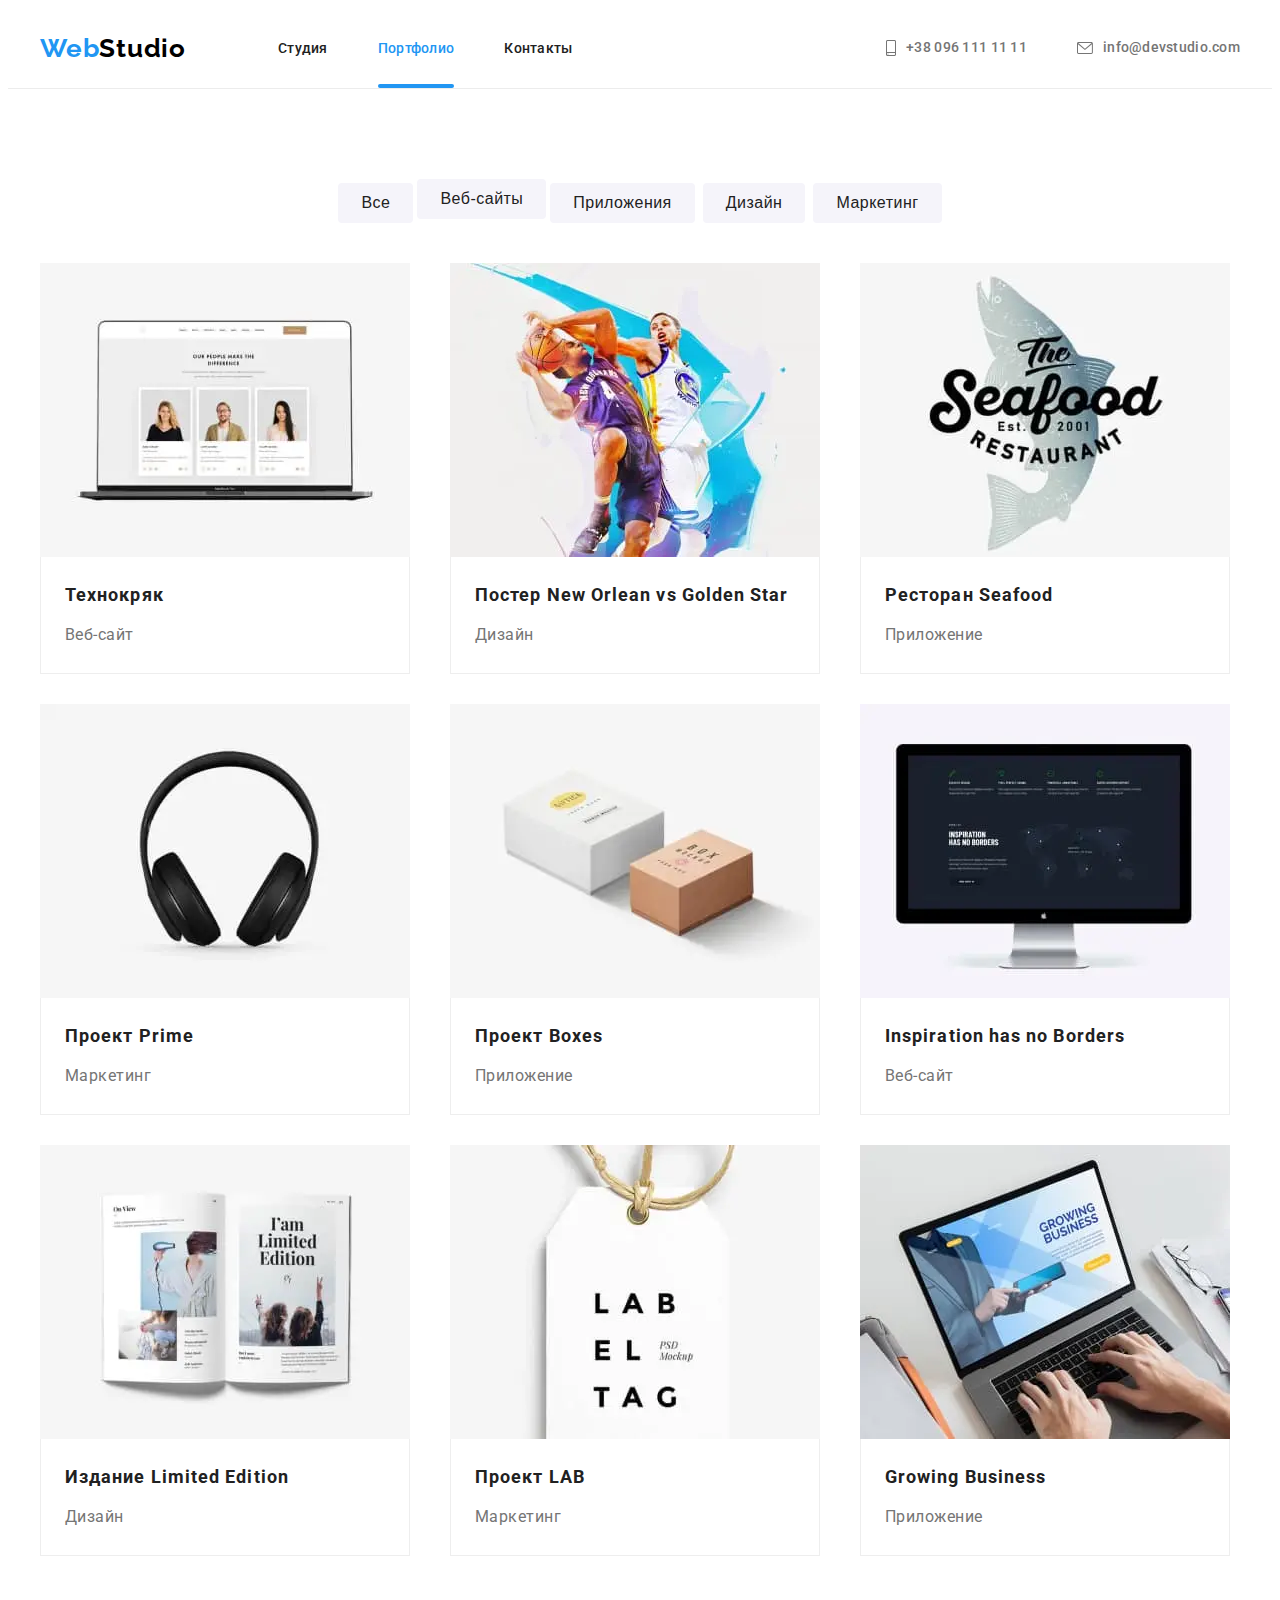
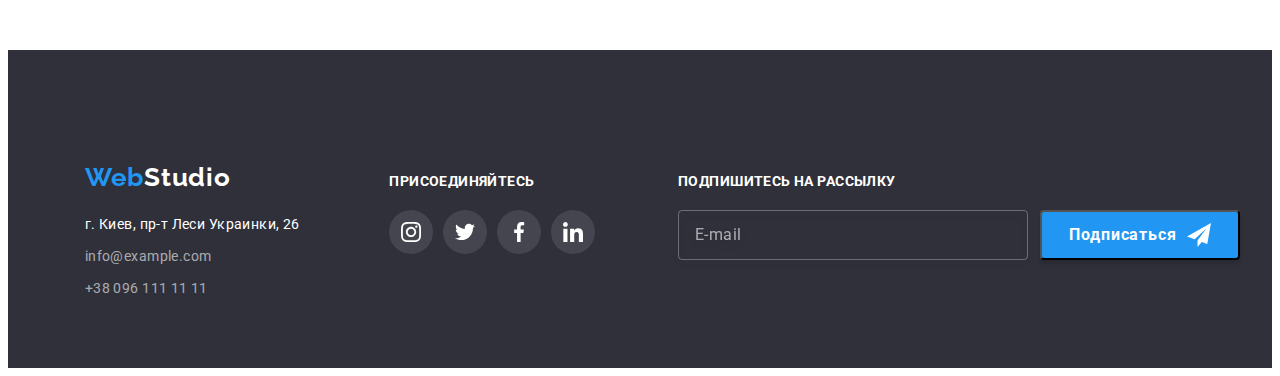
==== commit 2befca5b: "finish him" ====
--- a/portfolio.html
+++ b/portfolio.html
@@ -103,7 +103,6 @@
     <main>
 <!--Portfolio-->
     <!-- FILTER -навигация фильтра -->
-    
     <section class="filters">
         <div class="container">
         <h1 class="visually-hidden">Портфолио</h1>
--- a/css/portfolio.min.css
+++ b/css/portfolio.min.css
@@ -1,2 +1,2 @@
-:root{--main-font: 'Roboto', sans-serif;--secondery-font: 'Raleway', sans-serif;--accent-color: #2196f3;--title-text-color: #212121;--secondary-text-color: #757575;--primary-white-color: #ffffff;--footer-background-color: #2f303a;--button-back-color: #f5f4fa;--footer-link-color: rgba(255, 255, 255, 0.6);--hero-background-color: #2f303a;--body-color: #e5e5e5;--timing-funktion: 250ms cubic-bezier(0.4, 0, 0.2, 1)}body{font-family:var(--main-font);color:var(--secondary-text-color);background-color:var(--primary-white-color);letter-spacing:0.03em;font-size:14px;line-height:1.71;font-weight:400}h1,h2,h3,h4,h5,h6,p{margin:0;padding:0}ul,ol{margin:0;padding:0}img{display:block;max-width:100%;height:auto}.link{text-decoration:none}.list{list-style:none}.address{font-style:normal}.visually-hidden{position:absolute !important;clip:rect(1px 1px 1px 1px);clip:rect(1px, 1px, 1px, 1px);padding:0 !important;border:0 !important;height:1px !important;width:1px !important;overflow:hidden}.container{padding:0 15px}@media screen and (min-width: 480px){.container{width:480px;margin:0 auto}}@media screen and (min-width: 768px){.container{width:768px}}@media screen and (min-width: 1200px){.container{width:1200px}}.header{border-bottom:1px solid #ececec}.header__container{padding-left:15px;padding-right:15px;display:-webkit-box;display:-ms-flexbox;display:flex;-webkit-box-align:center;-ms-flex-align:center;align-items:center;-webkit-box-pack:justify;-ms-flex-pack:justify;justify-content:space-between}@media screen and (min-width: 480px){.header__container{width:480px;margin:0 auto}}@media screen and (min-width: 768px){.header__container{width:768px;margin:0 auto}}@media screen and (min-width: 1200px){.header__container{width:1200px;min-height:80px;display:-webkit-box;display:-ms-flexbox;display:flex;-webkit-box-align:center;-ms-flex-align:center;align-items:center;margin:0 auto;padding:0 15px}}.mobile-menu{position:fixed;top:0;left:50%;width:100vw;display:-webkit-box;display:-ms-flexbox;display:flex;-webkit-box-orient:vertical;-webkit-box-direction:normal;-ms-flex-direction:column;flex-direction:column;-webkit-box-pack:justify;-ms-flex-pack:justify;justify-content:space-between;max-width:480px;height:100vh;background-color:#ffffff;padding:48px 40px;-webkit-transform:translateY(-100%) translateX(-50%);transform:translateY(-100%) translateX(-50%);-webkit-transition:-webkit-transform 250ms cubic-bezier(0.4, 0, 0.2, 1);transition:-webkit-transform 250ms cubic-bezier(0.4, 0, 0.2, 1);transition:transform 250ms cubic-bezier(0.4, 0, 0.2, 1);transition:transform 250ms cubic-bezier(0.4, 0, 0.2, 1), -webkit-transform 250ms cubic-bezier(0.4, 0, 0.2, 1);overflow:scroll}.is-open{-webkit-transform:translateY(0) translateX(-50%);transform:translateY(0) translateX(-50%)}.burger__button{background-color:transparent;padding:0;border:none}.burger__icon{width:40px;height:40px;fill:#000000}.burger__icon:hover,.burger__icon:focus{fill:var(--accent-color);-webkit-transition:fill var(--timing-funktion);transition:fill var(--timing-funktion)}.mobile-menu-close__button{position:absolute;top:10px;right:15px;border:0;padding:0;background-color:transparent}.mobile-menu-close__icon{width:40px;height:40px;fill:#212121;-webkit-transition:fill var(--timing-funktion);transition:fill var(--timing-funktion)}.mobile-menu-close__icon:hover,.mobile-menu-close__icon:focus{fill:var(--accent-color)}.mobile-menu__item:nth-child(-n+2){margin-bottom:32px}.mobile-menu__link{position:relative;color:var(--title-text-color);font-family:Roboto;font-weight:500;font-size:40px;line-height:1.18;letter-spacing:0.02em}.mobile-menu__link:hover,.mobile-menu__link:focus{color:var(--accent-color);-webkit-transition:color var(--timing-funktion);transition:color var(--timing-funktion)}.mobile-menu-contacts__list{margin-bottom:64px}.mobile-menu-contacts__item:not(:last-child){margin-bottom:32px}.mobile-menu-contacts__link{font-family:Roboto;font-weight:500;font-size:24px;line-height:1.17;letter-spacing:0.02em;color:#757575}.mobile-menu-contacts__link--active{font-family:Roboto;font-style:normal;font-weight:500;font-size:34px;line-height:1.18;letter-spacing:0.02em;color:var(--accent-color)}@media screen and (max-width: 424px){.mobile-menu-contacts__link--active{font-size:26px}}.mobile-networks__list{display:-webkit-box;display:-ms-flexbox;display:flex;-ms-flex-wrap:wrap;flex-wrap:wrap}.mobile-networks__link{font-family:Roboto;font-style:normal;font-weight:500;font-size:13px;line-height:1.2;letter-spacing:0.02em;color:#2196f3}@media screen and (min-width: 425px){.mobile-networks__link{font-size:16px}}@media screen and (min-width: 480px){.mobile-networks__link{font-size:18px}}@media screen and (min-width: 375px){.mobile-networks__item:not(:last-child){padding-right:10px;border-right:1px solid rgba(33,33,33,0.2)}}.mobile-networks__item:not(:first-child){padding-left:10px}@media screen and (min-width: 768px){.burger__button{display:none}.mobile-menu{display:none}}.navigation__list{display:none}@media screen and (min-width: 768px){.navigation{display:-webkit-box;display:-ms-flexbox;display:flex;-webkit-box-align:center;-ms-flex-align:center;align-items:center;-webkit-box-pack:justify;-ms-flex-pack:justify;justify-content:space-between}.navigation__list{display:-webkit-box;display:-ms-flexbox;display:flex;-webkit-box-pack:justify;-ms-flex-pack:justify;justify-content:space-between}.navigation{display:-webkit-box;display:-ms-flexbox;display:flex;-webkit-box-align:center;-ms-flex-align:center;align-items:center}.navigation__item:not(:last-child){margin-right:50px}.navigation__list{display:-webkit-box;display:-ms-flexbox;display:flex;-webkit-box-align:center;-ms-flex-align:center;align-items:center}.navigation__link{position:relative;padding-top:32px;padding-bottom:32px;font-weight:500;font-size:14px;line-height:1.15;letter-spacing:0.02em;display:block;color:var(--title-text-color)}.navigation__link:hover,.navigation__link:focus{color:var(--accent-color);-webkit-transition:color var(--timing-funktion);transition:color var(--timing-funktion)}.navigation__link--active{color:#2196f3}.navigation__link--active::after{content:'';position:absolute;left:0;bottom:0;width:100%;height:4px;background:var(--accent-color);border-radius:2px}}.contacts__list{display:none}@media screen and (min-width: 768px){.contacts__list{display:-webkit-box;display:-ms-flexbox;display:flex;-webkit-box-orient:vertical;-webkit-box-direction:normal;-ms-flex-direction:column;flex-direction:column}.contacts__icon{margin-right:10px;fill:#757575}.contacts__icon:hover,.contacts__icon:focus{fill:var(--accent-color);-webkit-transition:fill var(--timing-funktion);transition:fill var(--timing-funktion)}.contacts__item{display:-webkit-box;display:-ms-flexbox;display:flex}.contacts__item:not(:last-child){margin-bottom:10px}.contacts__link{display:-webkit-box;display:-ms-flexbox;display:flex;-webkit-box-align:center;-ms-flex-align:center;align-items:center;font-family:Roboto;font-style:normal;font-weight:500;font-size:12px;line-height:1.17;letter-spacing:0.02em;color:#757575}.contacts__link:hover,.contacts__link:focus{color:var(--accent-color);-webkit-transition:color var(--timing-funktion);transition:color var(--timing-funktion)}}@media screen and (min-width: 1200px){.contacts__list{display:-webkit-box;display:-ms-flexbox;display:flex;-webkit-box-orient:horizontal;-webkit-box-direction:normal;-ms-flex-direction:row;flex-direction:row}.contacts__item:not(:last-child){margin-bottom:0}.contacts__item:not(:last-child){margin-bottom:0}.contacts__item:not(:last-child):first-child{margin-right:50px}.contacts__item:not(:last-child):last-child{margin-bottom:0;margin-right:30px}.contacts__link{font-weight:500;font-size:14px;line-height:1.14;letter-spacing:0.02em;padding-top:32px;padding-bottom:32px;text-decoration:none;-webkit-transition:color var(--timing-funktion);transition:color var(--timing-funktion)}.contacts__icon{fill:currentColor;-webkit-transition:color var(--timing-funktion);transition:color var(--timing-funktion)}.contacts__link:hover .contacts__icon,.contacts__link:focus .contacts__icon{color:var(--accent-color)}}.title{font-weight:500;color:var(--title-text-color);font-size:16px;line-height:1.19;margin-bottom:10px;letter-spacing:0.03em}.header__logo{color:var(--accent-color);font-family:var(--secondery-font);font-weight:700;font-size:24px;line-height:1.17;letter-spacing:0.03em;text-decoration:none;padding-top:16px;padding-bottom:16px;display:block}@media screen and (min-width: 1200px){.header__logo{font-size:26px;line-height:1.19}}@media screen and (min-width: 768px){.header__logo{margin-right:88px}}@media screen and (min-width: 1200px){.header__logo{margin-right:92px}}.logo{color:var(--accent-color);font-family:var(--secondery-font);font-weight:700;font-size:26px;line-height:1.19;letter-spacing:0.03em;text-decoration:none;display:block;padding-bottom:20px}.logo__footer{color:var(--primary-white-color)}.logo__header{color:#000000}.section__title{font-weight:700;font-size:36px;line-height:1.16;text-align:center;letter-spacing:0.03em;color:var(--title-text-color);margin-bottom:60px}.social-icon__list{display:-webkit-box;display:-ms-flexbox;display:flex;-webkit-box-pack:center;-ms-flex-pack:center;justify-content:center;margin-bottom:24px}.social-icon__link{display:-webkit-inline-box;display:-ms-inline-flexbox;display:inline-flex;-webkit-box-pack:center;-ms-flex-pack:center;justify-content:center;-webkit-box-align:center;-ms-flex-align:center;align-items:center;height:100%;width:100%;border-radius:50%;color:#afb1b8;-webkit-transition:color var(--timing-funktion),background-color var(--timing-funktion);transition:color var(--timing-funktion),background-color var(--timing-funktion)}.team__deskr .social-icon__link:hover,.team__deskr .social-icon__link:focus{background-color:var(--accent-color);color:var(--primary-white-color)}.footer-social .social-icon__link:hover,.footer-social .social-icon__link:focus{background-color:var(--accent-color)}.footer-social .social-icon__link{background-color:rgba(255,255,255,0.1);color:var(--primary-white-color)}.social-icon__item{width:44px;height:44px}.social-icon__item:not(:last-child){margin-right:10px}.social-icon__pict{fill:var(--primary-white-color)}.backdrop{position:fixed;top:0;left:0;width:100vw;height:100vh;z-index:50;background-color:rgba(0,0,0,0.2);opacity:1;-webkit-transition:opacity 250ms cubic-bezier(0.4, 0, 0.2, 1);transition:opacity 250ms cubic-bezier(0.4, 0, 0.2, 1)}.footer{background-color:#2f303a}.footer__container{display:-webkit-box;display:-ms-flexbox;display:flex;-webkit-box-orient:vertical;-webkit-box-direction:normal;-ms-flex-direction:column;flex-direction:column;-webkit-box-align:center;-ms-flex-align:center;align-items:center;padding-top:60px;padding-bottom:60px}@media screen and (min-width: 1200px){.footer__container{-webkit-box-orient:horizontal;-webkit-box-direction:normal;-ms-flex-direction:row;flex-direction:row;-webkit-box-pack:justify;-ms-flex-pack:justify;justify-content:space-between;-webkit-box-align:baseline;-ms-flex-align:baseline;align-items:baseline}}.footer__box{display:-webkit-box;display:-ms-flexbox;display:flex;-webkit-box-orient:vertical;-webkit-box-direction:normal;-ms-flex-direction:column;flex-direction:column;width:100%}@media screen and (min-width: 768px){.footer__box{-webkit-box-orient:horizontal;-webkit-box-direction:normal;-ms-flex-direction:row;flex-direction:row;-ms-flex-pack:distribute;justify-content:space-around;-webkit-box-align:baseline;-ms-flex-align:baseline;align-items:baseline}}@media screen and (min-width: 1200px){.footer__box{width:50%;margin-bottom:0}}.footer__contacts{display:-webkit-box;display:-ms-flexbox;display:flex;-webkit-box-orient:vertical;-webkit-box-direction:normal;-ms-flex-direction:column;flex-direction:column;-webkit-box-align:center;-ms-flex-align:center;align-items:center;margin-bottom:60px}@media screen and (min-width: 768px){.footer__contacts{margin-bottom:0}}@media screen and (min-width: 1200px){.footer__contacts{-webkit-box-align:start;-ms-flex-align:start;align-items:flex-start}}.address{font-style:normal;line-height:1.71;letter-spacing:0.03em;font-size:14px}.address .link{-webkit-transition:color var(--timing-funktion);transition:color var(--timing-funktion)}.address__link{color:#ffffff}.address__item{margin-bottom:8px}.address__item--contact{text-align:center}.address__item--contact:hover,.address__item--contact:focus{color:var(--accent-color);-webkit-transition:color var(--timing-funktion);transition:color var(--timing-funktion)}@media screen and (min-width: 1200px){.address__item--contact{text-align:left}}.address__link--contact{color:rgba(255,255,255,0.6)}.form{width:100%;display:-webkit-box;display:-ms-flexbox;display:flex;-webkit-box-pack:center;-ms-flex-pack:center;justify-content:center;-ms-flex-wrap:wrap;flex-wrap:wrap}@media screen and (min-width: 1200px){.form{-webkit-box-align:baseline;-ms-flex-align:baseline;align-items:baseline;-ms-flex-wrap:nowrap;flex-wrap:nowrap}}.footer-social__descr{font-weight:700;display:block;font-size:14px;line-height:1.14;text-align:center;text-transform:uppercase;margin-bottom:20px;color:var(--primary-white-color)}@media screen and (min-width: 1200px){.footer-social__descr{display:-webkit-inline-box;display:-ms-inline-flexbox;display:inline-flex}}.footer-form__title{display:block;font-weight:700;text-align:center;font-size:14px;line-height:1.14;text-transform:uppercase;margin-top:60px;margin-bottom:20px;color:var(--primary-white-color)}@media screen and (min-width: 1200px){.footer-form__title{display:-webkit-inline-box;display:-ms-inline-flexbox;display:inline-flex;margin-top:0}}.footer-form__input{width:100%;height:50px;padding:15px 0 15px 16px;border:1px solid rgba(255,255,255,0.3);-webkit-box-sizing:border-box;box-sizing:border-box;-webkit-filter:drop-shadow(0px 4px 4px rgba(0,0,0,0.15));filter:drop-shadow(0px 4px 4px rgba(0,0,0,0.15));border-radius:4px;background-color:transparent;outline:none;color:var(--primary-white-color);margin-bottom:20px}@media screen and (min-width: 1200px){.footer-form__input{width:350px;margin-right:12px}}.footer-form__input::-webkit-input-placeholder{font-family:var(--main-font);font-size:16px;line-height:1.25;letter-spacing:0.03em;color:rgba(255,255,255,0.6)}.footer-form__input:-ms-input-placeholder{font-family:var(--main-font);font-size:16px;line-height:1.25;letter-spacing:0.03em;color:rgba(255,255,255,0.6)}.footer-form__input::-ms-input-placeholder{font-family:var(--main-font);font-size:16px;line-height:1.25;letter-spacing:0.03em;color:rgba(255,255,255,0.6)}.footer-form__input::placeholder{font-family:var(--main-font);font-size:16px;line-height:1.25;letter-spacing:0.03em;color:rgba(255,255,255,0.6)}.footer-form__input:focus,.footer-form__input:active{border:1px solid #fff;-webkit-transition:border var(--timing-funktion);transition:border var(--timing-funktion)}.footer-form__button{display:-webkit-box;display:-ms-flexbox;display:flex;-webkit-box-align:center;-ms-flex-align:center;align-items:center;-webkit-box-pack:center;-ms-flex-pack:center;justify-content:center;width:200px;height:50px;font-family:var(--main-font);font-style:normal;font-weight:700;font-size:16px;line-height:1.88;letter-spacing:0.06em;color:var(--primary-white-color);background-color:var(--accent-color);-webkit-box-shadow:0px 4px 4px rgba(0,0,0,0.15);box-shadow:0px 4px 4px rgba(0,0,0,0.15);border-radius:4px;cursor:pointer}.footer-form__icon{fill:var(--primary-white-color);margin-left:10px}
+:root{--main-font: 'Roboto', sans-serif;--secondery-font: 'Raleway', sans-serif;--accent-color: #2196f3;--title-text-color: #212121;--secondary-text-color: #757575;--primary-white-color: #ffffff;--footer-background-color: #2f303a;--button-back-color: #f5f4fa;--footer-link-color: rgba(255, 255, 255, 0.6);--hero-background-color: #2f303a;--body-color: #e5e5e5;--timing-funktion: 250ms cubic-bezier(0.4, 0, 0.2, 1)}body{font-family:var(--main-font);color:var(--secondary-text-color);background-color:var(--primary-white-color);letter-spacing:0.03em;font-size:14px;line-height:1.71;font-weight:400}h1,h2,h3,h4,h5,h6,p{margin:0;padding:0}ul,ol{margin:0;padding:0}img{display:block;max-width:100%;height:auto}.link{text-decoration:none}.list{list-style:none}.address{font-style:normal}.visually-hidden{position:absolute !important;clip:rect(1px 1px 1px 1px);clip:rect(1px, 1px, 1px, 1px);padding:0 !important;border:0 !important;height:1px !important;width:1px !important;overflow:hidden}.container{padding:0 15px}@media screen and (min-width: 480px){.container{width:480px;margin:0 auto}}@media screen and (min-width: 768px){.container{width:768px}}@media screen and (min-width: 1200px){.container{width:1200px}}.header{border-bottom:1px solid #ececec}.header__container{padding-left:15px;padding-right:15px;display:-webkit-box;display:-ms-flexbox;display:flex;-webkit-box-align:center;-ms-flex-align:center;align-items:center;-webkit-box-pack:justify;-ms-flex-pack:justify;justify-content:space-between}@media screen and (min-width: 480px){.header__container{width:480px;margin:0 auto}}@media screen and (min-width: 768px){.header__container{width:768px;margin:0 auto}}@media screen and (min-width: 1200px){.header__container{width:1200px;min-height:80px;display:-webkit-box;display:-ms-flexbox;display:flex;-webkit-box-align:center;-ms-flex-align:center;align-items:center;margin:0 auto;padding:0 15px}}.mobile-menu{position:fixed;top:0;left:50%;width:100vw;display:-webkit-box;display:-ms-flexbox;display:flex;-webkit-box-orient:vertical;-webkit-box-direction:normal;-ms-flex-direction:column;flex-direction:column;-webkit-box-pack:justify;-ms-flex-pack:justify;justify-content:space-between;height:100vh;background-color:#ffffff;padding:48px 40px;-webkit-transform:translateY(-100%) translateX(-50%);transform:translateY(-100%) translateX(-50%);-webkit-transition:-webkit-transform 250ms cubic-bezier(0.4, 0, 0.2, 1);transition:-webkit-transform 250ms cubic-bezier(0.4, 0, 0.2, 1);transition:transform 250ms cubic-bezier(0.4, 0, 0.2, 1);transition:transform 250ms cubic-bezier(0.4, 0, 0.2, 1), -webkit-transform 250ms cubic-bezier(0.4, 0, 0.2, 1);overflow:scroll}.is-open{-webkit-transform:translateY(0) translateX(-50%);transform:translateY(0) translateX(-50%)}.burger__button{background-color:transparent;padding:0;border:none}.burger__icon{width:40px;height:40px;fill:#000000}.burger__icon:hover,.burger__icon:focus{fill:var(--accent-color);-webkit-transition:fill var(--timing-funktion);transition:fill var(--timing-funktion)}.mobile-menu-close__button{position:absolute;top:10px;right:15px;border:0;padding:0;background-color:transparent}.mobile-menu-close__icon{width:40px;height:40px;fill:#212121;-webkit-transition:fill var(--timing-funktion);transition:fill var(--timing-funktion)}.mobile-menu-close__icon:hover,.mobile-menu-close__icon:focus{fill:var(--accent-color)}.mobile-menu__item:nth-child(-n+2){margin-bottom:32px}.mobile-menu__link{position:relative;color:var(--title-text-color);font-family:Roboto;font-weight:500;font-size:40px;line-height:1.18;letter-spacing:0.02em}.mobile-menu__link:hover,.mobile-menu__link:focus{color:var(--accent-color);-webkit-transition:color var(--timing-funktion);transition:color var(--timing-funktion)}.mobile-menu-contacts__list{margin-bottom:64px}.mobile-menu-contacts__item:not(:last-child){margin-bottom:32px}.mobile-menu-contacts__link{font-family:Roboto;font-weight:500;font-size:24px;line-height:1.17;letter-spacing:0.02em;color:#757575}.mobile-menu-contacts__link--active{font-family:Roboto;font-style:normal;font-weight:500;font-size:34px;line-height:1.18;letter-spacing:0.02em;color:var(--accent-color)}@media screen and (max-width: 424px){.mobile-menu-contacts__link--active{font-size:26px}}.mobile-networks__list{display:-webkit-box;display:-ms-flexbox;display:flex;-ms-flex-wrap:wrap;flex-wrap:wrap}.mobile-networks__link{font-family:Roboto;font-style:normal;font-weight:500;font-size:13px;line-height:1.2;letter-spacing:0.02em;color:#2196f3}@media screen and (min-width: 425px){.mobile-networks__link{font-size:16px}}@media screen and (min-width: 480px){.mobile-networks__link{font-size:18px}}@media screen and (min-width: 375px){.mobile-networks__item:not(:last-child){padding-right:10px;border-right:1px solid rgba(33,33,33,0.2)}}.mobile-networks__item:not(:first-child){padding-left:10px}@media screen and (min-width: 768px){.burger__button{display:none}.mobile-menu{display:none}}.navigation__list{display:none}@media screen and (min-width: 768px){.navigation{display:-webkit-box;display:-ms-flexbox;display:flex;-webkit-box-align:center;-ms-flex-align:center;align-items:center;-webkit-box-pack:justify;-ms-flex-pack:justify;justify-content:space-between}.navigation__list{display:-webkit-box;display:-ms-flexbox;display:flex;-webkit-box-pack:justify;-ms-flex-pack:justify;justify-content:space-between}.navigation{display:-webkit-box;display:-ms-flexbox;display:flex;-webkit-box-align:center;-ms-flex-align:center;align-items:center}.navigation__item:not(:last-child){margin-right:50px}.navigation__list{display:-webkit-box;display:-ms-flexbox;display:flex;-webkit-box-align:center;-ms-flex-align:center;align-items:center}.navigation__link{position:relative;padding-top:32px;padding-bottom:32px;font-weight:500;font-size:14px;line-height:1.15;letter-spacing:0.02em;display:block;color:var(--title-text-color)}.navigation__link:hover,.navigation__link:focus{color:var(--accent-color);-webkit-transition:color var(--timing-funktion);transition:color var(--timing-funktion)}.navigation__link--active{color:#2196f3}.navigation__link--active::after{content:'';position:absolute;left:0;bottom:0;width:100%;height:4px;background:var(--accent-color);border-radius:2px}}.contacts__list{display:none}@media screen and (min-width: 768px){.contacts__list{display:-webkit-box;display:-ms-flexbox;display:flex;-webkit-box-orient:vertical;-webkit-box-direction:normal;-ms-flex-direction:column;flex-direction:column}.contacts__icon{margin-right:10px;fill:#757575}.contacts__icon:hover,.contacts__icon:focus{fill:var(--accent-color);-webkit-transition:fill var(--timing-funktion);transition:fill var(--timing-funktion)}.contacts__item{display:-webkit-box;display:-ms-flexbox;display:flex}.contacts__item:not(:last-child){margin-bottom:10px}.contacts__link{display:-webkit-box;display:-ms-flexbox;display:flex;-webkit-box-align:center;-ms-flex-align:center;align-items:center;font-family:Roboto;font-style:normal;font-weight:500;font-size:14px;line-height:1.17;letter-spacing:0.02em;color:#757575}.contacts__link:hover,.contacts__link:focus{color:var(--accent-color);-webkit-transition:color var(--timing-funktion);transition:color var(--timing-funktion)}}@media screen and (min-width: 1200px){.contacts__list{display:-webkit-box;display:-ms-flexbox;display:flex;-webkit-box-orient:horizontal;-webkit-box-direction:normal;-ms-flex-direction:row;flex-direction:row}.contacts__item:not(:last-child){margin-bottom:0}.contacts__item:not(:last-child){margin-bottom:0}.contacts__item:not(:last-child):first-child{margin-right:50px}.contacts__item:not(:last-child):last-child{margin-bottom:0;margin-right:30px}.contacts__link{font-weight:500;font-size:14px;line-height:1.14;letter-spacing:0.02em;padding-top:32px;padding-bottom:32px;text-decoration:none;-webkit-transition:color var(--timing-funktion);transition:color var(--timing-funktion)}.contacts__icon{fill:currentColor;-webkit-transition:color var(--timing-funktion);transition:color var(--timing-funktion)}.contacts__link:hover .contacts__icon,.contacts__link:focus .contacts__icon{color:var(--accent-color)}}.title{font-weight:500;color:var(--title-text-color);font-size:16px;line-height:1.19;margin-bottom:10px;letter-spacing:0.03em}.header__logo{color:var(--accent-color);font-family:var(--secondery-font);font-weight:700;font-size:24px;line-height:1.17;letter-spacing:0.03em;text-decoration:none;padding-top:16px;padding-bottom:16px;display:block}@media screen and (min-width: 1200px){.header__logo{font-size:26px;line-height:1.19}}@media screen and (min-width: 768px){.header__logo{margin-right:88px}}@media screen and (min-width: 1200px){.header__logo{margin-right:92px}}.logo{color:var(--accent-color);font-family:var(--secondery-font);font-weight:700;font-size:26px;line-height:1.19;letter-spacing:0.03em;text-decoration:none;display:block;padding-bottom:20px}.logo__footer{color:var(--primary-white-color)}.logo__header{color:#000000}.section__title{font-weight:700;font-size:36px;line-height:1.16;text-align:center;letter-spacing:0.03em;color:var(--title-text-color);margin-bottom:60px}.social-icon__list{display:-webkit-box;display:-ms-flexbox;display:flex;-webkit-box-pack:center;-ms-flex-pack:center;justify-content:center;margin-bottom:24px}.social-icon__link{display:-webkit-inline-box;display:-ms-inline-flexbox;display:inline-flex;-webkit-box-pack:center;-ms-flex-pack:center;justify-content:center;-webkit-box-align:center;-ms-flex-align:center;align-items:center;height:100%;width:100%;border-radius:50%;color:#afb1b8;-webkit-transition:color var(--timing-funktion),background-color var(--timing-funktion);transition:color var(--timing-funktion),background-color var(--timing-funktion)}.team__deskr .social-icon__link:hover,.team__deskr .social-icon__link:focus{background-color:var(--accent-color);color:var(--primary-white-color)}.footer-social .social-icon__link:hover,.footer-social .social-icon__link:focus{background-color:var(--accent-color)}.footer-social .social-icon__link{background-color:rgba(255,255,255,0.1);color:var(--primary-white-color)}.social-icon__item{width:44px;height:44px}.social-icon__item:not(:last-child){margin-right:10px}.social-icon__pict{fill:var(--primary-white-color)}.backdrop{position:fixed;top:0;left:0;width:100vw;height:100vh;z-index:50;background-color:rgba(0,0,0,0.2);opacity:1;-webkit-transition:opacity 250ms cubic-bezier(0.4, 0, 0.2, 1);transition:opacity 250ms cubic-bezier(0.4, 0, 0.2, 1)}.filters{background-color:var(--primary-white-color);padding-top:60px;padding-bottom:60px}@media screen and (min-width: 1200px){.filters{padding-top:94px;padding-bottom:94px}}.filters__list{display:-webkit-box;display:-ms-flexbox;display:flex;-ms-flex-wrap:wrap;flex-wrap:wrap;margin:-4px;margin-bottom:36px}@media screen and (min-width: 768px){.filters__list{-webkit-box-pack:center;-ms-flex-pack:center;justify-content:center}}.filters__button{font-weight:500;font-size:16px;line-height:1.6;text-align:center;letter-spacing:0.03em;color:var(--title-text-color);background-color:var(--button-back-color);border-radius:4px;border:1px solid transparent;padding:6px 22px;cursor:pointer;-webkit-transition:color var(--timing-funktion),background-color var(--timing-funktion),-webkit-box-shadow var(--timing-funktion);transition:color var(--timing-funktion),background-color var(--timing-funktion),-webkit-box-shadow var(--timing-funktion);transition:color var(--timing-funktion),background-color var(--timing-funktion),box-shadow var(--timing-funktion);transition:color var(--timing-funktion),background-color var(--timing-funktion),box-shadow var(--timing-funktion),-webkit-box-shadow var(--timing-funktion)}.filters__button:hover,.filters__button:focus{color:var(--primary-white-color);background-color:var(--accent-color);-webkit-box-shadow:0px 3px 1px rgba(0,0,0,0.1),0px 1px 2px rgba(0,0,0,0.08),0px 2px 2px rgba(0,0,0,0.12);box-shadow:0px 3px 1px rgba(0,0,0,0.1),0px 1px 2px rgba(0,0,0,0.08),0px 2px 2px rgba(0,0,0,0.12);cursor:pointer}.filters__item{margin:4px}.projects__title{margin-bottom:4px;font-weight:700;font-size:18px;line-height:2;letter-spacing:0.06em;color:var(--title-text-color)}.projects__textabout{font-size:16px;line-height:2.25;letter-spacing:0.03em;color:var(--secondary-text-color)}.projects__box{border:1px solid #eeeeee;border-top:none;padding:20px 24px}.projects__link{display:-webkit-box;display:-ms-flexbox;display:flex;-webkit-box-orient:vertical;-webkit-box-direction:normal;-ms-flex-direction:column;flex-direction:column;-webkit-transition:-webkit-box-shadow var(--timing-funktion);transition:-webkit-box-shadow var(--timing-funktion);transition:box-shadow var(--timing-funktion);transition:box-shadow var(--timing-funktion), -webkit-box-shadow var(--timing-funktion)}.projects__link:hover,.projects__link:focus{-webkit-box-shadow:0px 1px 1px rgba(0,0,0,0.12),0px 4px 4px rgba(0,0,0,0.06),1px 4px 6px rgba(0,0,0,0.16);box-shadow:0px 1px 1px rgba(0,0,0,0.12),0px 4px 4px rgba(0,0,0,0.06),1px 4px 6px rgba(0,0,0,0.16)}@media screen and (max-width: 1200px){.projects__item:not(:last-child){margin-bottom:30px}}@media screen and (min-width: 768px){.projects__item{width:calc((100% - 60px) / 2);margin:15px}}@media screen and (min-width: 1200px){.projects__item{-ms-flex-preferred-size:calc(100% / 3 - 30px);flex-basis:calc(100% / 3 - 30px)}}@media screen and (min-width: 768px){.projects__list{display:-webkit-box;display:-ms-flexbox;display:flex;-ms-flex-wrap:wrap;flex-wrap:wrap;margin:-15px}}@media screen and (min-width: 768px){.projects__item{display:-webkit-box;display:-ms-flexbox;display:flex}.projects__link{display:-webkit-box;display:-ms-flexbox;display:flex;-webkit-box-orient:vertical;-webkit-box-direction:normal;-ms-flex-direction:column;flex-direction:column}.projects__box{-webkit-box-flex:1;-ms-flex-positive:1;flex-grow:1}}.projects__thumb{position:relative;overflow:hidden}.projects__overlay{position:absolute;font-style:normal;font-weight:normal;width:100%;height:100%;padding:63px 24px;font-size:14px;line-height:1.56;letter-spacing:0.03em;color:var(--primary-white-color);background-color:rgba(33,150,243,0.9);-webkit-transform:translateY(100%);transform:translateY(100%);-webkit-transition:var(--timing-funktion),opacity var(--timing-funktion);transition:var(--timing-funktion),opacity var(--timing-funktion);opacity:0}.projects__link:hover .projects__overlay,.projects__link:focus .projects__overlay{-webkit-transform:translateY(-100%);transform:translateY(-100%);opacity:1}@media screen and (min-width: 450px){.projects__overlay{font-size:18px}}.footer{background-color:#2f303a}.footer__container{display:-webkit-box;display:-ms-flexbox;display:flex;-webkit-box-orient:vertical;-webkit-box-direction:normal;-ms-flex-direction:column;flex-direction:column;-webkit-box-align:center;-ms-flex-align:center;align-items:center;padding-top:60px;padding-bottom:60px}@media screen and (min-width: 1200px){.footer__container{-webkit-box-orient:horizontal;-webkit-box-direction:normal;-ms-flex-direction:row;flex-direction:row;-webkit-box-pack:justify;-ms-flex-pack:justify;justify-content:space-between;-webkit-box-align:baseline;-ms-flex-align:baseline;align-items:baseline}}.footer .social-icon__list{margin-bottom:0}.footer__box{display:-webkit-box;display:-ms-flexbox;display:flex;-webkit-box-orient:vertical;-webkit-box-direction:normal;-ms-flex-direction:column;flex-direction:column;width:100%}@media screen and (min-width: 768px){.footer__box{-webkit-box-orient:horizontal;-webkit-box-direction:normal;-ms-flex-direction:row;flex-direction:row;-ms-flex-pack:distribute;justify-content:space-around;-webkit-box-align:baseline;-ms-flex-align:baseline;align-items:baseline}}@media screen and (min-width: 1200px){.footer__box{width:50%;margin-bottom:0}}.footer__contacts{display:-webkit-box;display:-ms-flexbox;display:flex;-webkit-box-orient:vertical;-webkit-box-direction:normal;-ms-flex-direction:column;flex-direction:column;-webkit-box-align:center;-ms-flex-align:center;align-items:center;margin-bottom:60px}@media screen and (min-width: 768px){.footer__contacts{margin-bottom:0}}@media screen and (min-width: 1200px){.footer__contacts{-webkit-box-align:start;-ms-flex-align:start;align-items:flex-start}}.address{font-style:normal;line-height:1.71;letter-spacing:0.03em;font-size:14px}.address .link{-webkit-transition:color var(--timing-funktion);transition:color var(--timing-funktion)}.address__link{color:#ffffff}.address__item{margin-bottom:8px}.address__item--contact{text-align:center}.address__item--contact:hover,.address__item--contact:focus{color:var(--accent-color);-webkit-transition:color var(--timing-funktion);transition:color var(--timing-funktion)}@media screen and (min-width: 1200px){.address__item--contact{text-align:left}}.address__link--contact{color:rgba(255,255,255,0.6)}.form{width:100%;display:-webkit-box;display:-ms-flexbox;display:flex;-webkit-box-pack:center;-ms-flex-pack:center;justify-content:center;-ms-flex-wrap:wrap;flex-wrap:wrap}@media screen and (min-width: 1200px){.form{-webkit-box-align:baseline;-ms-flex-align:baseline;align-items:baseline;-ms-flex-wrap:nowrap;flex-wrap:nowrap}}.footer__subscription{margin-top:60px}.footer-social__descr{font-weight:700;display:block;font-size:14px;line-height:1.14;text-align:center;text-transform:uppercase;margin-bottom:20px;color:var(--primary-white-color)}@media screen and (min-width: 1200px){.footer-social__descr{display:-webkit-inline-box;display:-ms-inline-flexbox;display:inline-flex}}.footer-form__title{display:block;font-weight:700;text-align:center;font-size:14px;line-height:1.14;text-transform:uppercase;margin-bottom:20px;color:var(--primary-white-color)}@media screen and (min-width: 1200px){.footer-form__title{display:-webkit-inline-box;display:-ms-inline-flexbox;display:inline-flex;margin-top:0}}.footer-form__input{width:100%;height:50px;padding:15px 0 15px 16px;border:1px solid rgba(255,255,255,0.3);-webkit-box-sizing:border-box;box-sizing:border-box;-webkit-filter:drop-shadow(0px 4px 4px rgba(0,0,0,0.15));filter:drop-shadow(0px 4px 4px rgba(0,0,0,0.15));border-radius:4px;background-color:transparent;outline:none;color:var(--primary-white-color);margin-bottom:20px}@media screen and (min-width: 1200px){.footer-form__input{width:350px;margin-right:12px}}.footer-form__input::-webkit-input-placeholder{font-family:var(--main-font);font-size:16px;line-height:1.25;letter-spacing:0.03em;color:rgba(255,255,255,0.6)}.footer-form__input:-ms-input-placeholder{font-family:var(--main-font);font-size:16px;line-height:1.25;letter-spacing:0.03em;color:rgba(255,255,255,0.6)}.footer-form__input::-ms-input-placeholder{font-family:var(--main-font);font-size:16px;line-height:1.25;letter-spacing:0.03em;color:rgba(255,255,255,0.6)}.footer-form__input::placeholder{font-family:var(--main-font);font-size:16px;line-height:1.25;letter-spacing:0.03em;color:rgba(255,255,255,0.6)}.footer-form__input:focus,.footer-form__input:active{border:1px solid #fff;-webkit-transition:border var(--timing-funktion);transition:border var(--timing-funktion)}.footer-form__button{display:-webkit-box;display:-ms-flexbox;display:flex;-webkit-box-align:center;-ms-flex-align:center;align-items:center;-webkit-box-pack:center;-ms-flex-pack:center;justify-content:center;width:200px;height:50px;font-family:var(--main-font);font-style:normal;font-weight:700;font-size:16px;line-height:1.88;letter-spacing:0.06em;color:var(--primary-white-color);background-color:var(--accent-color);-webkit-box-shadow:0px 4px 4px rgba(0,0,0,0.15);box-shadow:0px 4px 4px rgba(0,0,0,0.15);border-radius:4px;cursor:pointer}.footer-form__icon{fill:var(--primary-white-color);margin-left:10px}
 /*# sourceMappingURL=portfolio.min.css.map */